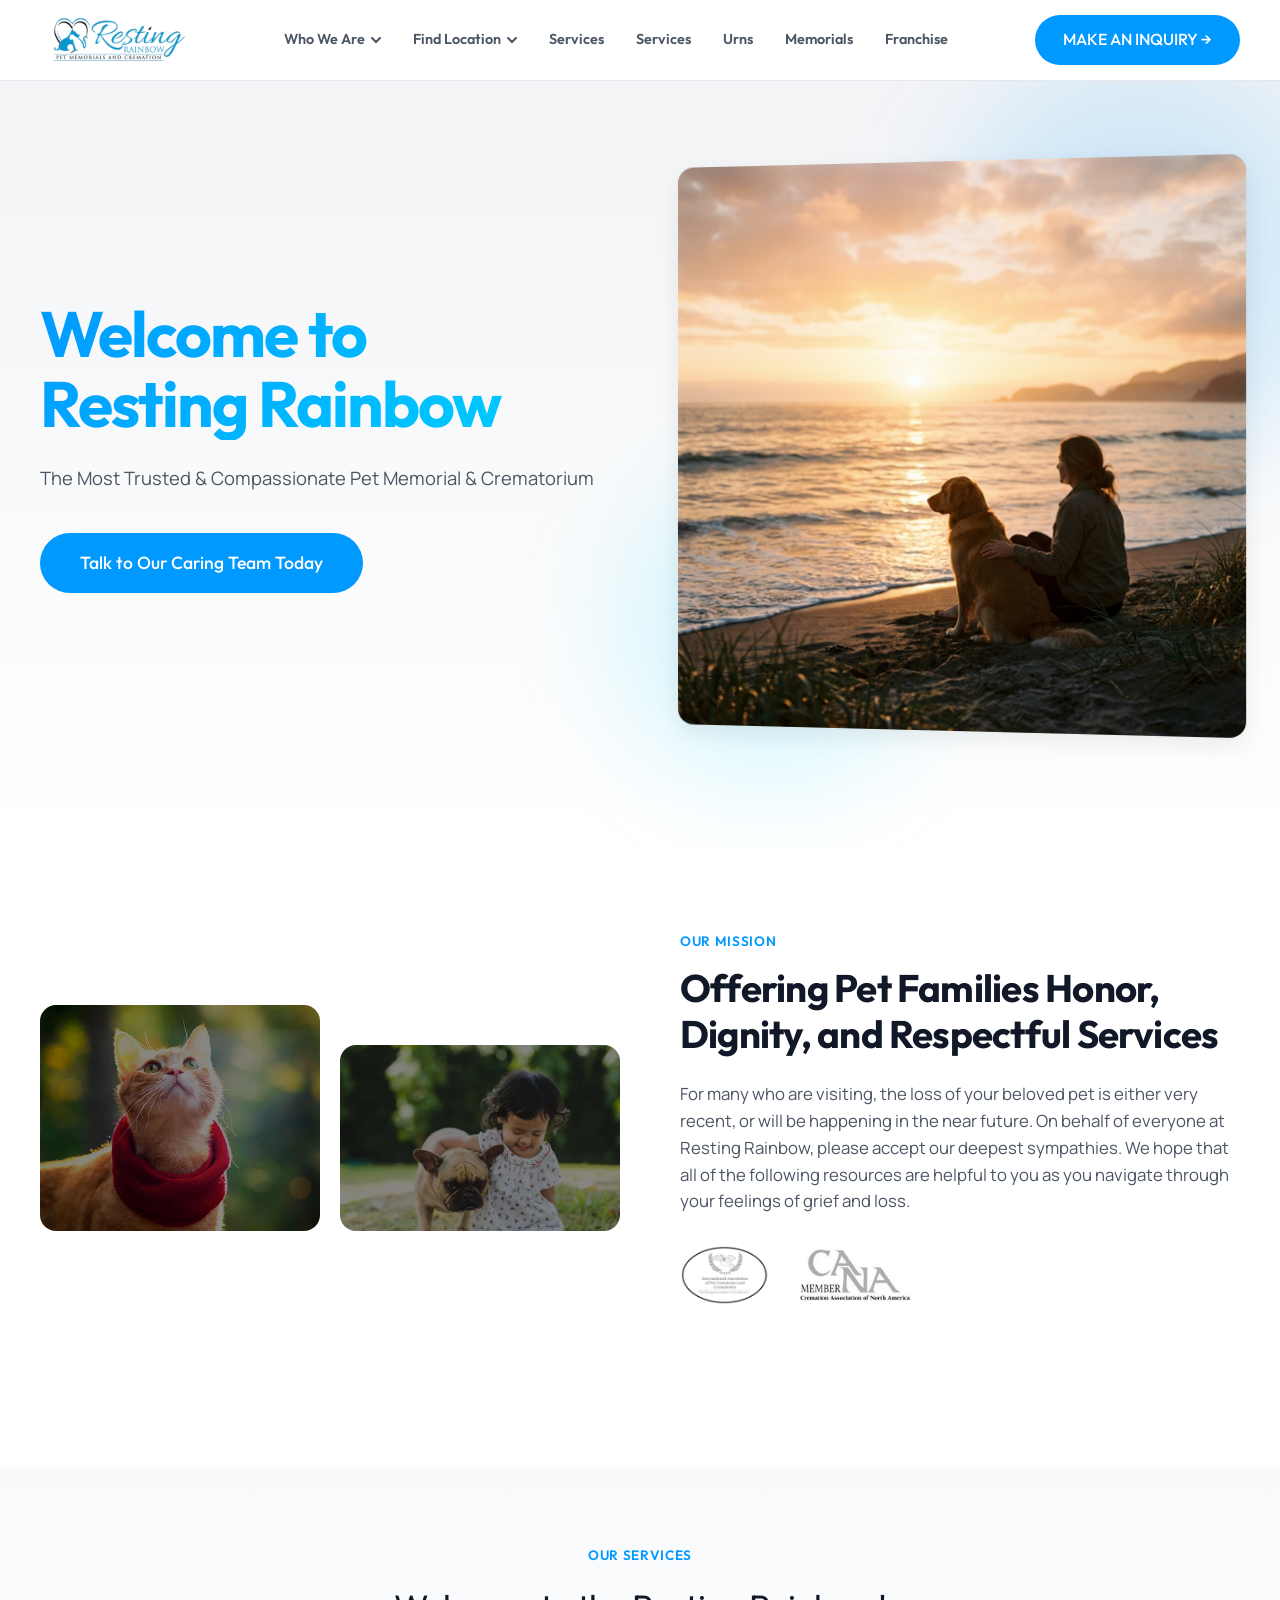
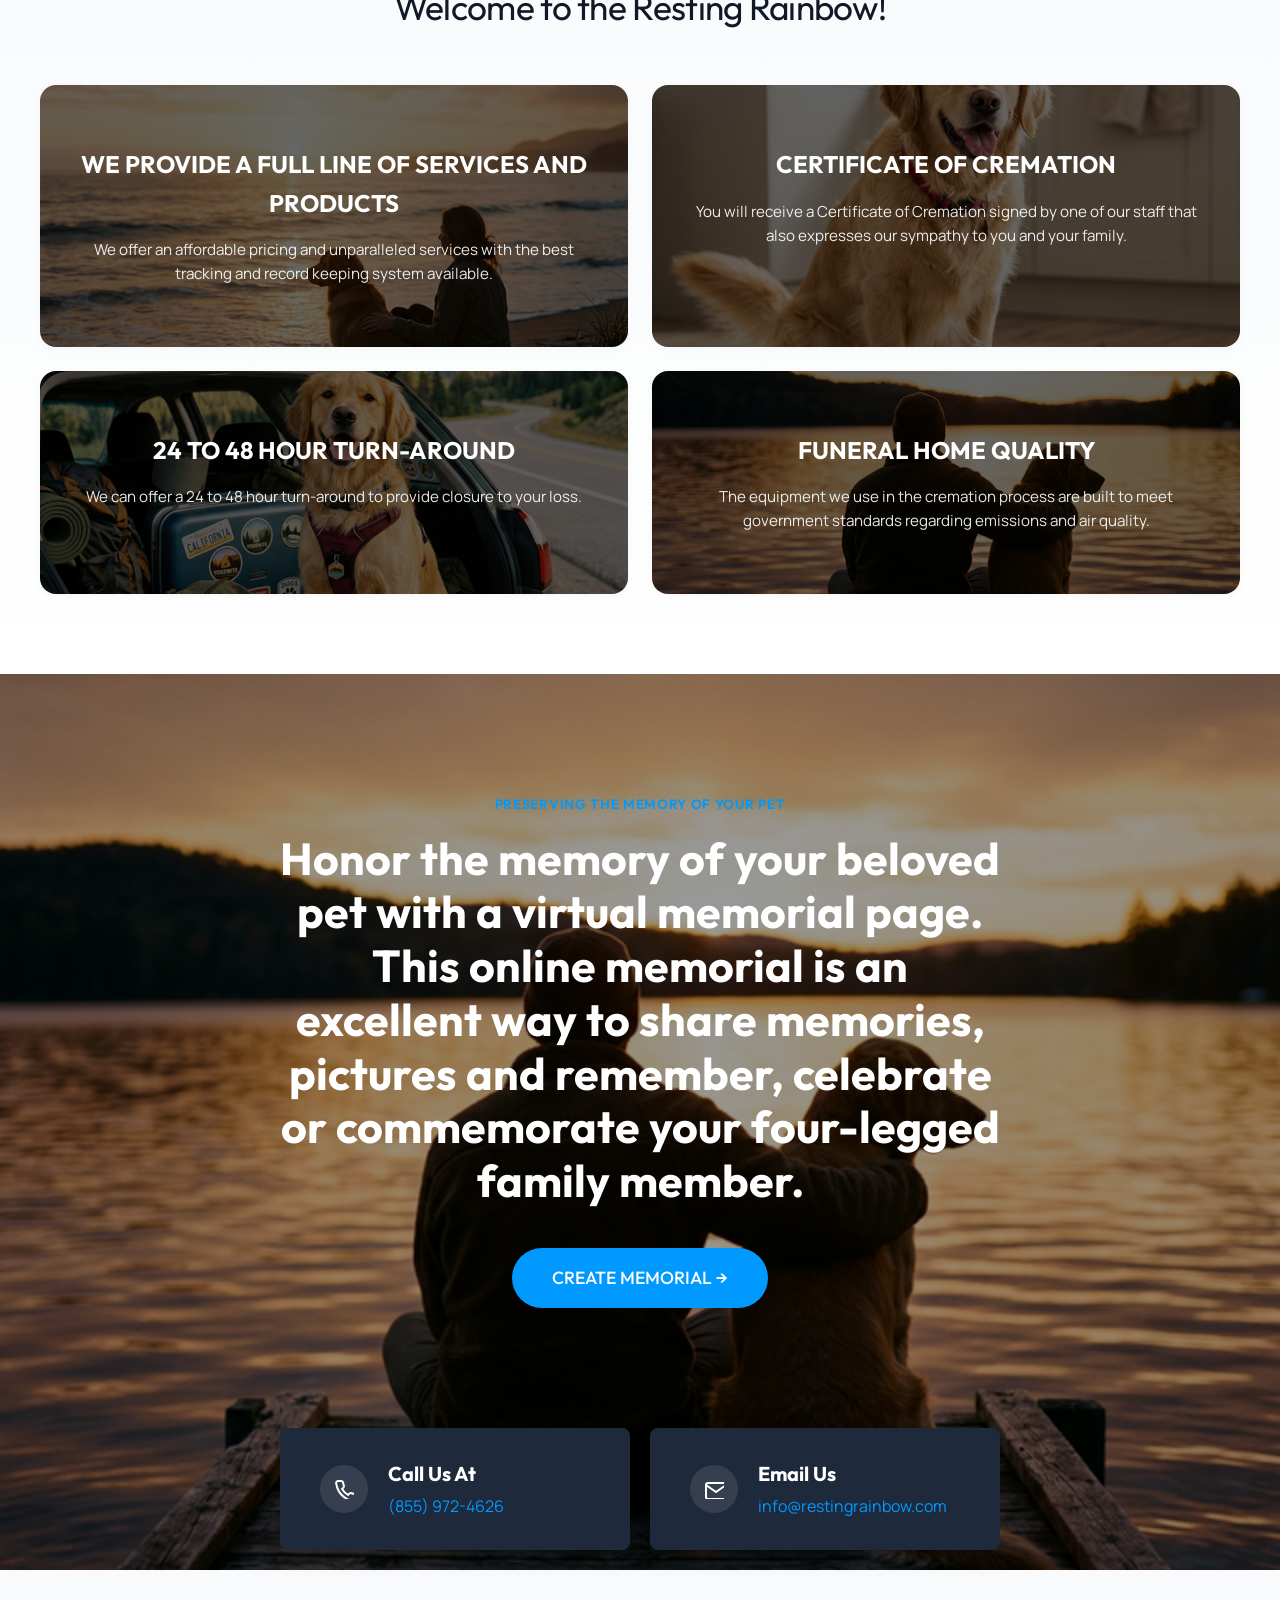
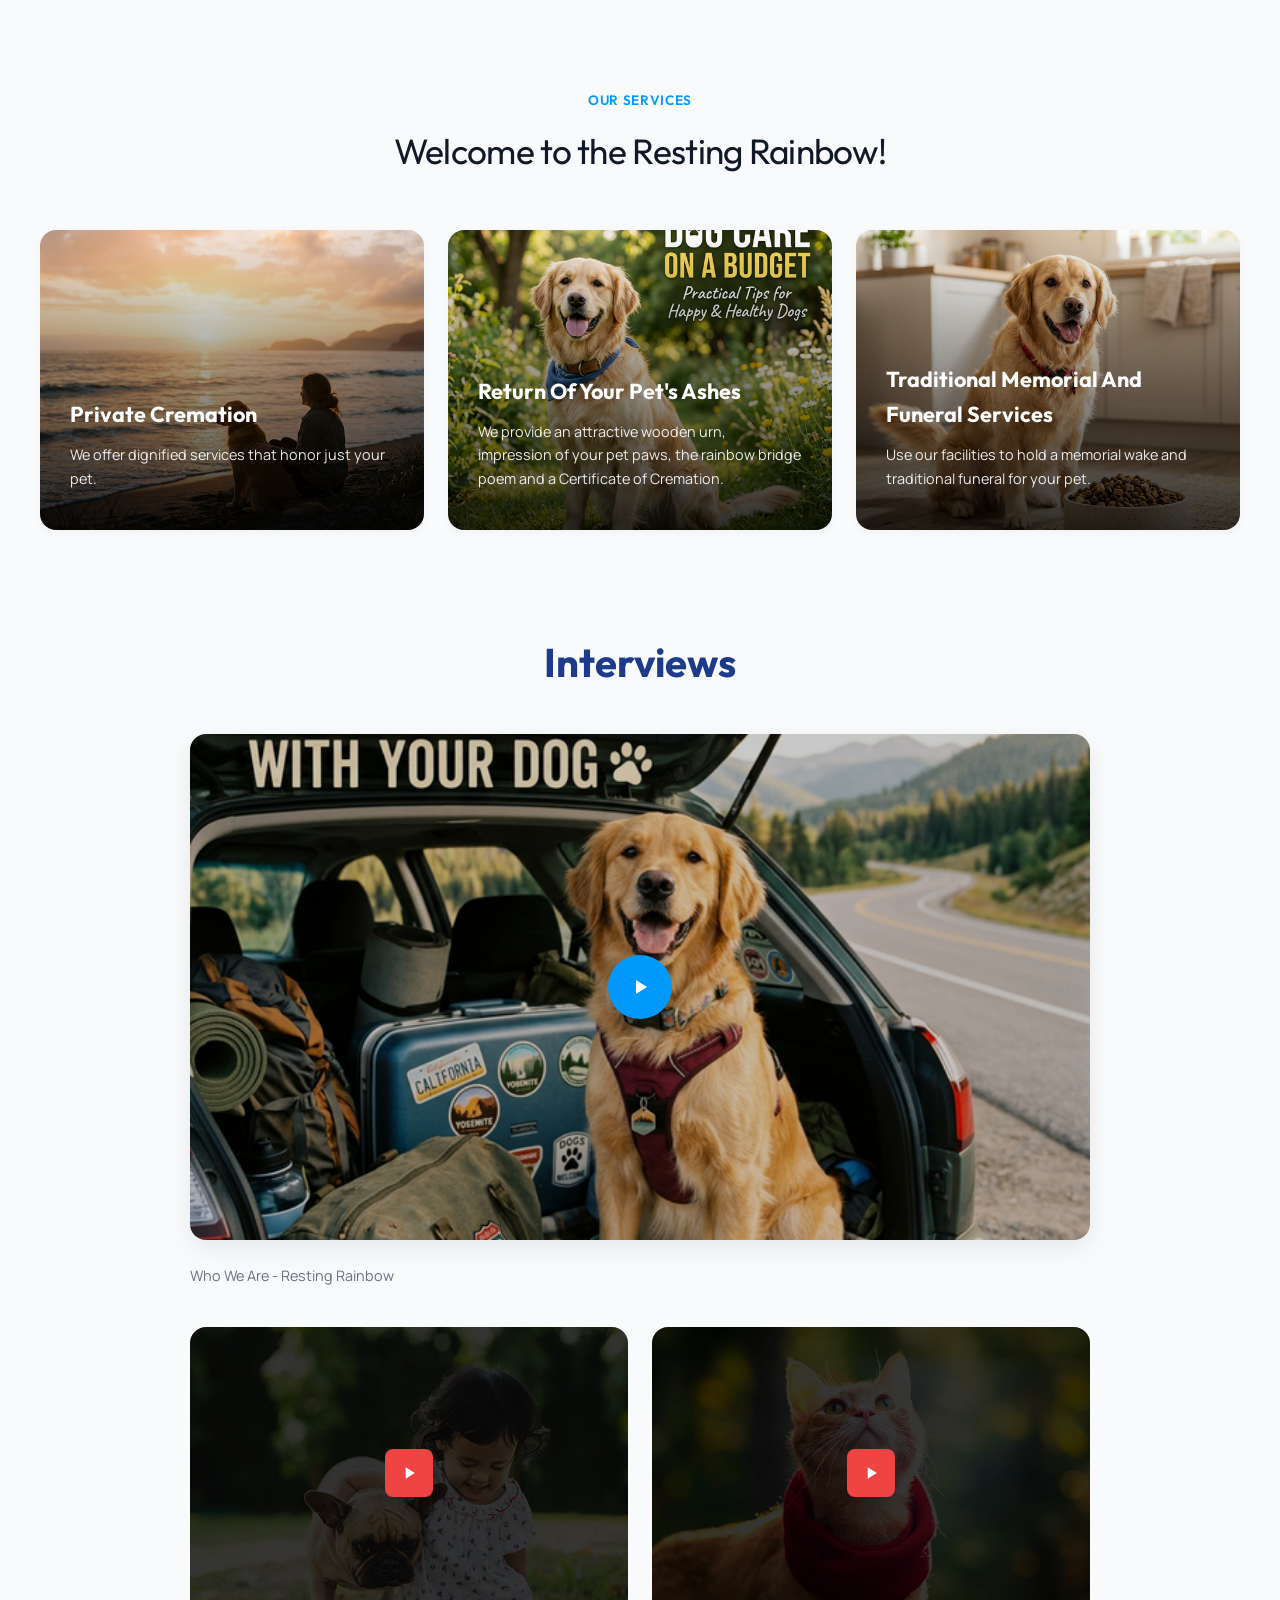
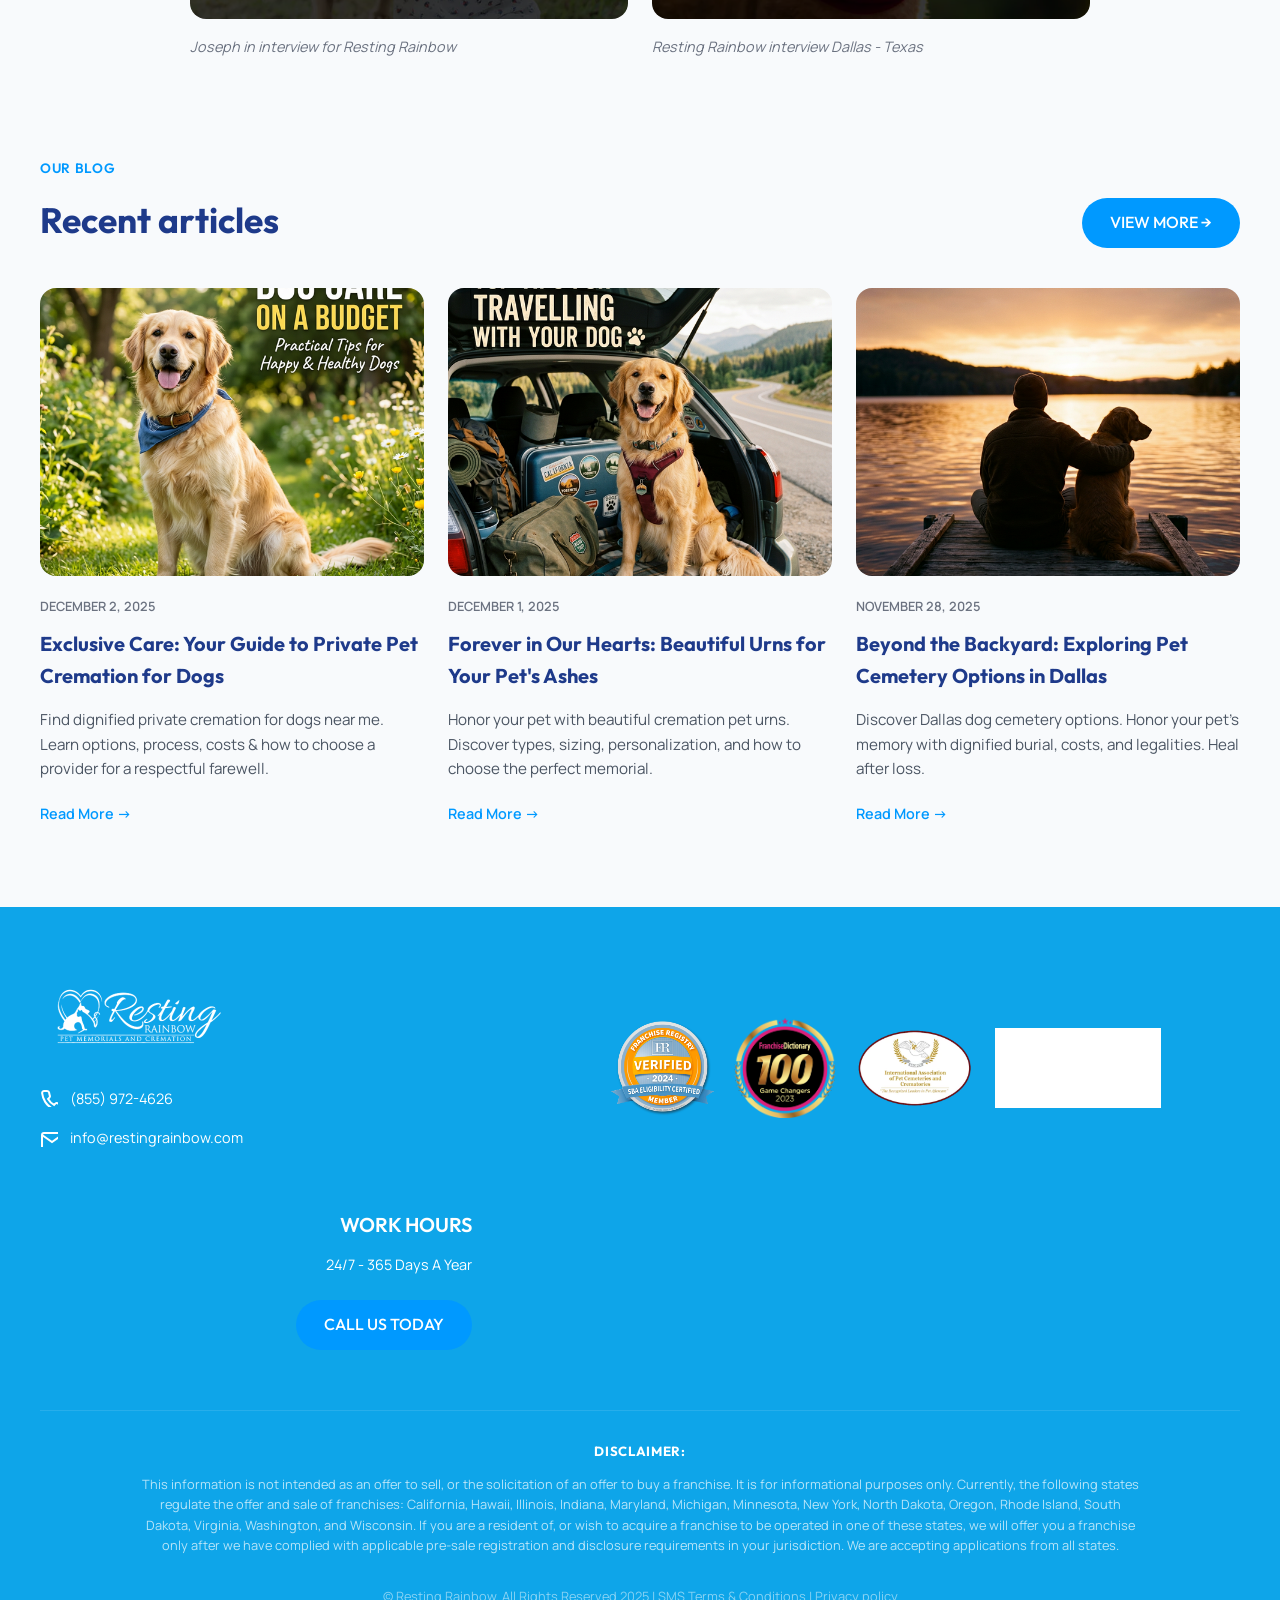
==== index.html @ 8ce01e64 "Initial commit" ====
<!DOCTYPE html>
<html lang="en">

<head>
    <meta charset="UTF-8">
    <meta name="viewport" content="width=device-width, initial-scale=1.0">
    <meta name="description"
        content="Resting Rainbow - State-of-the-art Pet Cremation Tracking Software empowering Pet Crematoriums, Veterinarians, and Pet Parents.">
    <title>Resting Rainbow V2 | Pet Aftercare Network</title>

    <!-- Modern Tech Typography -->
    <link rel="preconnect" href="https://fonts.googleapis.com">
    <link rel="preconnect" href="https://fonts.gstatic.com" crossorigin>
    <link
        href="https://fonts.googleapis.com/css2?family=Manrope:wght@400;500;600;700;800&family=Outfit:wght@300;400;600;700;900&display=swap"
        rel="stylesheet">

    <link rel="stylesheet" href="styles.css">
</head>

<body>

    <!-- Modern Wide-Stance Navigation -->
    <header class="main-header" id="mainHeader">
        <nav class="nav-container">
            <a href="#" class="logo" aria-label="Resting Rainbow Home">
                <img src="images/RR_LOGO-removebg-preview.png" alt="Resting Rainbow Logo" class="logo-img">
            </a>

            <ul class="nav-links" id="navLinks">
                <li class="has-dropdown">
                    <a href="#">Who We Are <svg width="10" height="6" viewBox="0 0 10 6">
                            <path d="M1 1l4 4 4-4" stroke="currentColor" stroke-width="2" fill="none"
                                stroke-linecap="round" stroke-linejoin="round" />
                        </svg></a>
                </li>
                <li class="has-dropdown">
                    <a href="#">Find Location <svg width="10" height="6" viewBox="0 0 10 6">
                            <path d="M1 1l4 4 4-4" stroke="currentColor" stroke-width="2" fill="none"
                                stroke-linecap="round" stroke-linejoin="round" />
                        </svg></a>
                </li>
                <li><a href="#">Services</a></li>
                <li><a href="#">Services</a></li>
                <li><a href="#">Urns</a></li>
                <li><a href="#">Memorials</a></li>
                <li><a href="#">Franchise</a></li>
            </ul>

            <div class="nav-actions">
                <a href="#" class="btn-primary btn-pill">MAKE AN INQUIRY →</a>
                <button class="mobile-toggle" id="mobileToggle" aria-label="Toggle navigation">
                    <span></span><span></span><span></span>
                </button>
            </div>
        </nav>
    </header>

    <!-- Tech Hero Section -->
    <section class="hero-tech" id="hero">
        <div class="container hero-grid">
            <div class="hero-content">
                <h1 class="gradient-text">Welcome to<br>Resting Rainbow</h1>
                <p class="hero-tagline">The Most Trusted & Compassionate Pet Memorial & Crematorium</p>
                <div class="hero-cta">
                    <a href="#" class="btn-primary btn-pill btn-lg">Talk to Our Caring Team Today</a>
                </div>
            </div>
            <div class="hero-image-wrap">
                <img src="images/hero-bg.png" alt="Veterinarian with pet" class="hero-img-floating">
                <!-- Abstract tech decorative elements -->
                <div class="tech-blob tech-blob-1"></div>
                <div class="tech-blob tech-blob-2"></div>
            </div>
        </div>
    </section>

    <!-- Our Mission Section -->
    <section class="features-section" style="padding-top: 80px;">
        <div class="container">
            <div class="feature-row reverse" style="margin-bottom: 60px;">
                <div class="feature-image" style="display: flex; gap: 20px;">
                    <img src="images/64c517569af9cc98c132ae47_feature2a.webp" alt="Cat with collar"
                        style="width: 50%; border-radius: var(--radius-lg); object-fit: cover;">
                    <img src="images/64c51742c6aaf37110872089_feature3a.webp" alt="Kid with bulldog"
                        style="width: 50%; border-radius: var(--radius-lg); object-fit: cover; margin-top: 40px;">
                </div>
                <div class="feature-text">
                    <div
                        style="color: var(--primary); font-family: var(--font-head); font-weight: 600; letter-spacing: 0.05em; margin-bottom: 12px; font-size: 0.85rem; text-transform: uppercase;">
                        Our Mission</div>
                    <h3 class="feature-title" style="font-size: 2.4rem; color: var(--dark);">Offering Pet Families
                        Honor, Dignity, and Respectful Services</h3>
                    <p style="margin-bottom: 30px;">For many who are visiting, the loss of your beloved pet is either
                        very recent, or will be happening in the near future. On behalf of everyone at Resting Rainbow,
                        please accept our deepest sympathies. We hope that all of the following resources are helpful to
                        you as you navigate through your feelings of grief and loss.</p>
                    <div style="display: flex; gap: 24px;">
                        <img src="images/64c5178e6f70b6de2bdd769b_international-association-of-pet-cemeteries-and-crematories-400x268.webp"
                            style="height: 60px; filter: grayscale(1);" alt="IAOPCC">
                        <img src="images/64c51799e3ffa0d0678b8820_cremation-association-of-noth-america (1).webp"
                            style="height: 60px; filter: grayscale(1);" alt="CANA">
                    </div>
                </div>
            </div>
        </div>
    </section>

    <!-- Services Grid 1 -->
    <section class="bg-gradient-light" style="padding: 80px 0;">
        <div class="container">
            <div class="text-center" style="margin-bottom: 50px;">
                <div
                    style="color: var(--primary); font-family: var(--font-head); font-weight: 600; letter-spacing: 0.05em; margin-bottom: 12px; font-size: 0.85rem; text-transform: uppercase;">
                    Our Services</div>
                <h2 class="section-heading tech-heading"
                    style="margin-bottom: 0; color: var(--dark); text-transform: none;">Welcome to the Resting Rainbow!
                </h2>
            </div>
            <div style="display: grid; grid-template-columns: 1fr 1fr; gap: 24px;">
                <!-- Box 1 -->
                <div
                    style="background: linear-gradient(rgba(0,0,0,0.6), rgba(0,0,0,0.6)), url('images/hero-bg.png') center/cover; padding: 60px 40px; border-radius: var(--radius-lg); color: white; text-align: center; box-shadow: var(--shadow-sm);">
                    <h3 style="font-family: var(--font-head); font-size: 1.5rem; margin-bottom: 16px;">WE PROVIDE A FULL
                        LINE OF SERVICES AND PRODUCTS</h3>
                    <p style="font-size: 0.95rem; opacity: 0.9;">We offer an affordable pricing and unparalleled
                        services with the best tracking and record keeping system available.</p>
                </div>
                <!-- Box 2 -->
                <div
                    style="background: linear-gradient(rgba(0,0,0,0.6), rgba(0,0,0,0.6)), url('images/blog-dog-food.png') center/cover; padding: 60px 40px; border-radius: var(--radius-lg); color: white; text-align: center; box-shadow: var(--shadow-sm);">
                    <h3 style="font-family: var(--font-head); font-size: 1.5rem; margin-bottom: 16px;">CERTIFICATE OF
                        CREMATION</h3>
                    <p style="font-size: 0.95rem; opacity: 0.9;">You will receive a Certificate of Cremation signed by
                        one of our staff that also expresses our sympathy to you and your family.</p>
                </div>
                <!-- Box 3 -->
                <div
                    style="background: linear-gradient(rgba(0,0,0,0.6), rgba(0,0,0,0.6)), url('images/blog-dog-travel.png') center/cover; padding: 60px 40px; border-radius: var(--radius-lg); color: white; text-align: center; box-shadow: var(--shadow-sm);">
                    <h3 style="font-family: var(--font-head); font-size: 1.5rem; margin-bottom: 16px;">24 TO 48 HOUR
                        TURN-AROUND</h3>
                    <p style="font-size: 0.95rem; opacity: 0.9;">We can offer a 24 to 48 hour turn-around to provide
                        closure to your loss.</p>
                </div>
                <!-- Box 4 -->
                <div
                    style="background: linear-gradient(rgba(0,0,0,0.6), rgba(0,0,0,0.6)), url('images/memorial-photo.png') center/cover; padding: 60px 40px; border-radius: var(--radius-lg); color: white; text-align: center; box-shadow: var(--shadow-sm);">
                    <h3 style="font-family: var(--font-head); font-size: 1.5rem; margin-bottom: 16px;">FUNERAL HOME
                        QUALITY</h3>
                    <p style="font-size: 0.95rem; opacity: 0.9;">The equipment we use in the cremation process are built
                        to meet government standards regarding emissions and air quality.</p>
                </div>
            </div>
        </div>
    </section>

    <!-- Virtual Memorial & Contact -->
    <section
        style="background: linear-gradient(rgba(0,0,0,0.4), rgba(0,0,0,0.4)), url('images/memorial-photo.png') center/cover; padding: 120px 0 60px; text-align: center; color: white;">
        <div class="container" style="max-width: 800px;">
            <div
                style="color: var(--primary); font-family: var(--font-head); font-weight: 600; letter-spacing: 0.05em; margin-bottom: 16px; font-size: 0.85rem; text-transform: uppercase;">
                PRESERVING THE MEMORY OF YOUR PET</div>
            <h2
                style="font-family: var(--font-head); font-size: 2.8rem; line-height: 1.2; margin-bottom: 40px; font-weight: 700;">
                Honor the memory of your beloved pet with a virtual memorial page. This online memorial is an excellent
                way to share memories, pictures and remember, celebrate or commemorate your four-legged family member.
            </h2>
            <a href="#" class="btn-primary btn-pill btn-lg">CREATE MEMORIAL →</a>

            <!-- Contact Strip -->
            <div
                style="display: flex; gap: 20px; justify-content: center; margin-top: 80px; transform: translateY(40px);">
                <div
                    style="background: #1e293b; display: flex; align-items: center; gap: 20px; padding: 30px 40px; border-radius: 8px; flex: 1; text-align: left; box-shadow: var(--shadow-md);">
                    <div
                        style="background: rgba(255,255,255,0.1); width: 48px; height: 48px; border-radius: 50%; display: flex; align-items: center; justify-content: center;">
                        <svg width="20" height="20" fill="none" stroke="currentColor" stroke-width="2">
                            <path
                                d="M22 16.92v3a2 2 0 0 1-2.18 2 19.79 19.79 0 0 1-8.63-3.07 19.5 19.5 0 0 1-6-6 19.79 19.79 0 0 1-3.07-8.67A2 2 0 0 1 4.11 2h3a2 2 0 0 1 2 1.72 12.84 12.84 0 0 0 .7 2.81 2 2 0 0 1-.45 2.11L8.09 9.91a16 16 0 0 0 6 6l1.27-1.27a2 2 0 0 1 2.11-.45 12.84 12.84 0 0 0 2.81.7A2 2 0 0 1 22 16.92z">
                            </path>
                        </svg>
                    </div>
                    <div>
                        <div
                            style="font-family: var(--font-head); font-weight: 700; font-size: 1.25rem; margin-bottom: 4px;">
                            Call Us At</div>
                        <div style="color: var(--primary);">(855) 972-4626</div>
                    </div>
                </div>
                <div
                    style="background: #1e293b; display: flex; align-items: center; gap: 20px; padding: 30px 40px; border-radius: 8px; flex: 1; text-align: left; box-shadow: var(--shadow-md);">
                    <div
                        style="background: rgba(255,255,255,0.1); width: 48px; height: 48px; border-radius: 50%; display: flex; align-items: center; justify-content: center;">
                        <svg width="20" height="20" fill="none" stroke="currentColor" stroke-width="2">
                            <path d="M4 4h16c1.1 0 2 .9 2 2v12c0 1.1-.9 2-2 2H4c-1.1 0-2-.9-2-2V6c0-1.1.9-2 2-2z">
                            </path>
                            <polyline points="22,6 12,13 2,6"></polyline>
                        </svg>
                    </div>
                    <div>
                        <div
                            style="font-family: var(--font-head); font-weight: 700; font-size: 1.25rem; margin-bottom: 4px;">
                            Email Us</div>
                        <div style="color: var(--primary);">info@restingrainbow.com</div>
                    </div>
                </div>
            </div>
        </div>
    </section>

    <!-- Services Grid 2 & Interviews & Blog -->
    <section style="padding: 120px 0 80px; background: #f8fafc;">
        <div class="container">
            <div class="text-center" style="margin-bottom: 50px;">
                <div
                    style="color: var(--primary); font-family: var(--font-head); font-weight: 600; letter-spacing: 0.05em; margin-bottom: 12px; font-size: 0.85rem; text-transform: uppercase;">
                    Our Services</div>
                <h2 class="section-heading tech-heading"
                    style="margin-bottom: 0; color: var(--dark); text-transform: none;">Welcome to the Resting Rainbow!
                </h2>
            </div>
            <div style="display: grid; grid-template-columns: repeat(3, 1fr); gap: 24px;">
                <!-- Box 1 -->
                <div
                    style="background: linear-gradient(to top, rgba(0,0,0,0.8), rgba(0,0,0,0)), url('images/hero-bg.png') center/cover; padding: 40px 30px; border-radius: var(--radius-lg); color: white; display: flex; flex-direction: column; justify-content: flex-end; min-height: 300px; box-shadow: var(--shadow-sm);">
                    <h3 style="font-family: var(--font-head); font-size: 1.35rem; margin-bottom: 12px;">Private
                        Cremation</h3>
                    <p style="font-size: 0.9rem; opacity: 0.9;">We offer dignified services that honor just your pet.
                    </p>
                </div>
                <!-- Box 2 -->
                <div
                    style="background: linear-gradient(to top, rgba(0,0,0,0.8), rgba(0,0,0,0)), url('images/blog-dog-care.png') center/cover; padding: 40px 30px; border-radius: var(--radius-lg); color: white; display: flex; flex-direction: column; justify-content: flex-end; min-height: 300px; box-shadow: var(--shadow-sm);">
                    <h3 style="font-family: var(--font-head); font-size: 1.35rem; margin-bottom: 12px;">Return Of Your
                        Pet's Ashes</h3>
                    <p style="font-size: 0.9rem; opacity: 0.9;">We provide an attractive wooden urn, impression of your
                        pet paws, the rainbow bridge poem and a Certificate of Cremation.</p>
                </div>
                <!-- Box 3 -->
                <div
                    style="background: linear-gradient(to top, rgba(0,0,0,0.8), rgba(0,0,0,0)), url('images/blog-dog-food.png') center/cover; padding: 40px 30px; border-radius: var(--radius-lg); color: white; display: flex; flex-direction: column; justify-content: flex-end; min-height: 300px; box-shadow: var(--shadow-sm);">
                    <h3 style="font-family: var(--font-head); font-size: 1.35rem; margin-bottom: 12px;">Traditional
                        Memorial And Funeral Services</h3>
                    <p style="font-size: 0.9rem; opacity: 0.9;">Use our facilities to hold a memorial wake and
                        traditional funeral for your pet.</p>
                </div>
            </div>

            <!-- Interviews -->
            <div class="text-center" style="margin-top: 100px; margin-bottom: 40px;">
                <h2 style="font-family: var(--font-head); font-size: 2.5rem; color: #1e3a8a; font-weight: 700;">
                    Interviews</h2>
            </div>
            <div style="max-width: 900px; margin: 0 auto;">
                <div
                    style="position: relative; border-radius: var(--radius-lg); overflow: hidden; margin-bottom: 24px; box-shadow: var(--shadow-md);">
                    <img src="images/blog-dog-travel.png"
                        style="width: 100%; aspect-ratio: 16/9; object-fit: cover; filter: brightness(0.8);">
                    <div
                        style="position: absolute; inset: 0; display: flex; align-items: center; justify-content: center;">
                        <div
                            style="width: 64px; height: 64px; background: var(--primary); border-radius: 50%; display: flex; align-items: center; justify-content: center; color: white;">
                            <svg width="24" height="24" viewBox="0 0 24 24" fill="currentColor">
                                <path d="M8 5v14l11-7z" />
                            </svg>
                        </div>
                    </div>
                </div>
                <p style="color: var(--gray-500); font-size: 0.9rem; margin-bottom: 40px;">Who We Are - Resting Rainbow
                </p>

                <div style="display: grid; grid-template-columns: 1fr 1fr; gap: 24px;">
                    <div>
                        <div
                            style="position: relative; border-radius: var(--radius-lg); overflow: hidden; margin-bottom: 16px;">
                            <div class="service-bg-img">
                                <img src="images/64c51742c6aaf37110872089_feature3a.webp"
                                    style="width: 100%; height: 100%; object-fit: cover; filter: brightness(0.4);">
                            </div>
                            <div
                                style="position: absolute; inset: 0; display: flex; align-items: center; justify-content: center;">
                                <div
                                    style="width: 48px; height: 48px; background: #ef4444; border-radius: 8px; display: flex; align-items: center; justify-content: center; color: white;">
                                    <svg width="20" height="20" viewBox="0 0 24 24" fill="currentColor">
                                        <path d="M8 5v14l11-7z" />
                                    </svg>
                                </div>
                            </div>
                        </div>
                        <p style="color: var(--gray-500); font-size: 0.9rem; font-style: italic;">Joseph in interview
                            for Resting Rainbow</p>
                    </div>
                    <div>
                        <div
                            style="position: relative; border-radius: var(--radius-lg); overflow: hidden; margin-bottom: 16px;">
                            <div class="service-bg-img">
                                <img src="images/64c517569af9cc98c132ae47_feature2a.webp"
                                    style="width: 100%; height: 100%; object-fit: cover; filter: brightness(0.4);">
                            </div>
                            <div
                                style="position: absolute; inset: 0; display: flex; align-items: center; justify-content: center;">
                                <div
                                    style="width: 48px; height: 48px; background: #ef4444; border-radius: 8px; display: flex; align-items: center; justify-content: center; color: white;">
                                    <svg width="20" height="20" viewBox="0 0 24 24" fill="currentColor">
                                        <path d="M8 5v14l11-7z" />
                                    </svg>
                                </div>
                            </div>
                        </div>
                        <p style="color: var(--gray-500); font-size: 0.9rem; font-style: italic;">Resting Rainbow
                            interview Dallas - Texas</p>
                    </div>
                </div>
            </div>

            <!-- Blog -->
            <div style="margin-top: 100px;">
                <div style="display: flex; justify-content: space-between; align-items: flex-end; margin-bottom: 40px;">
                    <div>
                        <div
                            style="color: var(--primary); font-family: var(--font-head); font-weight: 600; letter-spacing: 0.05em; margin-bottom: 12px; font-size: 0.85rem; text-transform: uppercase;">
                            Our Blog</div>
                        <h2
                            style="font-family: var(--font-head); font-size: 2.2rem; color: #1e3a8a; font-weight: 700; margin: 0;">
                            Recent articles</h2>
                    </div>
                    <a href="#" class="btn-primary btn-pill">VIEW MORE →</a>
                </div>

                <div style="display: grid; grid-template-columns: repeat(3, 1fr); gap: 24px;">
                    <!-- Post 1 -->
                    <div>
                        <img src="images/blog-dog-care.png"
                            style="width: 100%; aspect-ratio: 4/3; object-fit: cover; border-radius: var(--radius-lg); margin-bottom: 20px;">
                        <div style="font-size: 0.8rem; color: var(--gray-500); margin-bottom: 12px; font-weight: 600;">
                            DECEMBER 2, 2025</div>
                        <h3
                            style="font-family: var(--font-head); font-size: 1.25rem; color: #1e3a8a; margin-bottom: 16px;">
                            Exclusive Care: Your Guide to Private Pet Cremation for Dogs</h3>
                        <p style="color: var(--gray-600); font-size: 0.95rem; margin-bottom: 20px;">Find dignified
                            private cremation for dogs near me. Learn options, process, costs & how to choose a provider
                            for a respectful farewell.</p>
                        <a href="#" style="color: var(--primary); font-weight: 600; font-size: 0.9rem;">Read More →</a>
                    </div>
                    <!-- Post 2 -->
                    <div>
                        <img src="images/blog-dog-travel.png"
                            style="width: 100%; aspect-ratio: 4/3; object-fit: cover; border-radius: var(--radius-lg); margin-bottom: 20px;">
                        <div style="font-size: 0.8rem; color: var(--gray-500); margin-bottom: 12px; font-weight: 600;">
                            DECEMBER 1, 2025</div>
                        <h3
                            style="font-family: var(--font-head); font-size: 1.25rem; color: #1e3a8a; margin-bottom: 16px;">
                            Forever in Our Hearts: Beautiful Urns for Your Pet's Ashes</h3>
                        <p style="color: var(--gray-600); font-size: 0.95rem; margin-bottom: 20px;">Honor your pet with
                            beautiful cremation pet urns. Discover types, sizing, personalization, and how to choose the
                            perfect memorial.</p>
                        <a href="#" style="color: var(--primary); font-weight: 600; font-size: 0.9rem;">Read More →</a>
                    </div>
                    <!-- Post 3 -->
                    <div>
                        <img src="images/memorial-photo.png"
                            style="width: 100%; aspect-ratio: 4/3; object-fit: cover; border-radius: var(--radius-lg); margin-bottom: 20px;">
                        <div style="font-size: 0.8rem; color: var(--gray-500); margin-bottom: 12px; font-weight: 600;">
                            NOVEMBER 28, 2025</div>
                        <h3
                            style="font-family: var(--font-head); font-size: 1.25rem; color: #1e3a8a; margin-bottom: 16px;">
                            Beyond the Backyard: Exploring Pet Cemetery Options in Dallas</h3>
                        <p style="color: var(--gray-600); font-size: 0.95rem; margin-bottom: 20px;">Discover Dallas dog
                            cemetery options. Honor your pet's memory with dignified burial, costs, and legalities. Heal
                            after loss.</p>
                        <a href="#" style="color: var(--primary); font-weight: 600; font-size: 0.9rem;">Read More →</a>
                    </div>
                </div>
            </div>
        </div>
    </section>

    <!-- Tech Footer -->
    <footer class="tech-footer" id="footer">
        <div class="container">
            <div class="footer-grid">

                <!-- Footer Brand & Contact Left -->
                <div class="footer-col brand-col" style="grid-column: span 1;">
                    <img src="images/RR_LOGO-removebg-preview.png" alt="Resting Rainbow Logo" class="footer-logo"
                        style="height: 60px; filter: brightness(0) invert(1);">
                    <div style="margin-top: 40px;">
                        <div
                            style="display: flex; align-items: center; gap: 12px; margin-bottom: 16px; font-size: 0.9rem;">
                            <svg width="18" height="18" fill="none" stroke="currentColor" stroke-width="2">
                                <path
                                    d="M22 16.92v3a2 2 0 0 1-2.18 2 19.79 19.79 0 0 1-8.63-3.07 19.5 19.5 0 0 1-6-6 19.79 19.79 0 0 1-3.07-8.67A2 2 0 0 1 4.11 2h3a2 2 0 0 1 2 1.72 12.84 12.84 0 0 0 .7 2.81 2 2 0 0 1-.45 2.11L8.09 9.91a16 16 0 0 0 6 6l1.27-1.27a2 2 0 0 1 2.11-.45 12.84 12.84 0 0 0 2.81.7A2 2 0 0 1 22 16.92z">
                                </path>
                            </svg>
                            (855) 972-4626
                        </div>
                        <div style="display: flex; align-items: center; gap: 12px; font-size: 0.9rem;">
                            <svg width="18" height="18" fill="none" stroke="currentColor" stroke-width="2">
                                <path d="M4 4h16c1.1 0 2 .9 2 2v12c0 1.1-.9 2-2 2H4c-1.1 0-2-.9-2-2V6c0-1.1.9-2 2-2z">
                                </path>
                                <polyline points="22,6 12,13 2,6"></polyline>
                            </svg>
                            info@restingrainbow.com
                        </div>
                    </div>
                </div>

                <!-- Footer Awards Center -->
                <div class="footer-col"
                    style="grid-column: span 2; display: flex; align-items: center; gap: 20px; justify-content: center;">
                    <!-- Placeholders for SBA ERTC, Franchise Registry, IAOPCC, CANA -->
                    <img src="images/66b17350dc70d097176d1481_FR_Verified_24 logo-p-1600.webp" alt="Franchise Registry"
                        style="height: 100px;">
                    <img src="images/657b41ad373497504c31bed2_Game Changers Logo - 2023 (1).webp" alt="SBA ERTC"
                        style="height: 100px;">
                    <img src="images/64c5178e6f70b6de2bdd769b_international-association-of-pet-cemeteries-and-crematories-400x268.webp"
                        alt="IAOPCC" style="height: 80px;">
                    <img src="images/64c51799e3ffa0d0678b8820_cremation-association-of-noth-america (1).webp" alt="CANA"
                        style="height: 80px; filter: brightness(0) invert(1);">
                </div>

                <!-- Footer Hours Right -->
                <div class="footer-col" style="text-align: right;">
                    <h4 class="footer-heading" style="margin-bottom: 12px;">WORK HOURS</h4>
                    <p style="font-size: 0.9rem; margin-bottom: 24px;">24/7 - 365 Days A Year</p>
                    <a href="#" class="btn-primary btn-pill">CALL US TODAY</a>
                </div>
            </div>

            <!-- Footer Bottom -->
            <div style="border-top: 1px solid rgba(255,255,255,0.1); padding-top: 30px; text-align: center;">
                <h5 style="font-family: var(--font-head); margin-bottom: 12px; letter-spacing: 0.05em;">DISCLAIMER:</h5>
                <p
                    style="font-size: 0.8rem; color: rgba(255,255,255,0.7); max-width: 1000px; margin: 0 auto; line-height: 1.6;">
                    This information is not intended as an offer to sell, or the solicitation of an offer to buy a
                    franchise. It is for informational purposes only. Currently, the following states regulate the offer
                    and sale of franchises: California, Hawaii, Illinois, Indiana, Maryland, Michigan, Minnesota, New
                    York, North Dakota, Oregon, Rhode Island, South Dakota, Virginia, Washington, and Wisconsin. If you
                    are a resident of, or wish to acquire a franchise to be operated in one of these states, we will
                    offer you a franchise only after we have complied with applicable pre-sale registration and
                    disclosure requirements in your jurisdiction. We are accepting applications from all states.
                </p>
                <div style="margin-top: 30px; font-size: 0.8rem; color: rgba(255,255,255,0.5);">
                    © Resting Rainbow. All Rights Reserved 2025 | SMS Terms & Conditions | Privacy policy
                </div>
            </div>
        </div>
    </footer>

    <script src="script.js"></script>
</body>

</html>
---- styles.css ----
/* ==========================================================================
   RESTING RAINBOW V2 — Tech SaaS Design System
   ========================================================================== */

/* ---------- CSS Variables / Design Tokens ---------- */
:root {
    --primary: #0099ff;
    /* Vibrant Tech Blue */
    --primary-hov: #007acc;
    --dark: #111827;
    /* Near Black for headings */
    --gray-100: #f3f4f6;
    /* Off white backgrounds */
    --gray-200: #e5e7eb;
    /* Borders */
    --gray-500: #6b7280;
    /* Secondary text */
    --gray-600: #4b5563;
    /* Body text */
    --white: #ffffff;

    /* Effects */
    --shadow-sm: 0 2px 8px rgba(0, 0, 0, 0.04);
    --shadow-md: 0 8px 24px rgba(0, 0, 0, 0.08);
    --shadow-glow: 0 8px 32px rgba(0, 153, 255, 0.25);

    /* Shapes */
    --pill: 9999px;
    --radius-lg: 16px;
    --radius-xl: 24px;

    --transition: all 0.3s cubic-bezier(0.4, 0, 0.2, 1);

    /* Typography */
    --font-head: 'Outfit', sans-serif;
    --font-body: 'Manrope', sans-serif;

    --max-width: 1280px;
    /* Wider stance for SaaS feel */
}

/* ---------- Reset & Base ---------- */
*,
*::before,
*::after {
    box-sizing: border-box;
    margin: 0;
    padding: 0;
}

html {
    scroll-behavior: smooth;
    -webkit-font-smoothing: antialiased;
}

body {
    font-family: var(--font-body);
    font-size: 16px;
    line-height: 1.6;
    color: var(--gray-600);
    background: var(--white);
    overflow-x: hidden;
}

img {
    max-width: 100%;
    height: auto;
    display: block;
}

a {
    text-decoration: none;
    color: inherit;
    transition: var(--transition);
}

ul {
    list-style: none;
}

.container {
    width: 100%;
    max-width: var(--max-width);
    margin: 0 auto;
    padding: 0 40px;
}

/* ---------- Shared Typography ---------- */
.tech-heading {
    font-family: var(--font-head);
    font-size: 2.2rem;
    font-weight: 400;
    color: var(--primary);
    text-align: center;
    letter-spacing: -0.02em;
    margin-bottom: 48px;
    text-transform: uppercase;
}

.gradient-text {
    background: linear-gradient(135deg, var(--primary) 0%, #00d2ff 100%);
    -webkit-background-clip: text;
    -webkit-text-fill-color: transparent;
    background-clip: text;
}

/* ---------- Buttons (Pill Shaped) ---------- */
.btn-primary {
    display: inline-flex;
    align-items: center;
    justify-content: center;
    background: var(--primary);
    color: var(--white);
    font-family: var(--font-head);
    font-weight: 500;
    padding: 12px 28px;
    border: none;
    cursor: pointer;
    transition: var(--transition);
}

.btn-primary:hover {
    background: var(--primary-hov);
    transform: translateY(-2px);
    box-shadow: var(--shadow-glow);
}

.btn-outline {
    display: inline-flex;
    align-items: center;
    justify-content: center;
    border: 1px solid var(--primary);
    color: var(--primary);
    font-family: var(--font-head);
    font-weight: 500;
    padding: 12px 28px;
    background: transparent;
    transition: var(--transition);
}

.btn-outline:hover {
    background: var(--primary);
    color: var(--white);
}

.btn-pill {
    border-radius: var(--pill);
}

.btn-sm {
    padding: 8px 20px;
    font-size: 0.85rem;
}

.btn-lg {
    padding: 16px 40px;
    font-size: 1.1rem;
}

.shadow-glow {
    box-shadow: var(--shadow-glow);
}

/* ==========================================================================
   NAVIGATION (Wide Stance Tech Look)
   ========================================================================== */
.main-header {
    background: rgba(255, 255, 255, 0.95);
    backdrop-filter: blur(12px);
    border-bottom: 1px solid var(--gray-200);
    position: sticky;
    top: 0;
    z-index: 100;
}

.nav-container {
    display: flex;
    align-items: center;
    justify-content: space-between;
    height: 80px;
    max-width: 1440px;
    /* Very wide for SaaS */
    margin: 0 auto;
    padding: 0 40px;
}

.logo-img {
    height: 48px;
    /* Tech logos are usually restrained */
    width: auto;
    object-fit: contain;
}

.nav-links {
    display: flex;
    align-items: center;
    gap: 32px;
}

.nav-links li>a {
    font-family: var(--font-head);
    font-weight: 600;
    font-size: 0.9rem;
    color: var(--gray-600);
    display: flex;
    align-items: center;
    gap: 6px;
    transition: color var(--transition);
}

.nav-links li>a:hover {
    color: var(--primary);
}

.nav-links svg {
    color: var(--gray-400);
    transition: transform var(--transition);
}

.nav-links li:hover>a svg {
    transform: rotate(180deg);
    color: var(--primary);
}

.nav-actions {
    display: flex;
    align-items: center;
    gap: 16px;
}

/* Mobile Toggle */
.mobile-toggle {
    display: none;
    flex-direction: column;
    gap: 4px;
    background: none;
    border: none;
    cursor: pointer;
}

.mobile-toggle span {
    width: 24px;
    height: 2px;
    background: var(--dark);
    transition: var(--transition);
}

/* ==========================================================================
   HERO SECTION (Clean Tech)
   ========================================================================== */
.hero-tech {
    padding: 80px 0 120px;
    background: linear-gradient(180deg, var(--gray-100) 0%, var(--white) 100%);
    overflow: hidden;
    position: relative;
}

.hero-grid {
    display: grid;
    grid-template-columns: 1fr 1fr;
    gap: 60px;
    align-items: center;
}

.hero-content {
    max-width: 600px;
}

.hero-content h1 {
    font-family: var(--font-head);
    font-size: 4rem;
    line-height: 1.1;
    letter-spacing: -0.03em;
    margin-bottom: 24px;
    color: var(--primary);
}

.hero-tagline {
    font-size: 1.15rem;
    color: var(--gray-600);
    margin-bottom: 40px;
    line-height: 1.6;
}

.hero-image-wrap {
    position: relative;
    border-radius: var(--radius-xl);
    z-index: 1;
}

.hero-img-floating {
    border-radius: var(--radius-lg);
    box-shadow: var(--shadow-md);
    position: relative;
    z-index: 2;
    transform: perspective(1000px) rotateY(-5deg);
    transition: transform 0.5s ease;
}

.hero-img-floating:hover {
    transform: perspective(1000px) rotateY(0deg);
}

.tech-blob {
    position: absolute;
    border-radius: 50%;
    filter: blur(60px);
    z-index: 0;
    opacity: 0.15;
}

.tech-blob-1 {
    width: 400px;
    height: 400px;
    background: var(--primary);
    top: -100px;
    right: -100px;
}

.tech-blob-2 {
    width: 300px;
    height: 300px;
    background: #00d2ff;
    bottom: -50px;
    left: -50px;
}

/* ==========================================================================
   AWARDS SECTION
   ========================================================================== */
.awards-section {
    padding: 60px 0;
    background: var(--white);
}

.awards-grid {
    display: flex;
    justify-content: center;
    gap: 60px;
}

.award-card {
    display: flex;
    flex-direction: column;
    align-items: center;
    text-align: center;
    gap: 16px;
}

.award-logo-placeholder {
    width: 200px;
    height: 100px;
    border: 1px solid var(--gray-200);
    border-radius: var(--radius-lg);
    display: flex;
    align-items: center;
    justify-content: center;
    text-align: center;
    padding: 16px;
    font-family: var(--font-head);
    font-weight: 700;
    line-height: 1.2;
}

.award-logo-placeholder.purina {
    color: #e3000f;
}

.award-logo-placeholder.hb {
    color: #1a4f8b;
    font-size: 0.85rem;
}

.award-card h4 {
    font-size: 0.95rem;
    color: var(--dark);
    font-weight: 600;
}

/* ==========================================================================
   WHAT WE DO (FEATURE ROWS)
   ========================================================================== */
.features-section {
    padding: 100px 0;
}

.section-intro {
    text-align: center;
    max-width: 800px;
    margin: 0 auto 80px;
    font-size: 1.05rem;
}

.feature-row {
    display: grid;
    grid-template-columns: 1fr 1fr;
    gap: 80px;
    align-items: center;
    margin-bottom: 120px;
}

.feature-row.reverse .feature-text {
    order: 2;
}

.feature-row.reverse .feature-image {
    order: 1;
}

.feature-title {
    font-family: var(--font-head);
    font-size: 2rem;
    color: var(--primary);
    margin-bottom: 24px;
    line-height: 1.2;
    letter-spacing: -0.02em;
}

.feature-text p {
    font-size: 1.05rem;
    color: var(--gray-600);
}

.image-wrapper.shadow-lift {
    border-radius: var(--radius-lg);
    overflow: hidden;
    box-shadow: var(--shadow-md);
    transition: transform 0.4s ease, box-shadow 0.4s ease;
}

.image-wrapper.shadow-lift:hover {
    transform: translateY(-8px);
    box-shadow: var(--shadow-glow);
}

.image-wrapper.network-diagram {
    position: relative;
    height: 300px;
    background: var(--gray-100);
    border-radius: var(--radius-lg);
    display: flex;
    align-items: center;
    justify-content: center;
}

.center-node {
    width: 80px;
    height: 80px;
    background: var(--white);
    border: 3px solid var(--primary);
    border-radius: 50%;
    display: flex;
    align-items: center;
    justify-content: center;
    font-family: var(--font-head);
    font-size: 1.5rem;
    font-weight: 700;
    color: var(--primary);
    z-index: 2;
    box-shadow: var(--shadow-glow);
}

.connections {
    position: absolute;
    inset: 0;
    width: 100%;
    height: 100%;
    z-index: 1;
}

/* ==========================================================================
   HOW IT WORKS (AUDIENCE CARDS)
   ========================================================================== */
.bg-gradient-light {
    background: linear-gradient(180deg, #f8fafc 0%, var(--white) 100%);
    padding: 100px 0;
}

.audiences-grid {
    display: grid;
    grid-template-columns: repeat(3, 1fr);
    gap: 40px;
}

.audience-card {
    background: var(--white);
    padding: 40px;
    border-radius: var(--radius-xl);
    box-shadow: var(--shadow-sm);
    text-align: center;
    transition: transform var(--transition), box-shadow var(--transition);
    border: 1px solid var(--gray-200);
}

.audience-card:hover {
    transform: translateY(-8px);
    box-shadow: var(--shadow-glow);
    border-color: var(--primary);
}

.audience-img-circle {
    width: 160px;
    height: 160px;
    border-radius: 50%;
    margin: 0 auto 32px;
    overflow: hidden;
    border: 4px solid var(--white);
    box-shadow: var(--shadow-md);
}

.audience-img-circle img {
    width: 100%;
    height: 100%;
    object-fit: cover;
}

.audience-card h3 {
    font-family: var(--font-head);
    font-size: 1.5rem;
    margin-bottom: 16px;
}

.audience-card p {
    font-size: 0.95rem;
    margin-bottom: 24px;
    line-height: 1.6;
}

/* ==========================================================================
   PROCESS GRID (ICONS)
   ========================================================================== */
.process-section {
    padding: 100px 0;
}

.text-center {
    text-align: center;
}

.process-grid {
    display: grid;
    grid-template-columns: repeat(3, 1fr);
    gap: 40px 60px;
    margin-top: 60px;
}

.process-item {
    text-align: left;
    display: flex;
    flex-direction: column;
    align-items: flex-start;
}

.tech-icon-wrapper {
    width: 64px;
    height: 64px;
    border-radius: 16px;
    background: var(--gray-100);
    display: flex;
    align-items: center;
    justify-content: center;
    margin-bottom: 20px;
    color: var(--primary);
    transition: var(--transition);
}

.process-item:hover .tech-icon-wrapper {
    background: var(--primary);
    color: var(--white);
    transform: scale(1.05);
}

.process-item:hover .tech-icon-wrapper svg {
    stroke: var(--white);
}

.process-item h4 {
    font-family: var(--font-head);
    font-weight: 700;
    font-size: 1.1rem;
    color: var(--dark);
    margin-bottom: 8px;
}

.process-item p {
    font-size: 0.9rem;
    color: var(--gray-600);
}

.mt-40 {
    margin-top: 60px;
}

/* ==========================================================================
   TECH FOOTER
   ========================================================================== */
.tech-footer {
    background: #0ea5e9;
    /* Tech Blue Footer */
    color: var(--white);
    padding: 80px 0 20px;
}

.footer-grid {
    display: grid;
    grid-template-columns: 2fr 1fr 2fr;
    gap: 60px;
    margin-bottom: 60px;
}

.footer-logo {
    height: 56px;
    width: auto;
    object-fit: contain;
    margin-bottom: 24px;
    filter: brightness(0) invert(1);
    /* Make logo white */
}

.footer-links-list {
    display: flex;
    flex-direction: column;
    gap: 12px;
}

.footer-links-list a {
    color: rgba(255, 255, 255, 0.9);
    font-size: 0.95rem;
    font-weight: 500;
}

.footer-links-list a:hover {
    color: #ffffff;
    text-decoration: underline;
}

.mt-80 {
    margin-top: 80px;
}

.footer-heading {
    font-family: var(--font-head);
    font-size: 1.25rem;
    font-weight: 600;
    margin-bottom: 24px;
    color: var(--white);
}

.footer-awards-flex {
    display: flex;
    gap: 16px;
}

.footer-award-box {
    background: rgba(255, 255, 255, 0.1);
    border: 1px solid rgba(255, 255, 255, 0.2);
    border-radius: var(--radius-lg);
    padding: 16px;
    font-family: var(--font-head);
    font-weight: 700;
    font-size: 0.75rem;
    text-align: center;
    line-height: 1.2;
    color: var(--white);
}

.footer-bottom {
    display: flex;
    justify-content: space-between;
    align-items: center;
    padding-top: 24px;
    border-top: 1px solid rgba(255, 255, 255, 0.2);
    font-size: 0.85rem;
    color: rgba(255, 255, 255, 0.8);
}

.social-links-tech {
    display: flex;
    gap: 16px;
}

.social-icon {
    width: 32px;
    height: 32px;
    border-radius: 50%;
    background: rgba(255, 255, 255, 0.1);
    transition: var(--transition);
}

.social-icon:hover {
    background: var(--white);
}

/* ==========================================================================
   RESPONSIVE (V2)
   ========================================================================== */
@media (max-width: 1024px) {
    .nav-links {
        display: none;
    }

    .btn-primary.btn-pill {
        display: none;
    }

    .mobile-toggle {
        display: flex;
    }

    .hero-grid {
        grid-template-columns: 1fr;
        text-align: center;
    }

    .hero-content {
        margin: 0 auto;
    }

    .feature-row {
        grid-template-columns: 1fr;
        gap: 40px;
    }

    .feature-row.reverse .feature-text {
        order: 1;
    }

    .feature-row.reverse .feature-image {
        order: 2;
    }

    .audiences-grid,
    .process-grid {
        grid-template-columns: repeat(2, 1fr);
    }

    .footer-grid {
        grid-template-columns: 1fr;
        gap: 40px;
    }

    .mt-80 {
        margin-top: 0;
    }
}

@media (max-width: 768px) {
    .hero-content h1 {
        font-size: 2.8rem;
    }

    .audiences-grid,
    .process-grid {
        grid-template-columns: 1fr;
    }

    .awards-grid {
        flex-direction: column;
    }

    .footer-bottom {
        flex-direction: column;
        gap: 16px;
        text-align: center;
    }
}
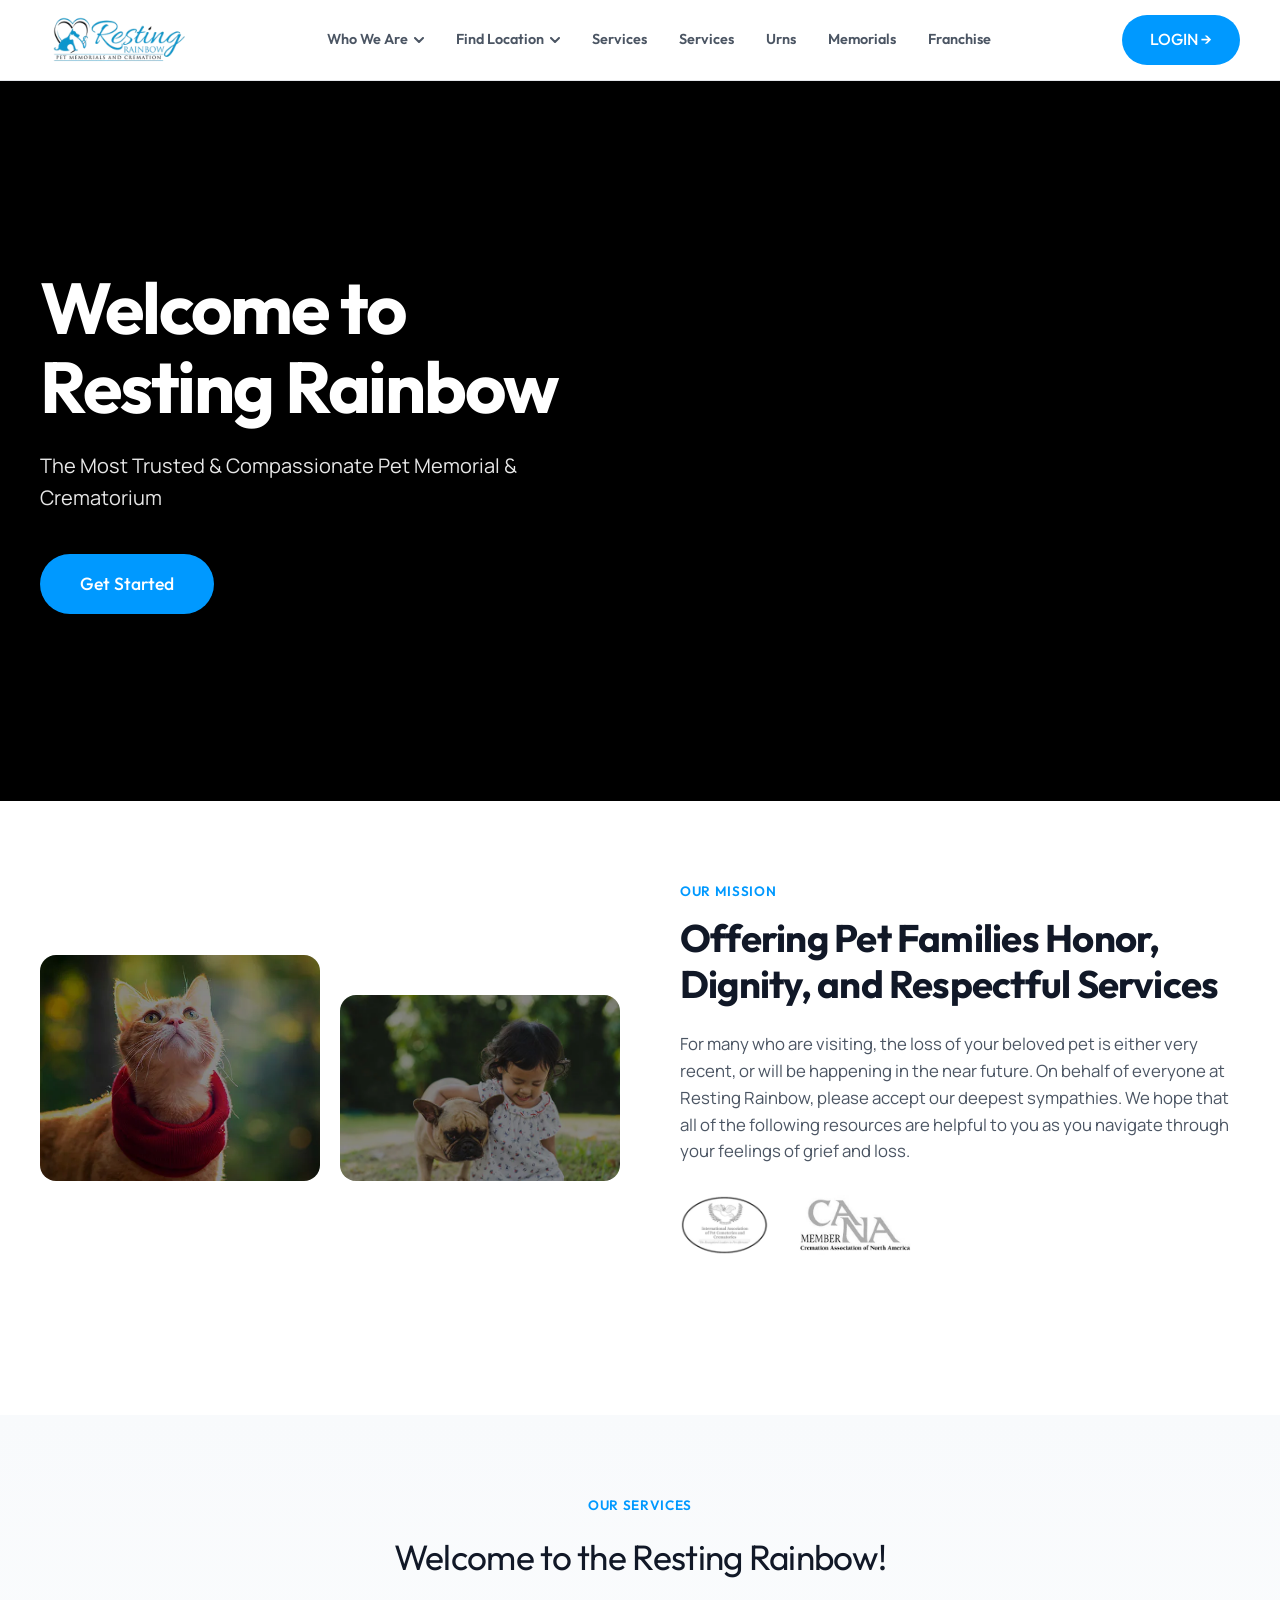
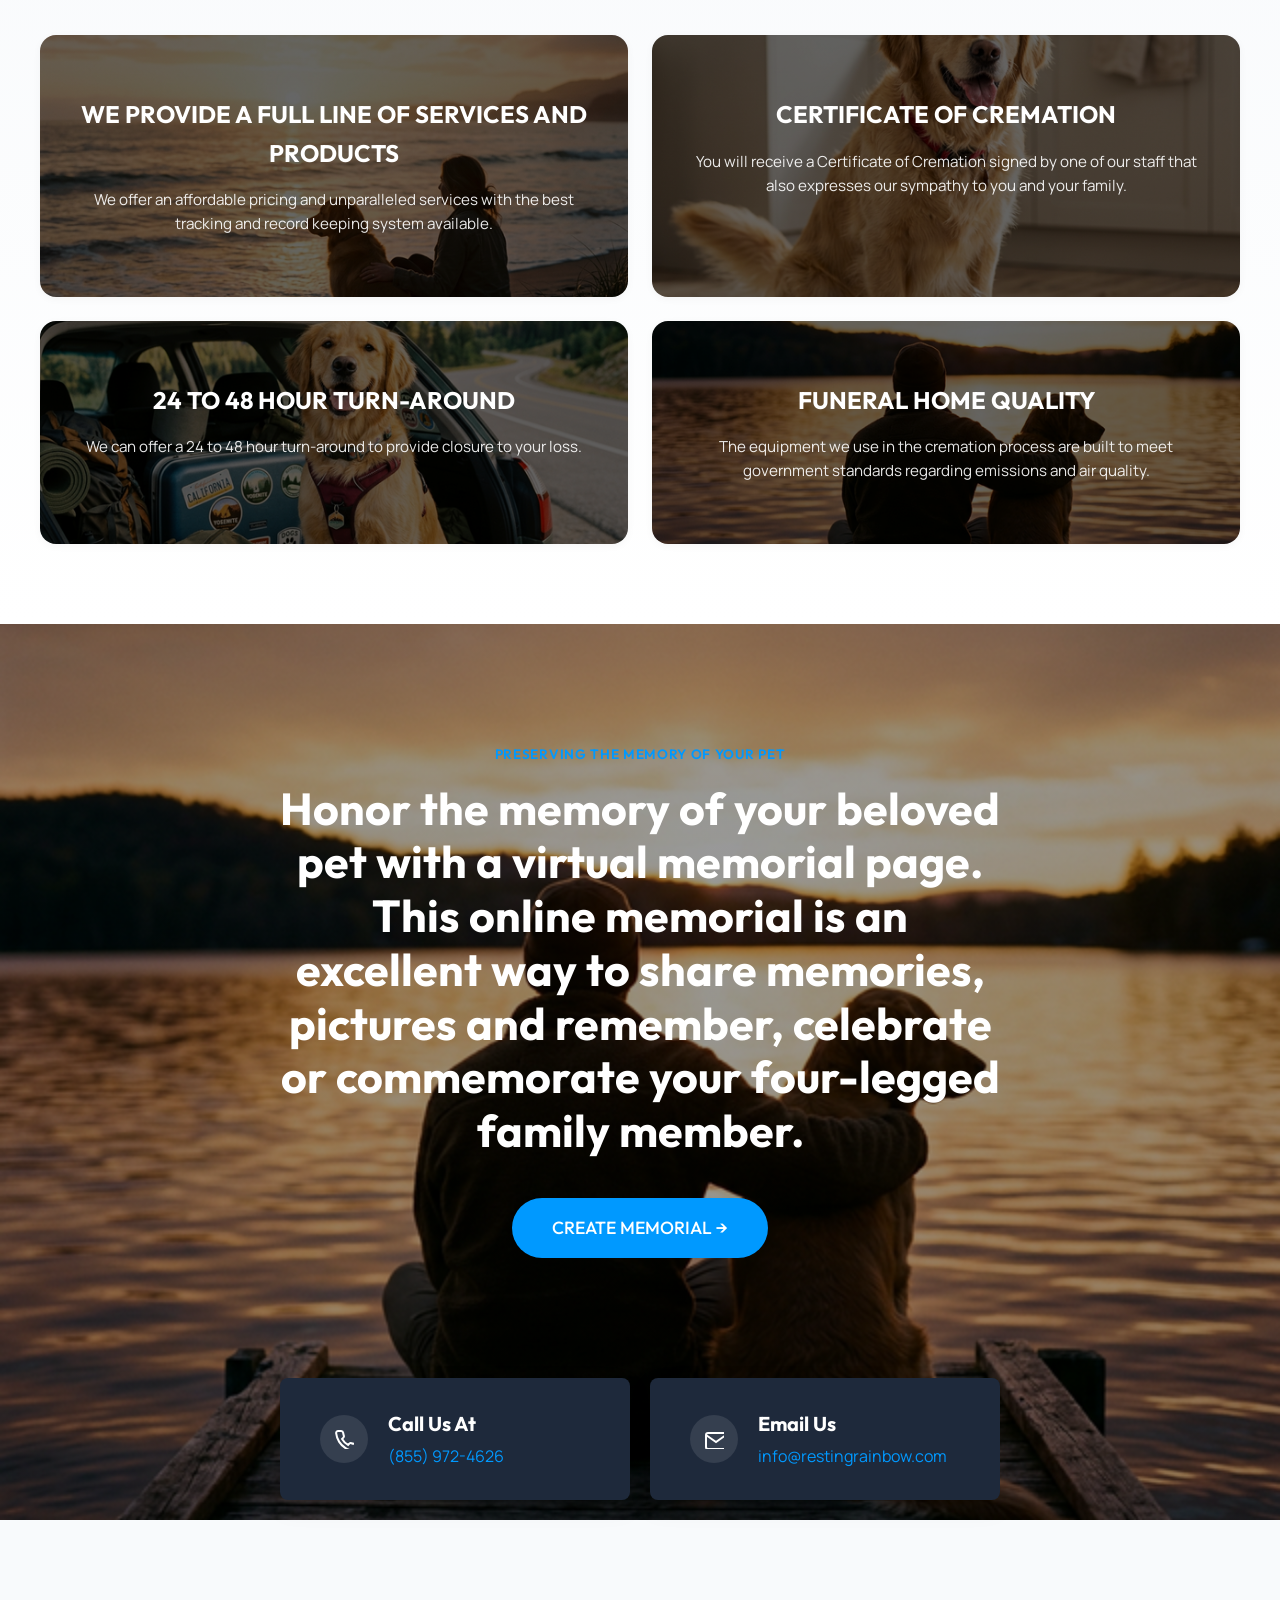
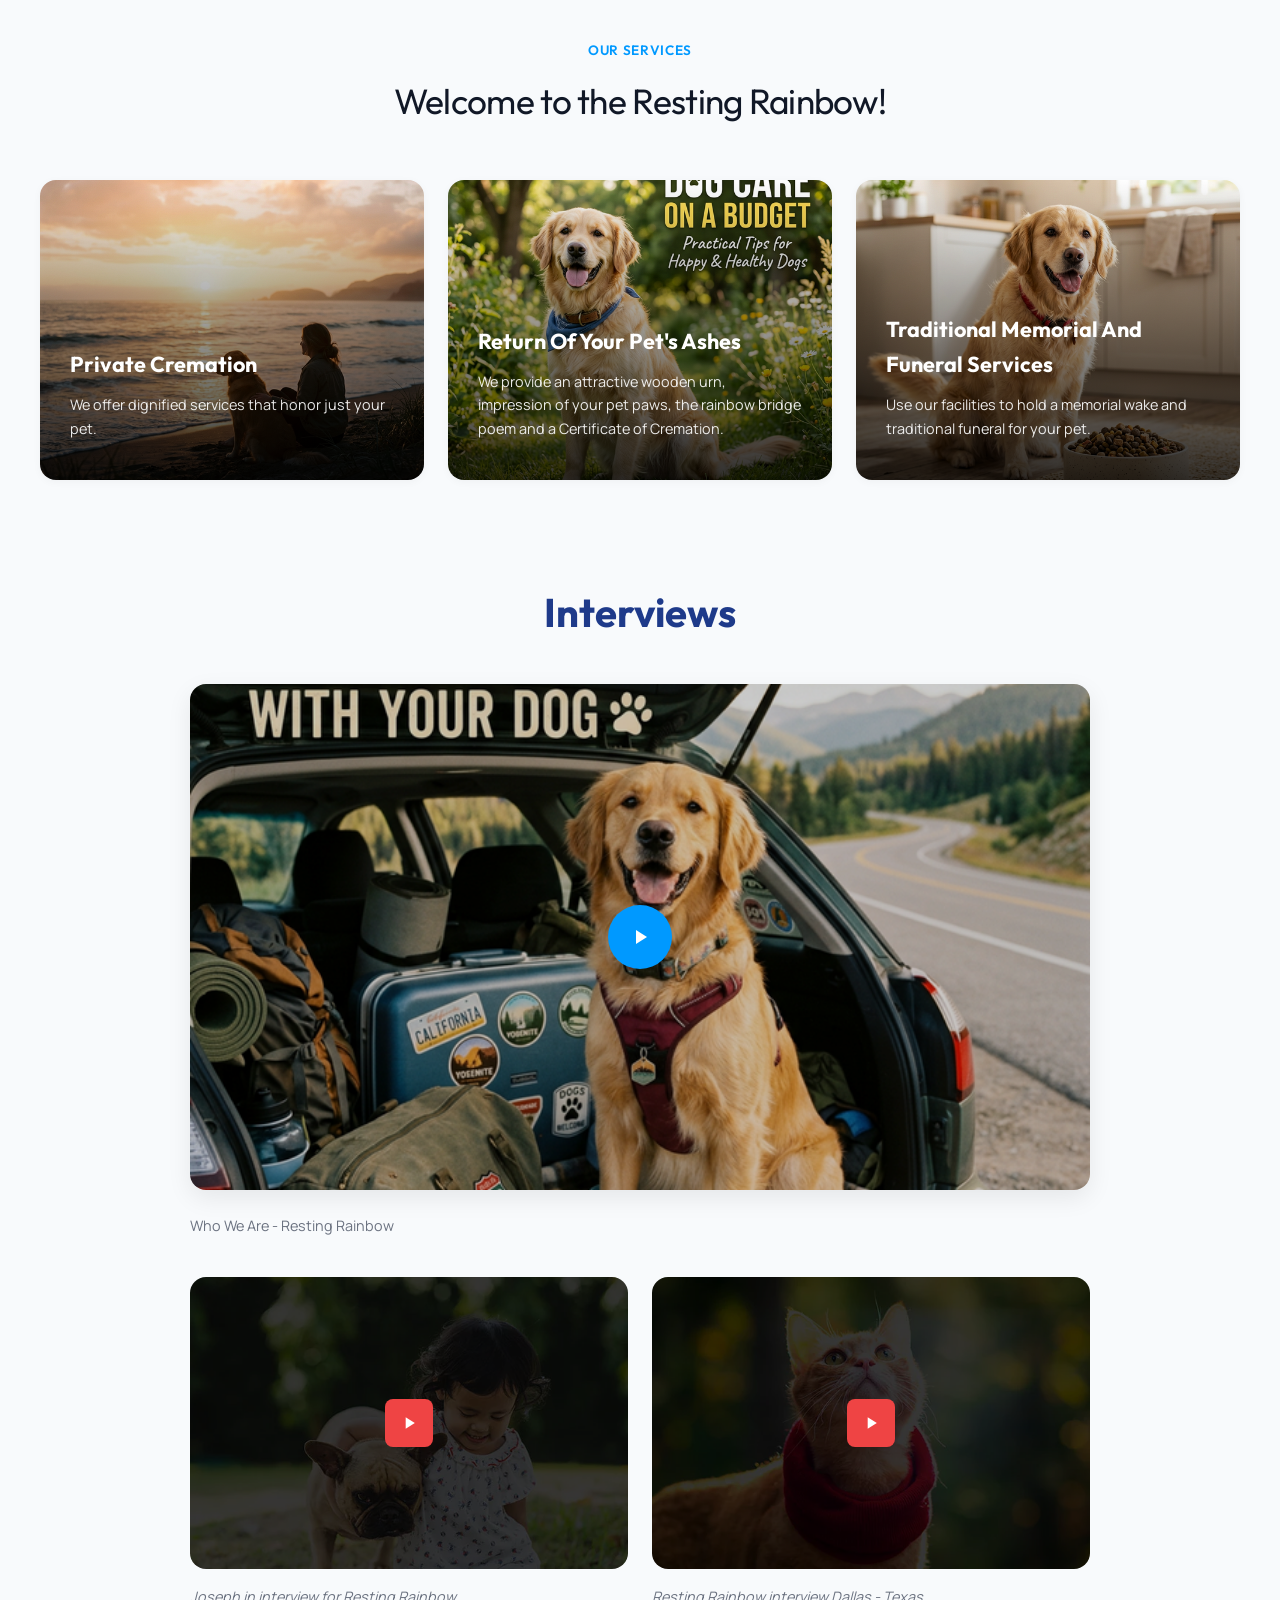
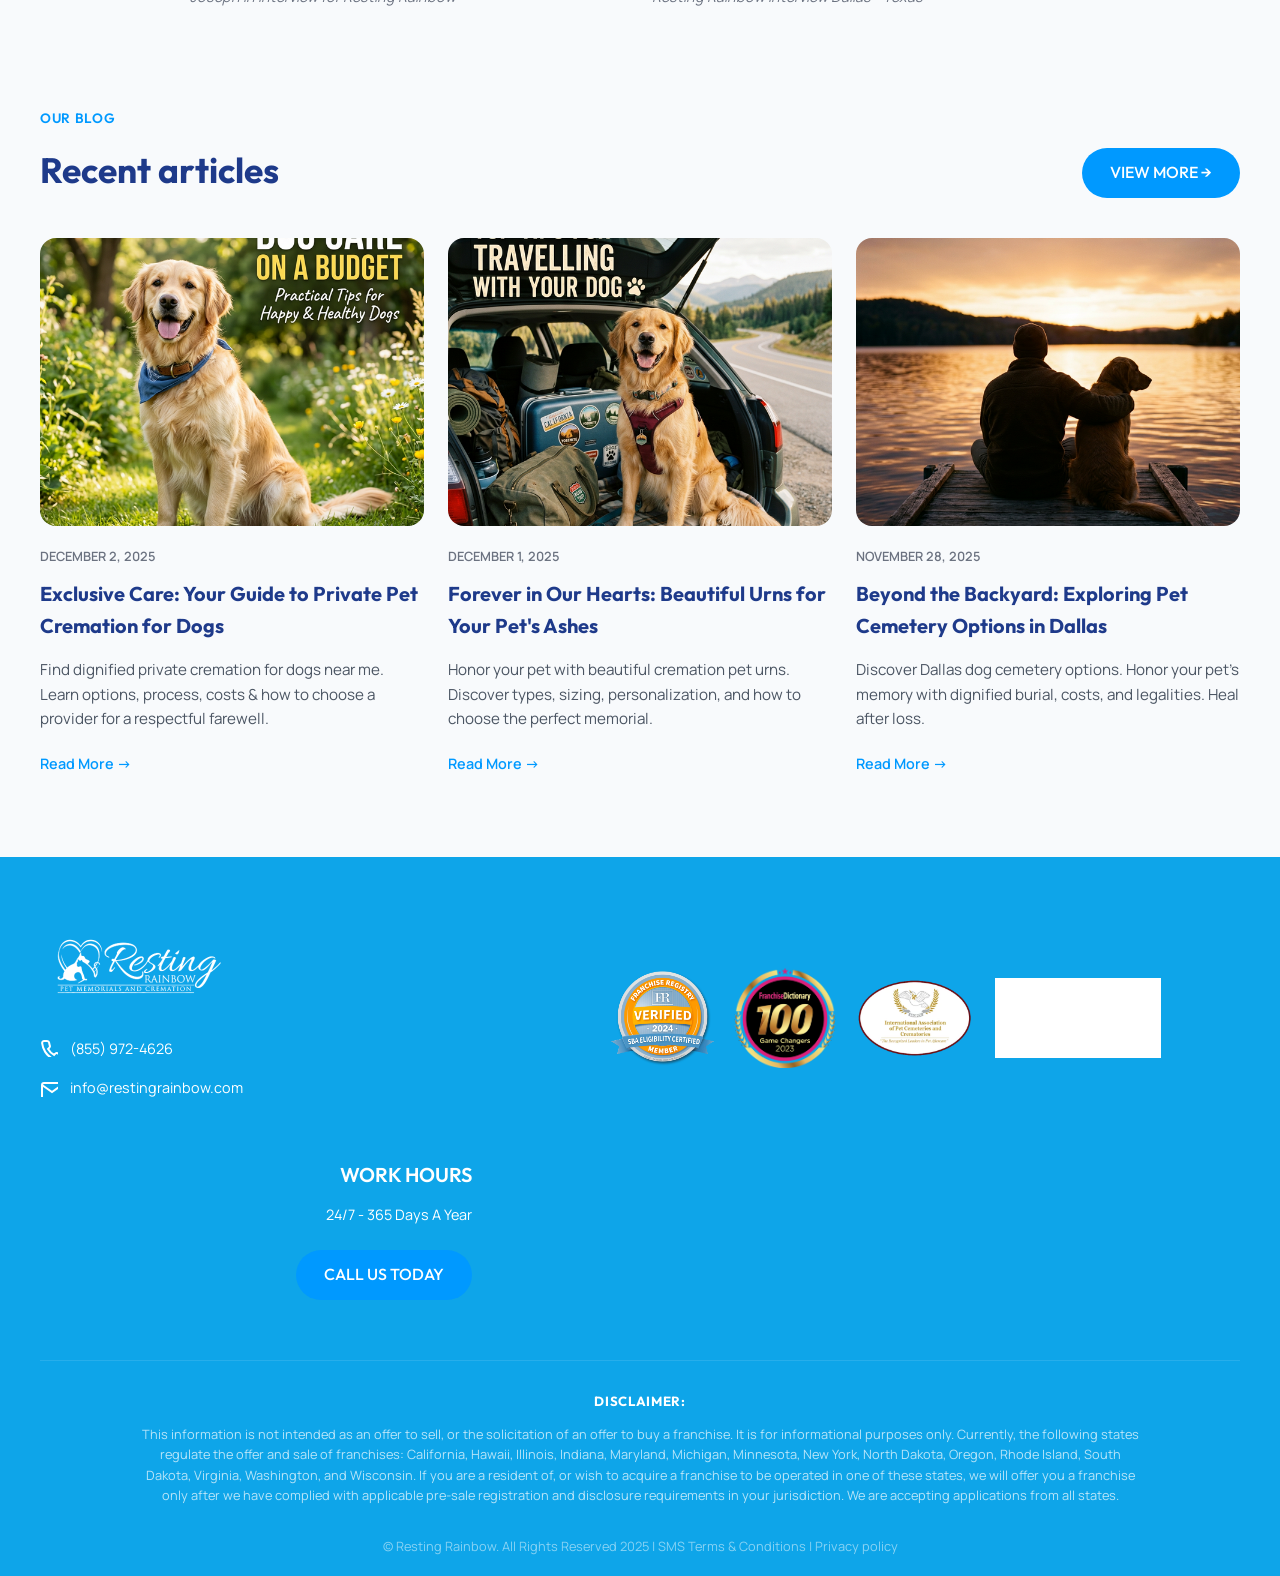
==== commit 3328f16c: "created new hero banner" ====
--- a/index.html
+++ b/index.html
@@ -48,7 +48,7 @@
             </ul>
 
             <div class="nav-actions">
-                <a href="#" class="btn-primary btn-pill">MAKE AN INQUIRY →</a>
+                <a href="#" class="btn-primary btn-pill">LOGIN →</a>
                 <button class="mobile-toggle" id="mobileToggle" aria-label="Toggle navigation">
                     <span></span><span></span><span></span>
                 </button>
@@ -57,20 +57,18 @@
     </header>
 
     <!-- Tech Hero Section -->
-    <section class="hero-tech" id="hero">
-        <div class="container hero-grid">
-            <div class="hero-content">
-                <h1 class="gradient-text">Welcome to<br>Resting Rainbow</h1>
-                <p class="hero-tagline">The Most Trusted & Compassionate Pet Memorial & Crematorium</p>
-                <div class="hero-cta">
-                    <a href="#" class="btn-primary btn-pill btn-lg">Talk to Our Caring Team Today</a>
-                </div>
-            </div>
-            <div class="hero-image-wrap">
-                <img src="images/hero-bg.png" alt="Veterinarian with pet" class="hero-img-floating">
-                <!-- Abstract tech decorative elements -->
-                <div class="tech-blob tech-blob-1"></div>
-                <div class="tech-blob tech-blob-2"></div>
+    <section class="hero-tech hero-video-section" id="hero">
+        <video class="hero-video" autoplay muted loop playsinline>
+            <source
+                src="https://angelpaw.s3.us-west-1.amazonaws.com/resting-rainbow-deerfield-beach/DKmwXxGOTqyfk9UFt06z_MainBanner-v.mp4"
+                type="video/mp4">
+        </video>
+        <div class="hero-overlay"></div>
+        <div class="container hero-content-centered">
+            <h1 class="hero-video-title">Welcome to<br>Resting Rainbow</h1>
+            <p class="hero-video-tagline">The Most Trusted &amp; Compassionate Pet Memorial &amp; Crematorium</p>
+            <div class="hero-cta">
+                <a href="#" class="btn-primary btn-pill btn-lg">Get Started</a>
             </div>
         </div>
     </section>
--- a/styles.css
+++ b/styles.css
@@ -246,83 +246,62 @@
 }
 
 /* ==========================================================================
-   HERO SECTION (Clean Tech)
-   ========================================================================== */
-.hero-tech {
-    padding: 80px 0 120px;
-    background: linear-gradient(180deg, var(--gray-100) 0%, var(--white) 100%);
+   HERO SECTION (Video Background)
+   ========================================================================== */
+.hero-tech.hero-video-section {
+    position: relative;
+    min-height: 80vh;
+    display: flex;
+    align-items: center;
+    justify-content: center;
     overflow: hidden;
+    padding: 0;
+    background: #000;
+}
+
+.hero-video {
+    position: absolute;
+    top: 50%;
+    left: 50%;
+    min-width: 100%;
+    min-height: 100%;
+    width: auto;
+    height: auto;
+    transform: translate(-50%, -50%);
+    object-fit: cover;
+    z-index: 0;
+}
+
+.hero-overlay {
+    position: absolute;
+    inset: 0;
+    background: linear-gradient(180deg, rgba(0, 0, 0, 0.45) 0%, rgba(0, 0, 0, 0.6) 100%);
+    z-index: 1;
+}
+
+.hero-content-centered {
     position: relative;
-}
-
-.hero-grid {
-    display: grid;
-    grid-template-columns: 1fr 1fr;
-    gap: 60px;
-    align-items: center;
-}
-
-.hero-content {
-    max-width: 600px;
-}
-
-.hero-content h1 {
-    font-family: var(--font-head);
-    font-size: 4rem;
+    z-index: 2;
+    text-align: left;
+    padding: 120px 40px;
+}
+
+.hero-video-title {
+    font-family: var(--font-head);
+    font-size: 4.5rem;
     line-height: 1.1;
     letter-spacing: -0.03em;
     margin-bottom: 24px;
-    color: var(--primary);
-}
-
-.hero-tagline {
-    font-size: 1.15rem;
-    color: var(--gray-600);
+    color: var(--white);
+    text-shadow: 0 2px 20px rgba(0, 0, 0, 0.3);
+}
+
+.hero-video-tagline {
+    font-size: 1.25rem;
+    color: rgba(255, 255, 255, 0.9);
     margin-bottom: 40px;
     line-height: 1.6;
-}
-
-.hero-image-wrap {
-    position: relative;
-    border-radius: var(--radius-xl);
-    z-index: 1;
-}
-
-.hero-img-floating {
-    border-radius: var(--radius-lg);
-    box-shadow: var(--shadow-md);
-    position: relative;
-    z-index: 2;
-    transform: perspective(1000px) rotateY(-5deg);
-    transition: transform 0.5s ease;
-}
-
-.hero-img-floating:hover {
-    transform: perspective(1000px) rotateY(0deg);
-}
-
-.tech-blob {
-    position: absolute;
-    border-radius: 50%;
-    filter: blur(60px);
-    z-index: 0;
-    opacity: 0.15;
-}
-
-.tech-blob-1 {
-    width: 400px;
-    height: 400px;
-    background: var(--primary);
-    top: -100px;
-    right: -100px;
-}
-
-.tech-blob-2 {
-    width: 300px;
-    height: 300px;
-    background: #00d2ff;
-    bottom: -50px;
-    left: -50px;
+    max-width: 600px;
 }
 
 /* ==========================================================================
@@ -707,13 +686,12 @@
         display: flex;
     }
 
-    .hero-grid {
-        grid-template-columns: 1fr;
-        text-align: center;
-    }
-
-    .hero-content {
-        margin: 0 auto;
+    .hero-video-title {
+        font-size: 3rem;
+    }
+
+    .hero-content-centered {
+        padding: 80px 24px;
     }
 
     .feature-row {
@@ -745,8 +723,12 @@
 }
 
 @media (max-width: 768px) {
-    .hero-content h1 {
-        font-size: 2.8rem;
+    .hero-video-title {
+        font-size: 2.4rem;
+    }
+
+    .hero-video-tagline {
+        font-size: 1rem;
     }
 
     .audiences-grid,
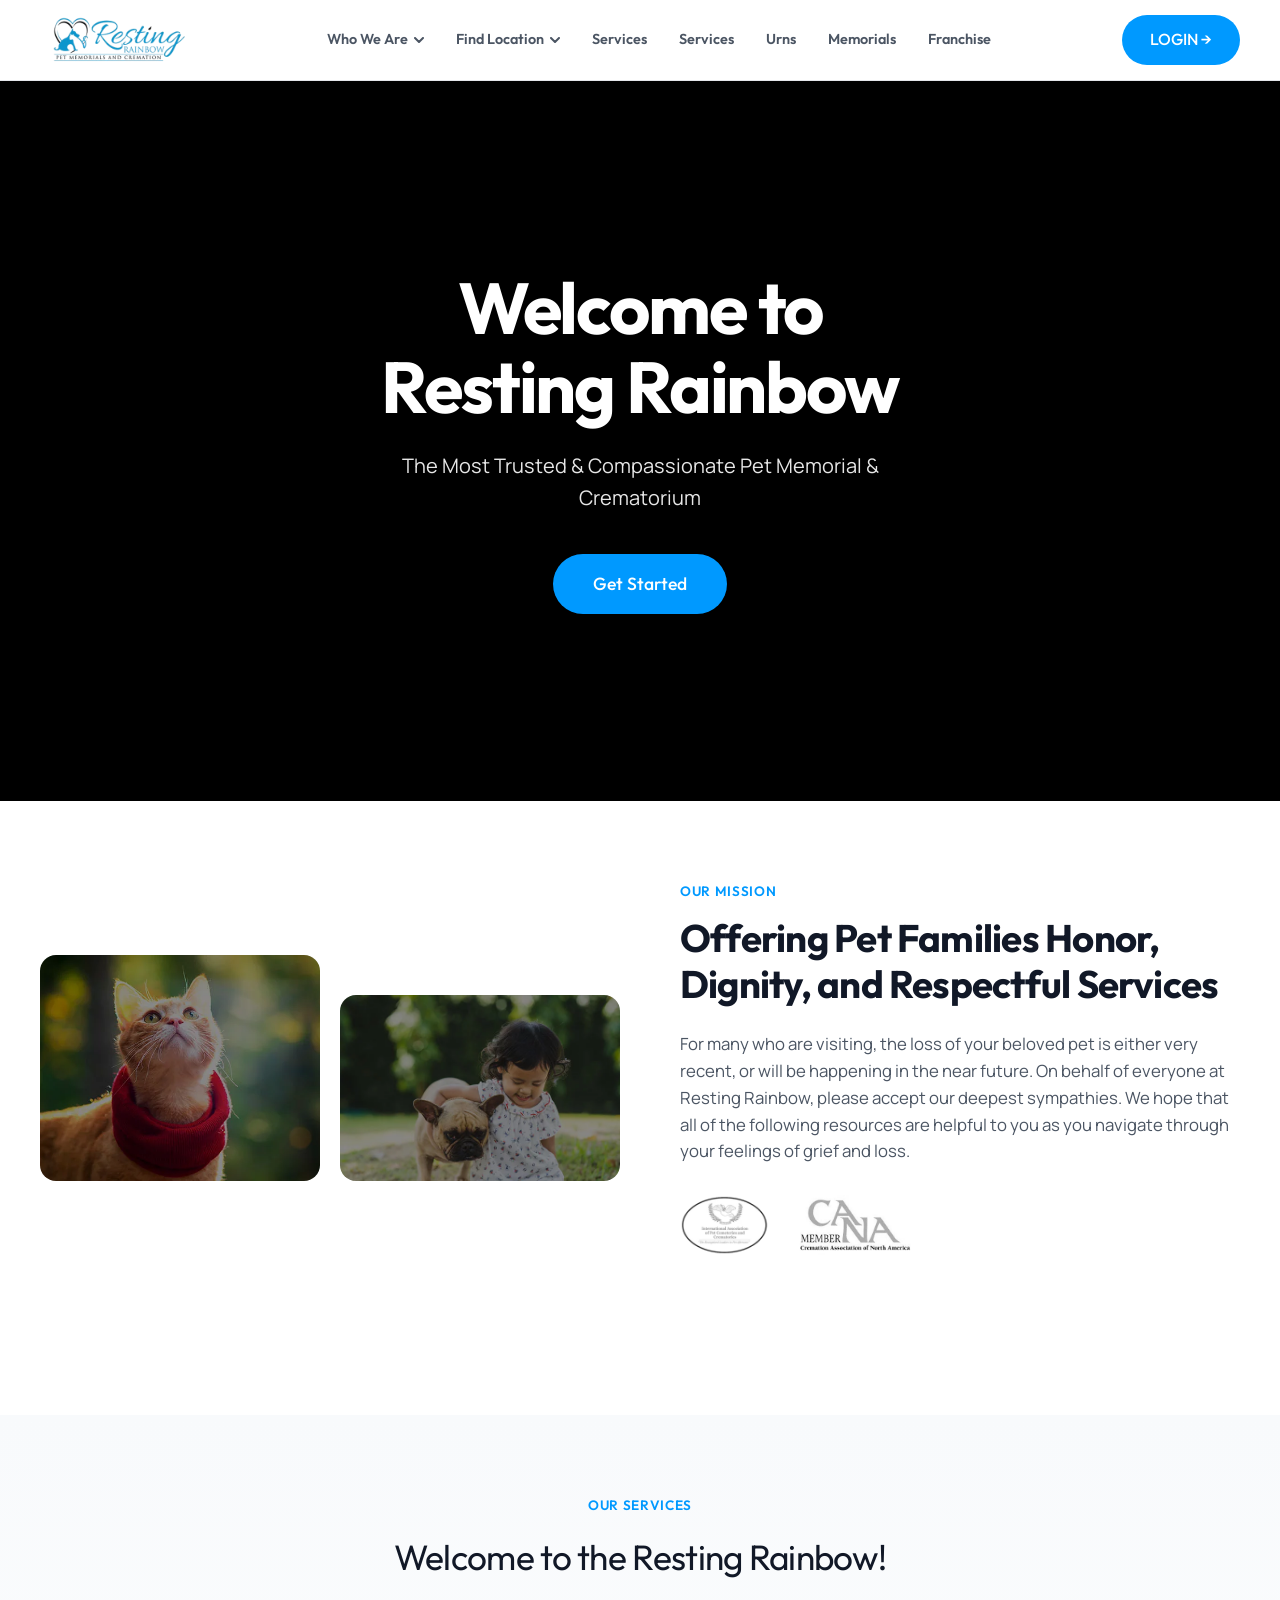
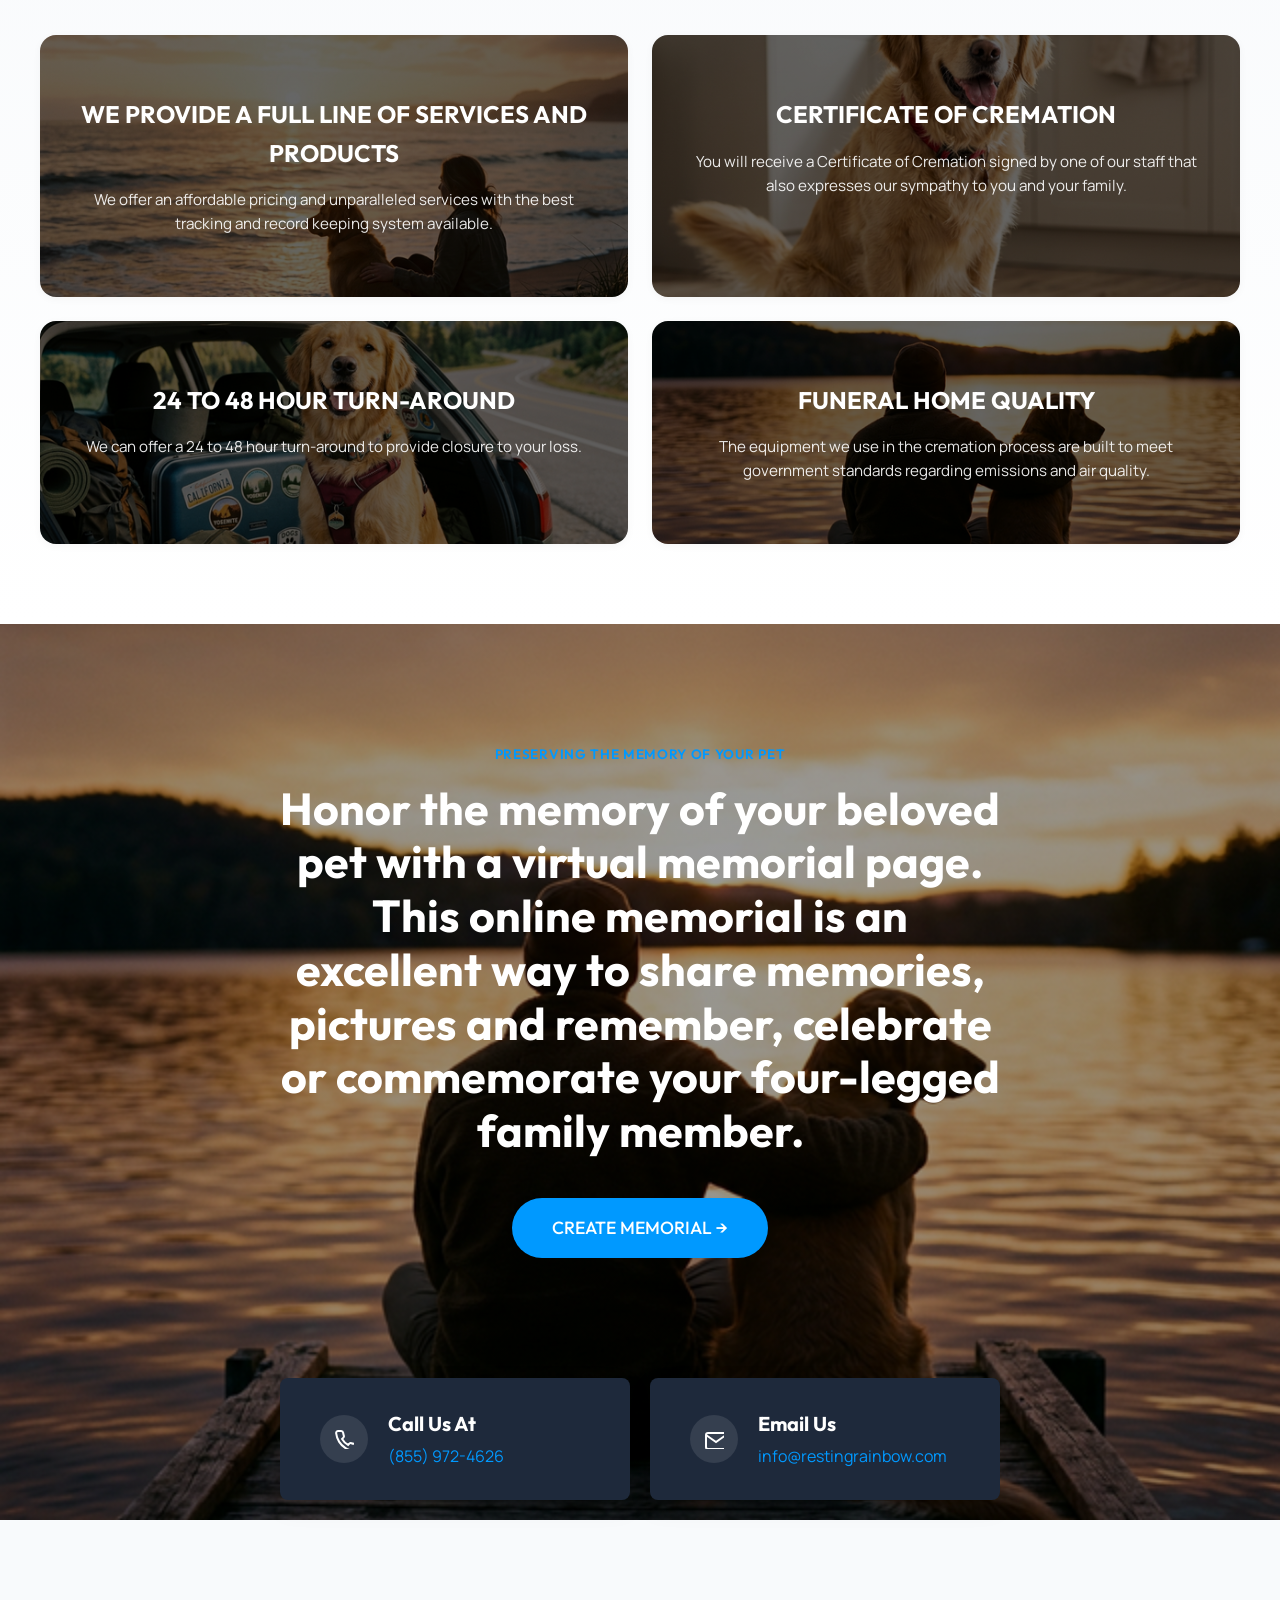
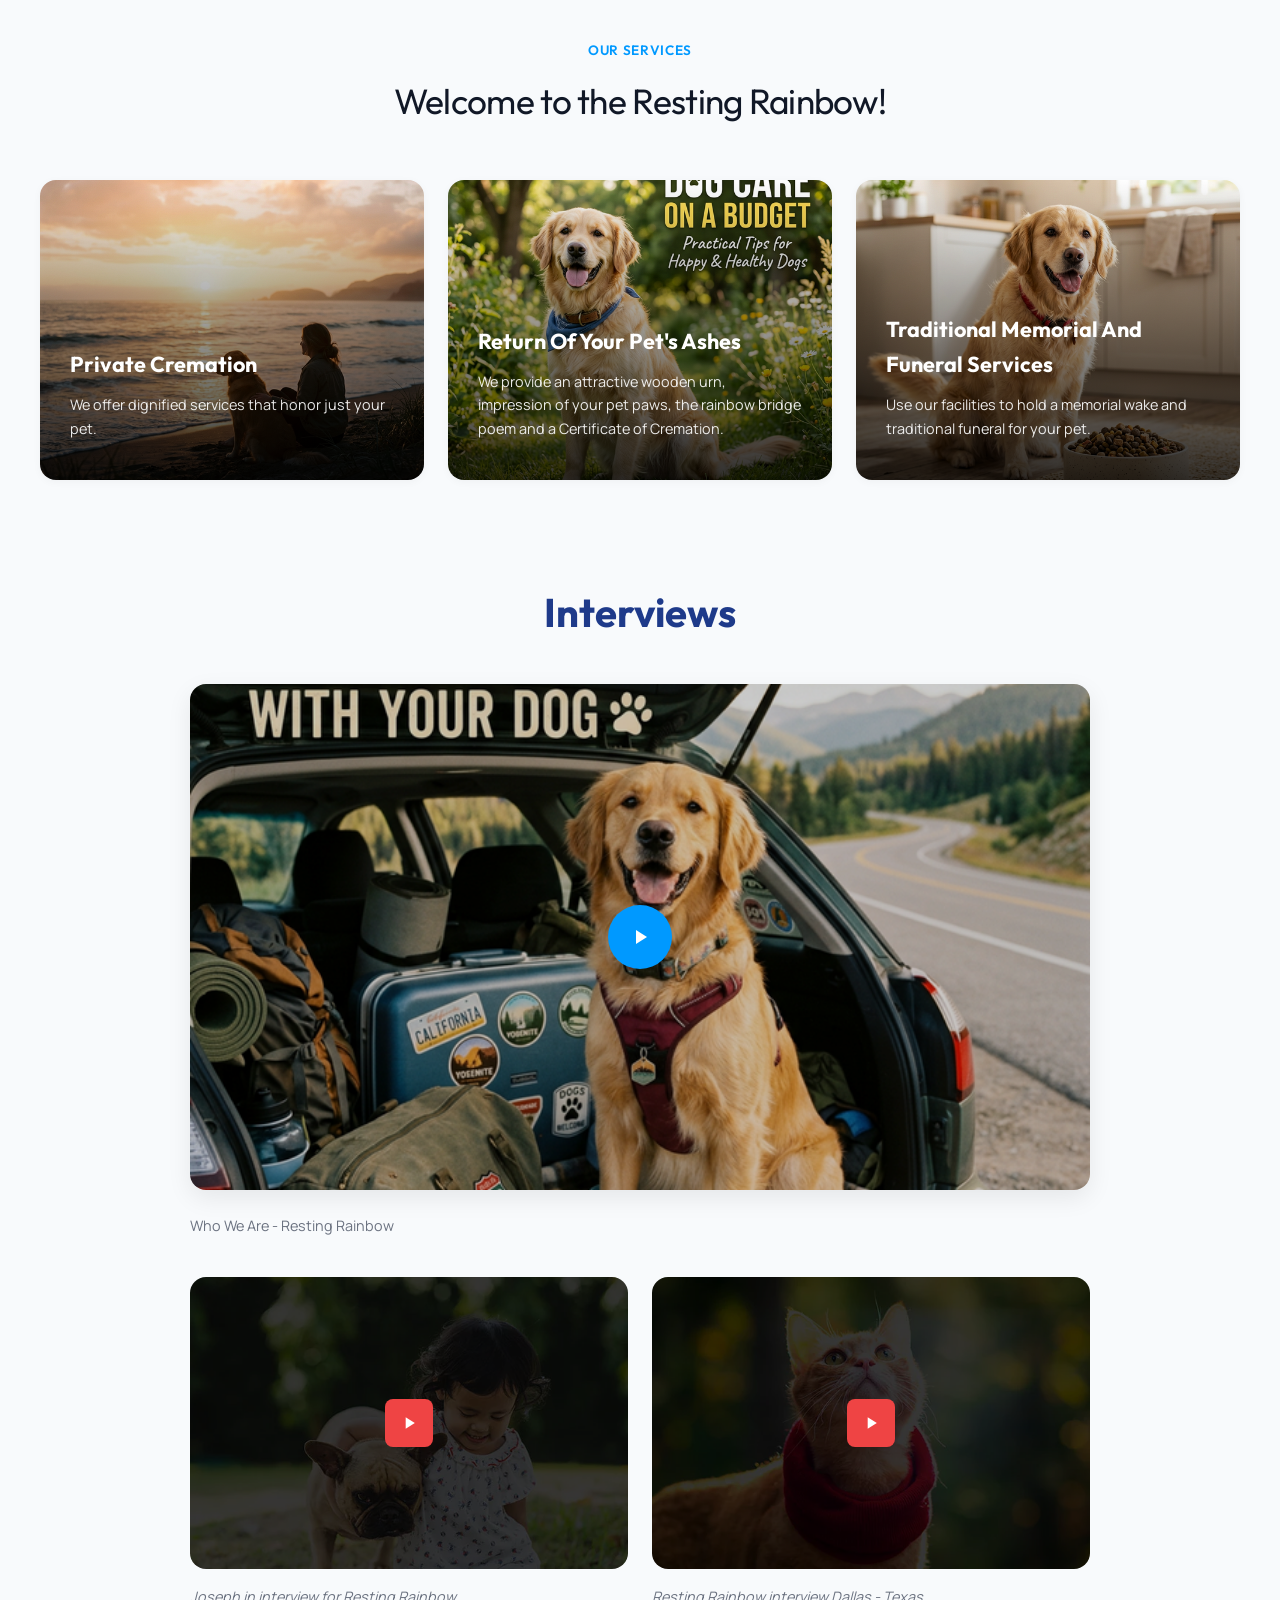
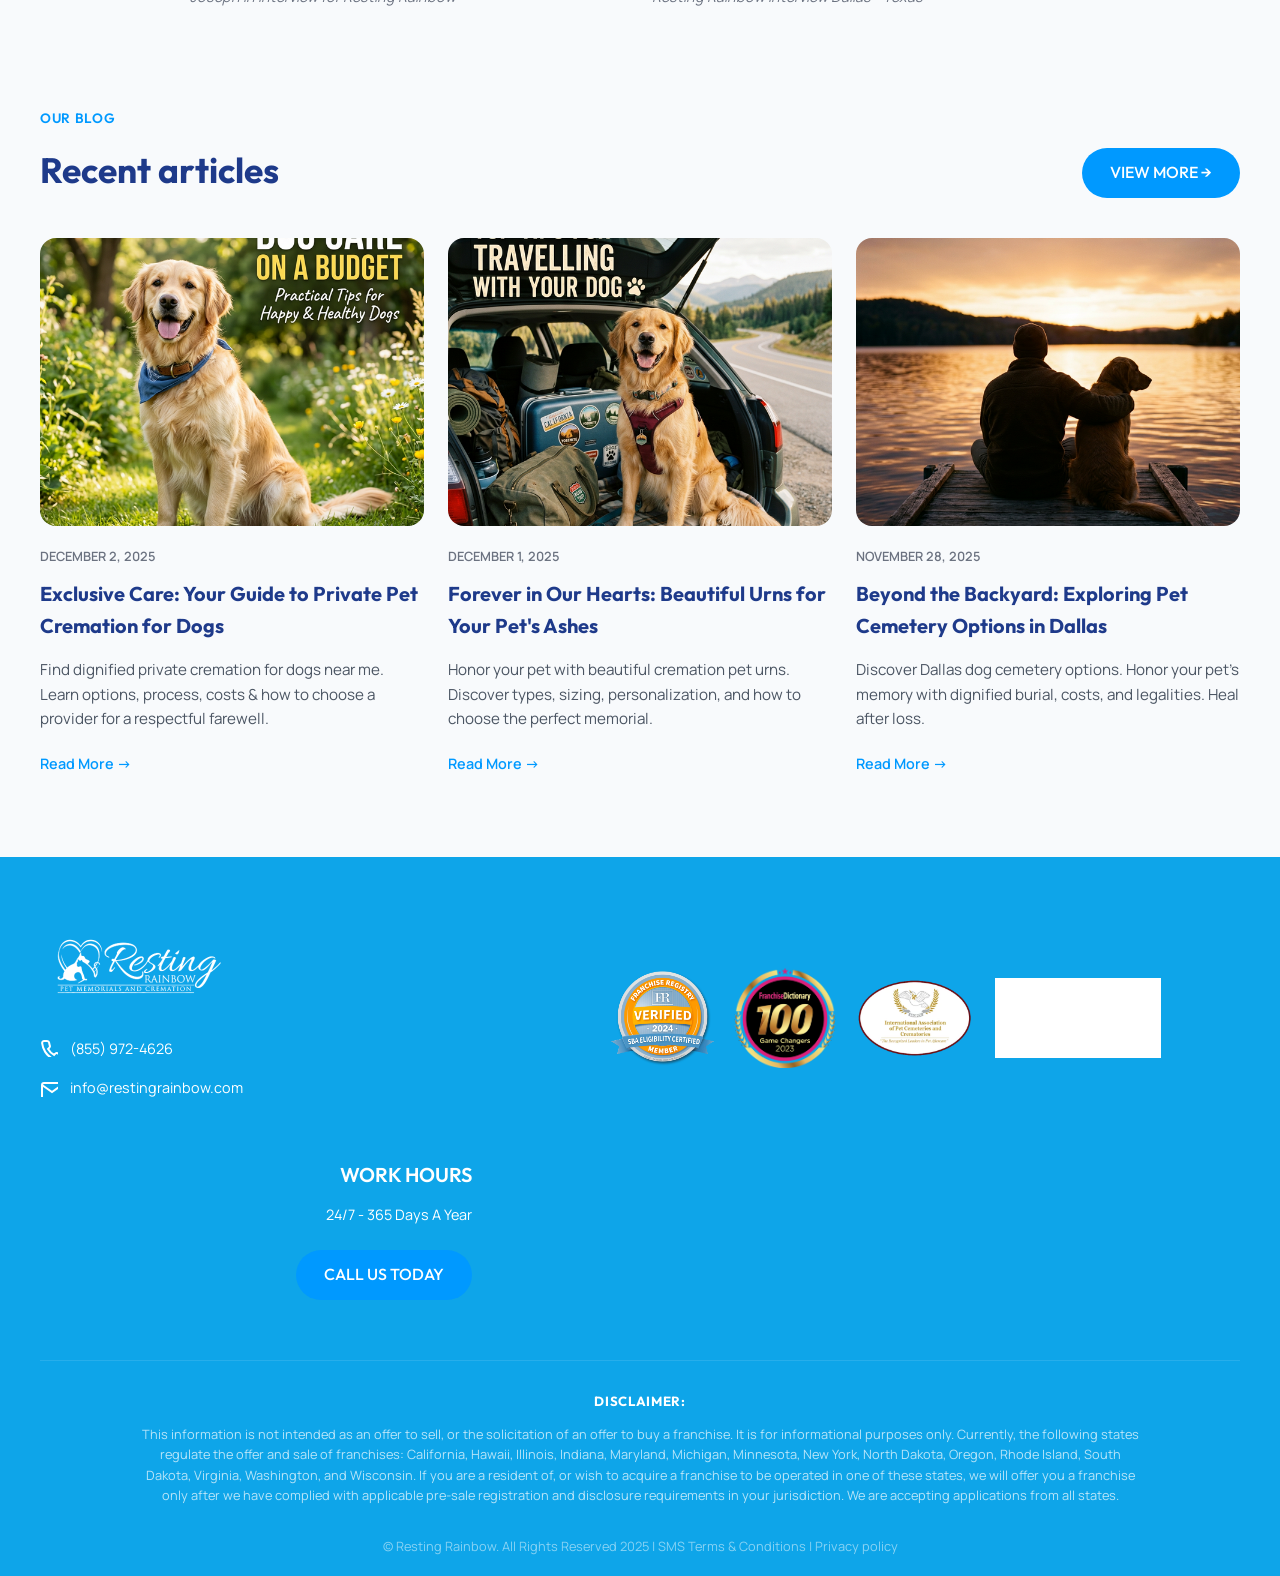
==== commit 47876cae: "created a center herobanner" ====
--- a/index.html
+++ b/index.html
@@ -59,8 +59,7 @@
     <!-- Tech Hero Section -->
     <section class="hero-tech hero-video-section" id="hero">
         <video class="hero-video" autoplay muted loop playsinline>
-            <source
-                src="https://angelpaw.s3.us-west-1.amazonaws.com/resting-rainbow-deerfield-beach/DKmwXxGOTqyfk9UFt06z_MainBanner-v.mp4"
+            <source src="https://angelpaw.s3.us-west-1.amazonaws.com/resting-rainbow-deerfield-beach/Restingrainbow.mp4"
                 type="video/mp4">
         </video>
         <div class="hero-overlay"></div>
--- a/styles.css
+++ b/styles.css
@@ -282,7 +282,7 @@
 .hero-content-centered {
     position: relative;
     z-index: 2;
-    text-align: left;
+    text-align: center;
     padding: 120px 40px;
 }
 
@@ -302,6 +302,8 @@
     margin-bottom: 40px;
     line-height: 1.6;
     max-width: 600px;
+    margin-left: auto;
+    margin-right: auto;
 }
 
 /* ==========================================================================
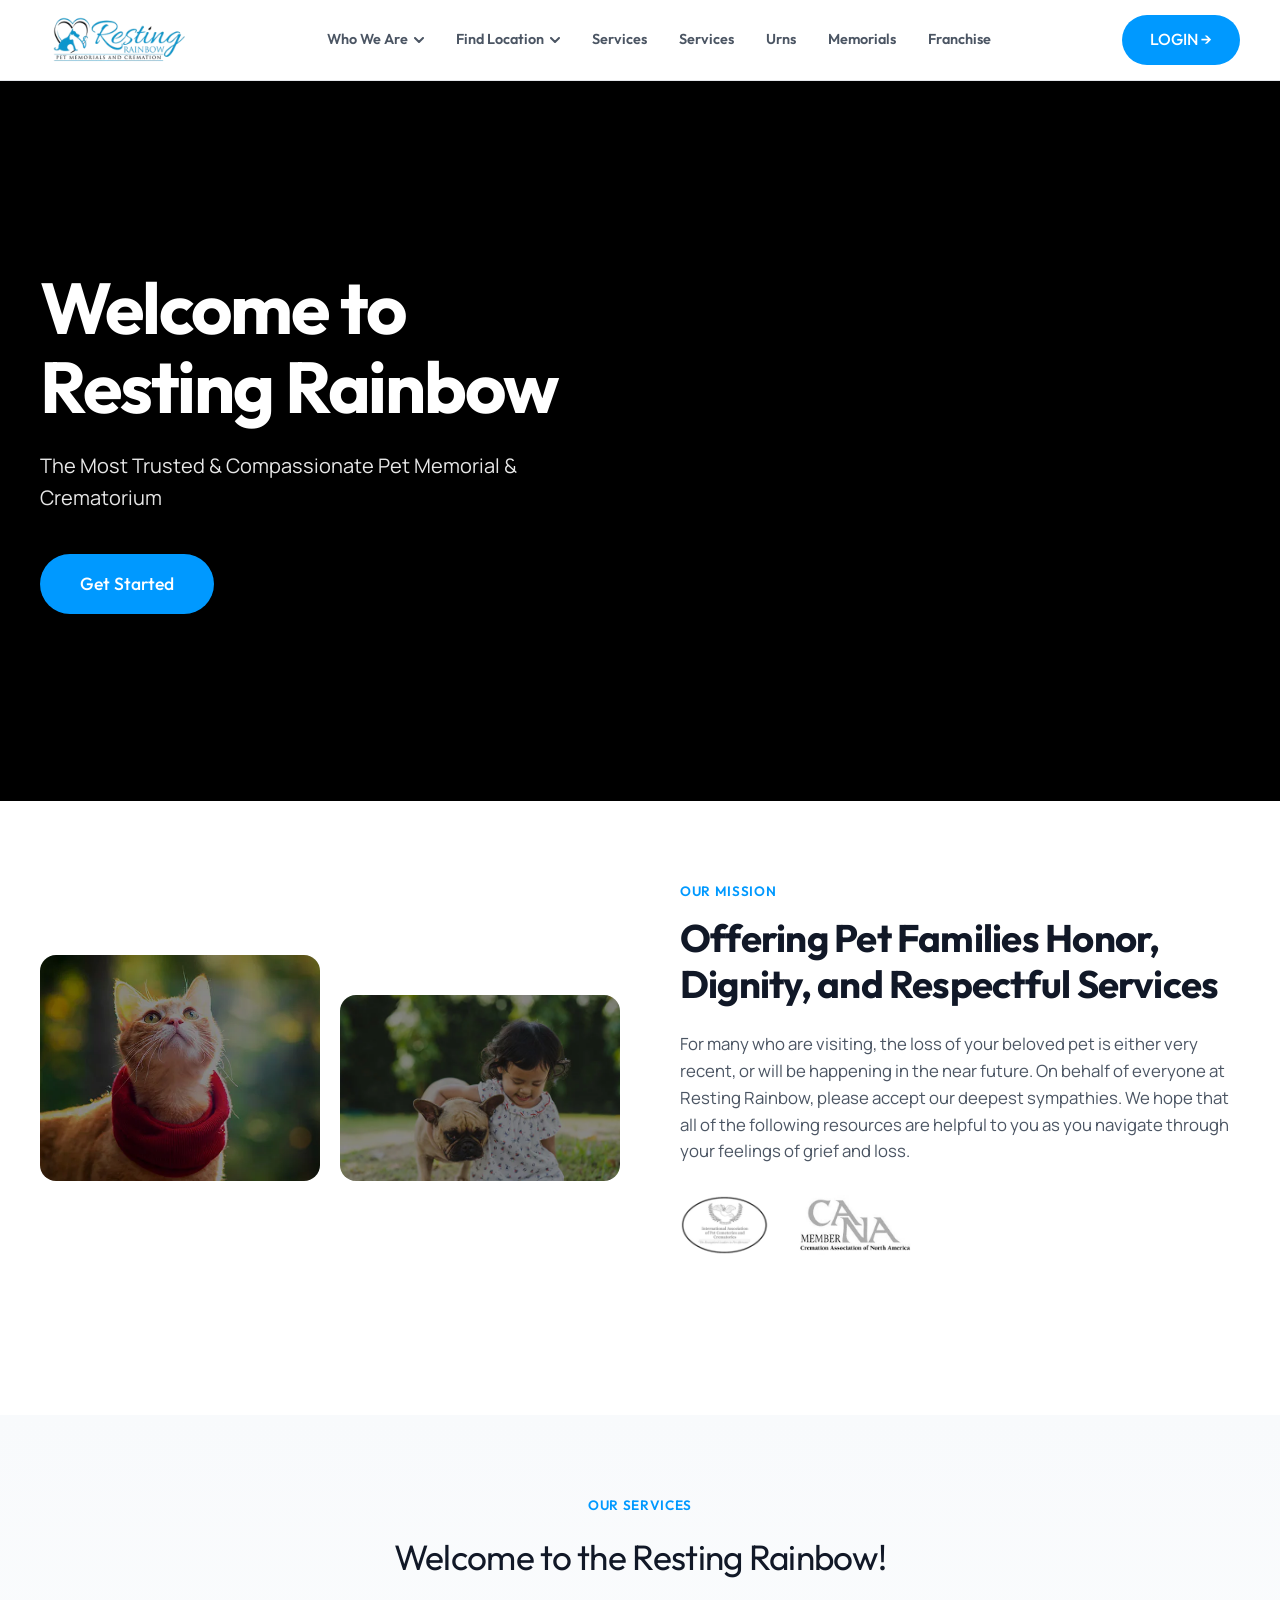
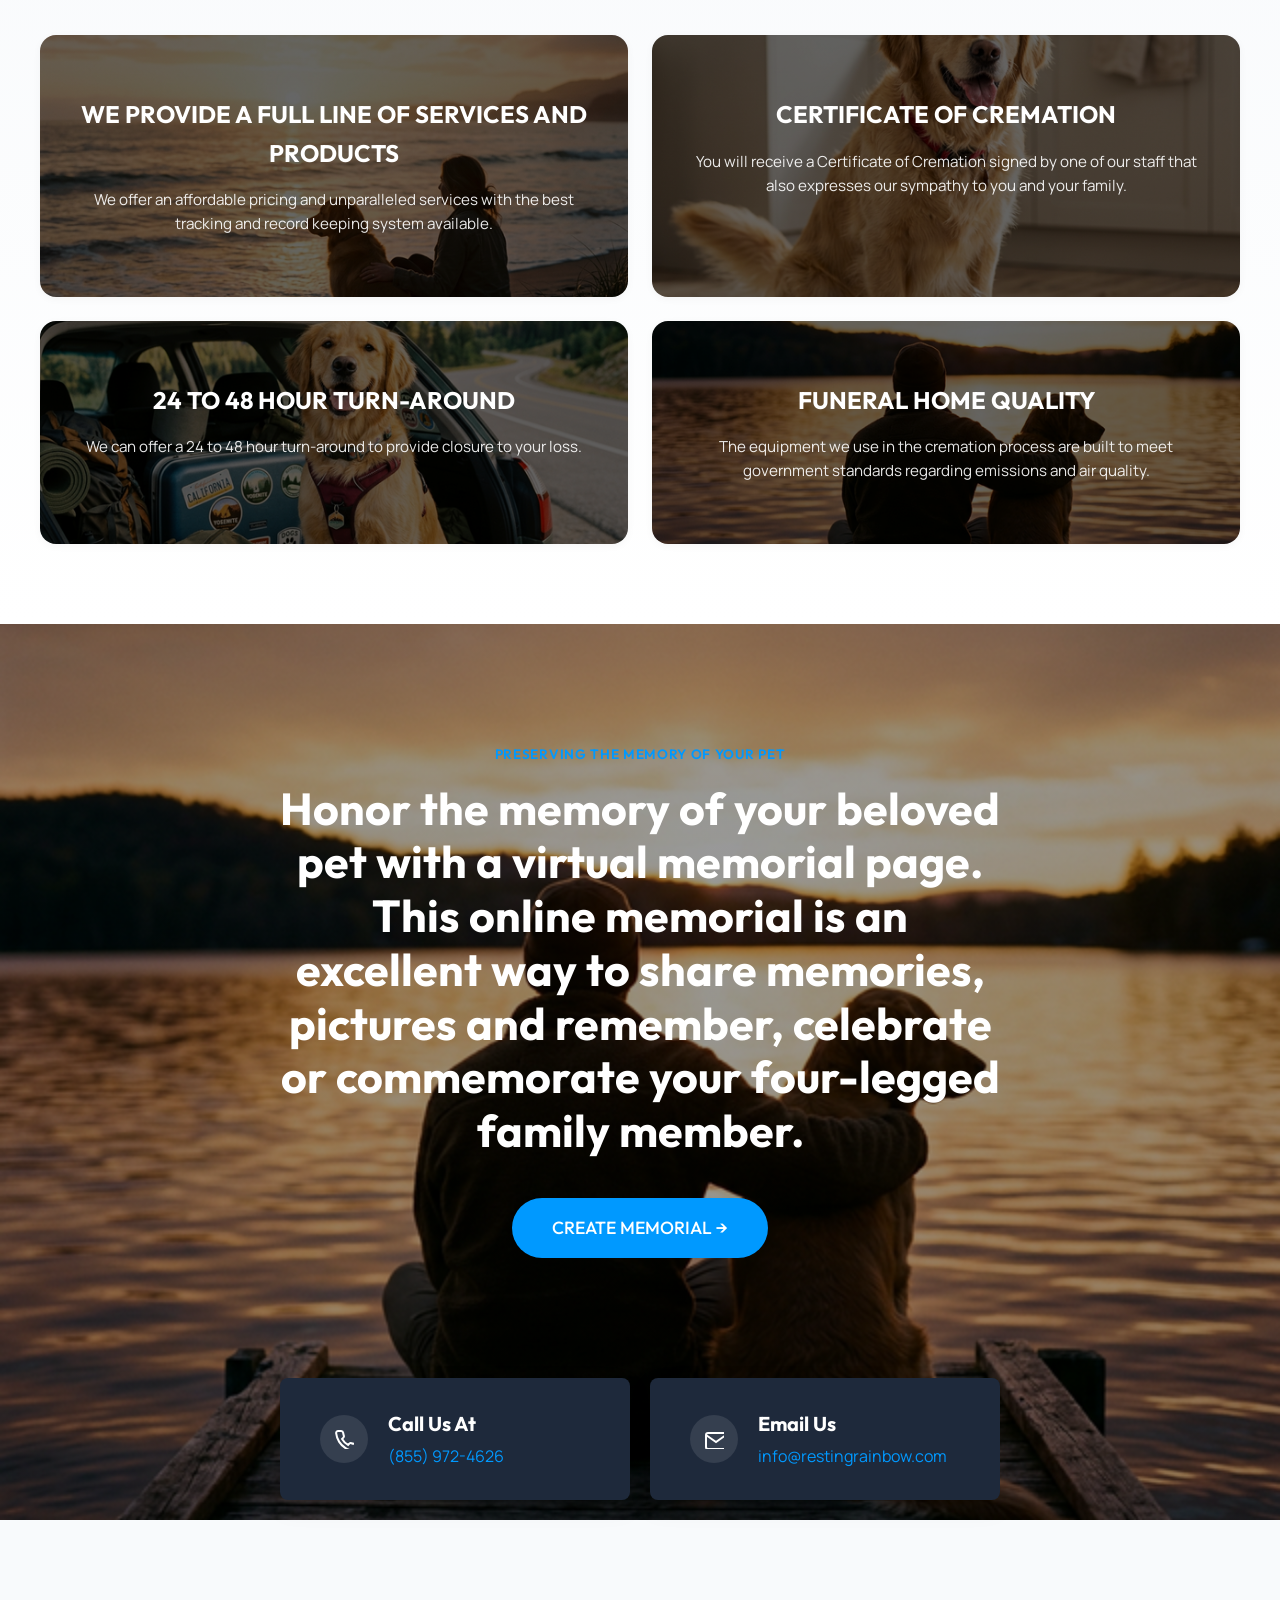
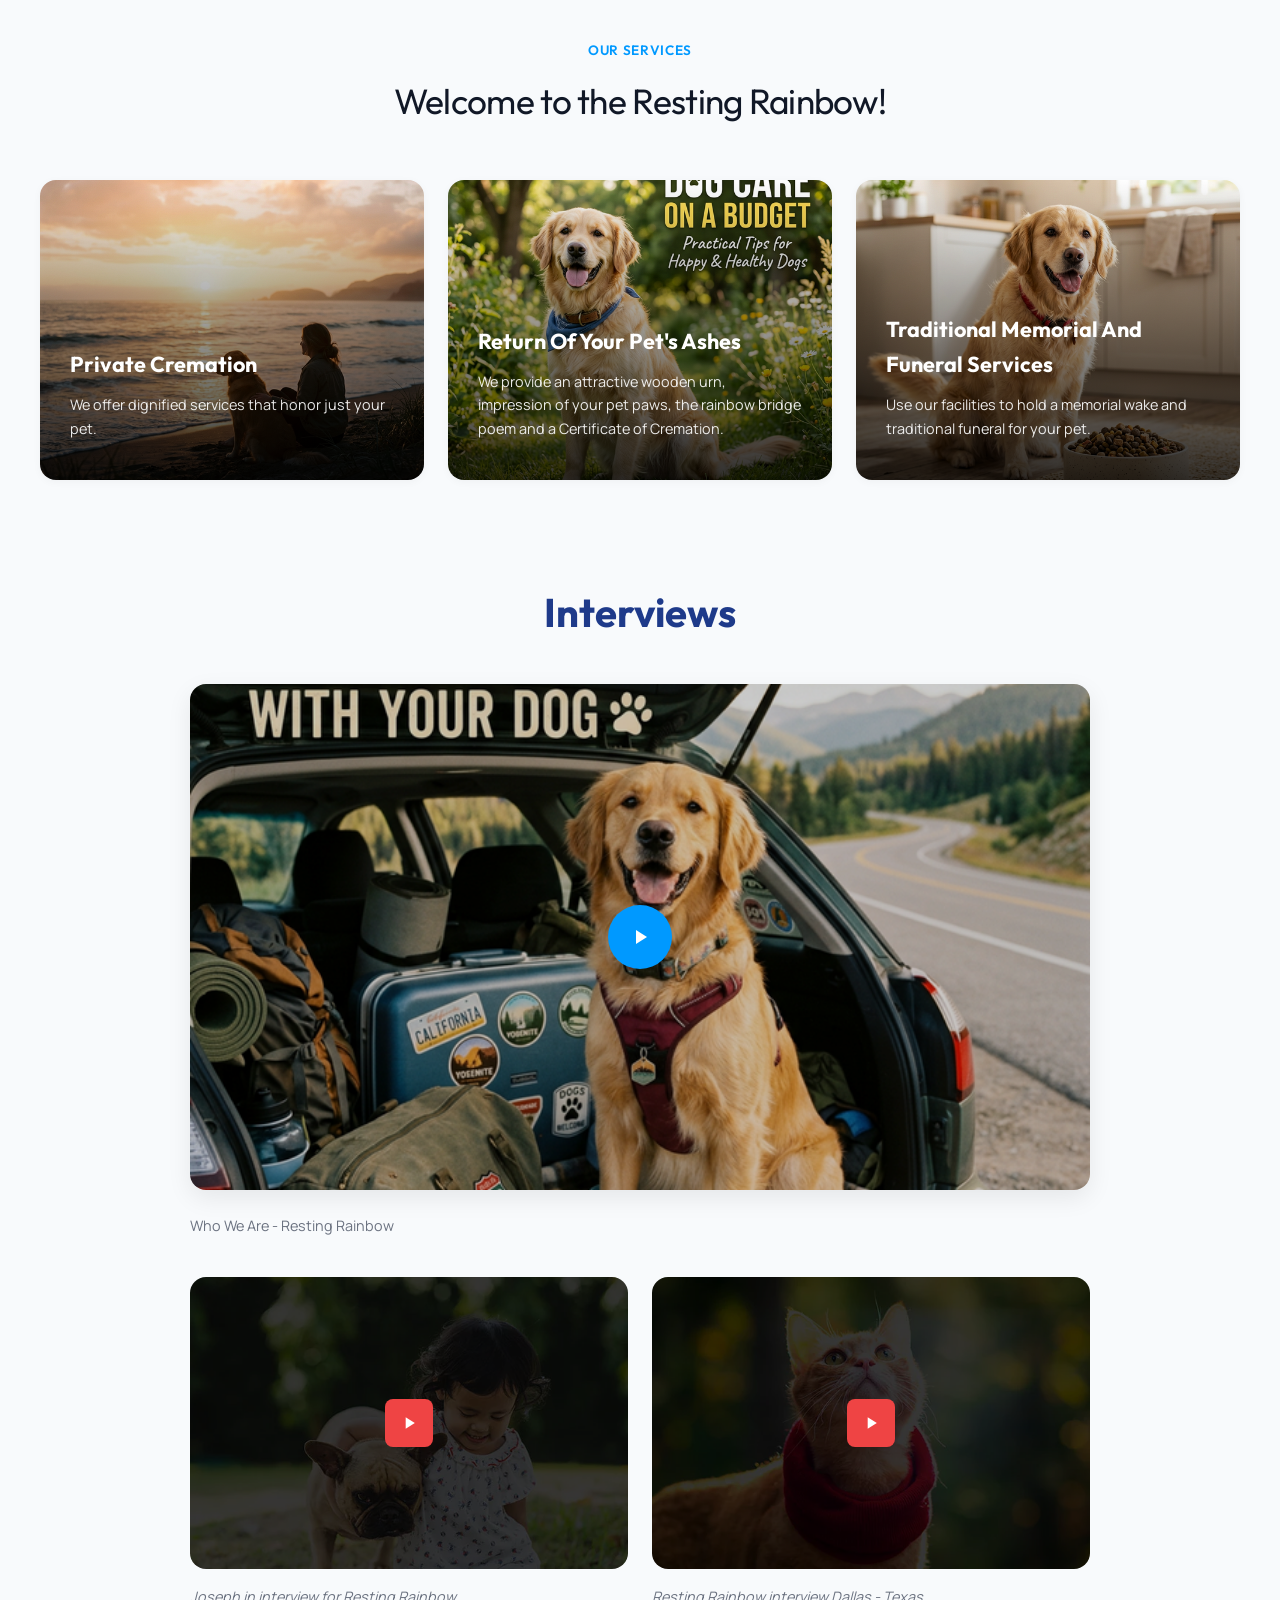
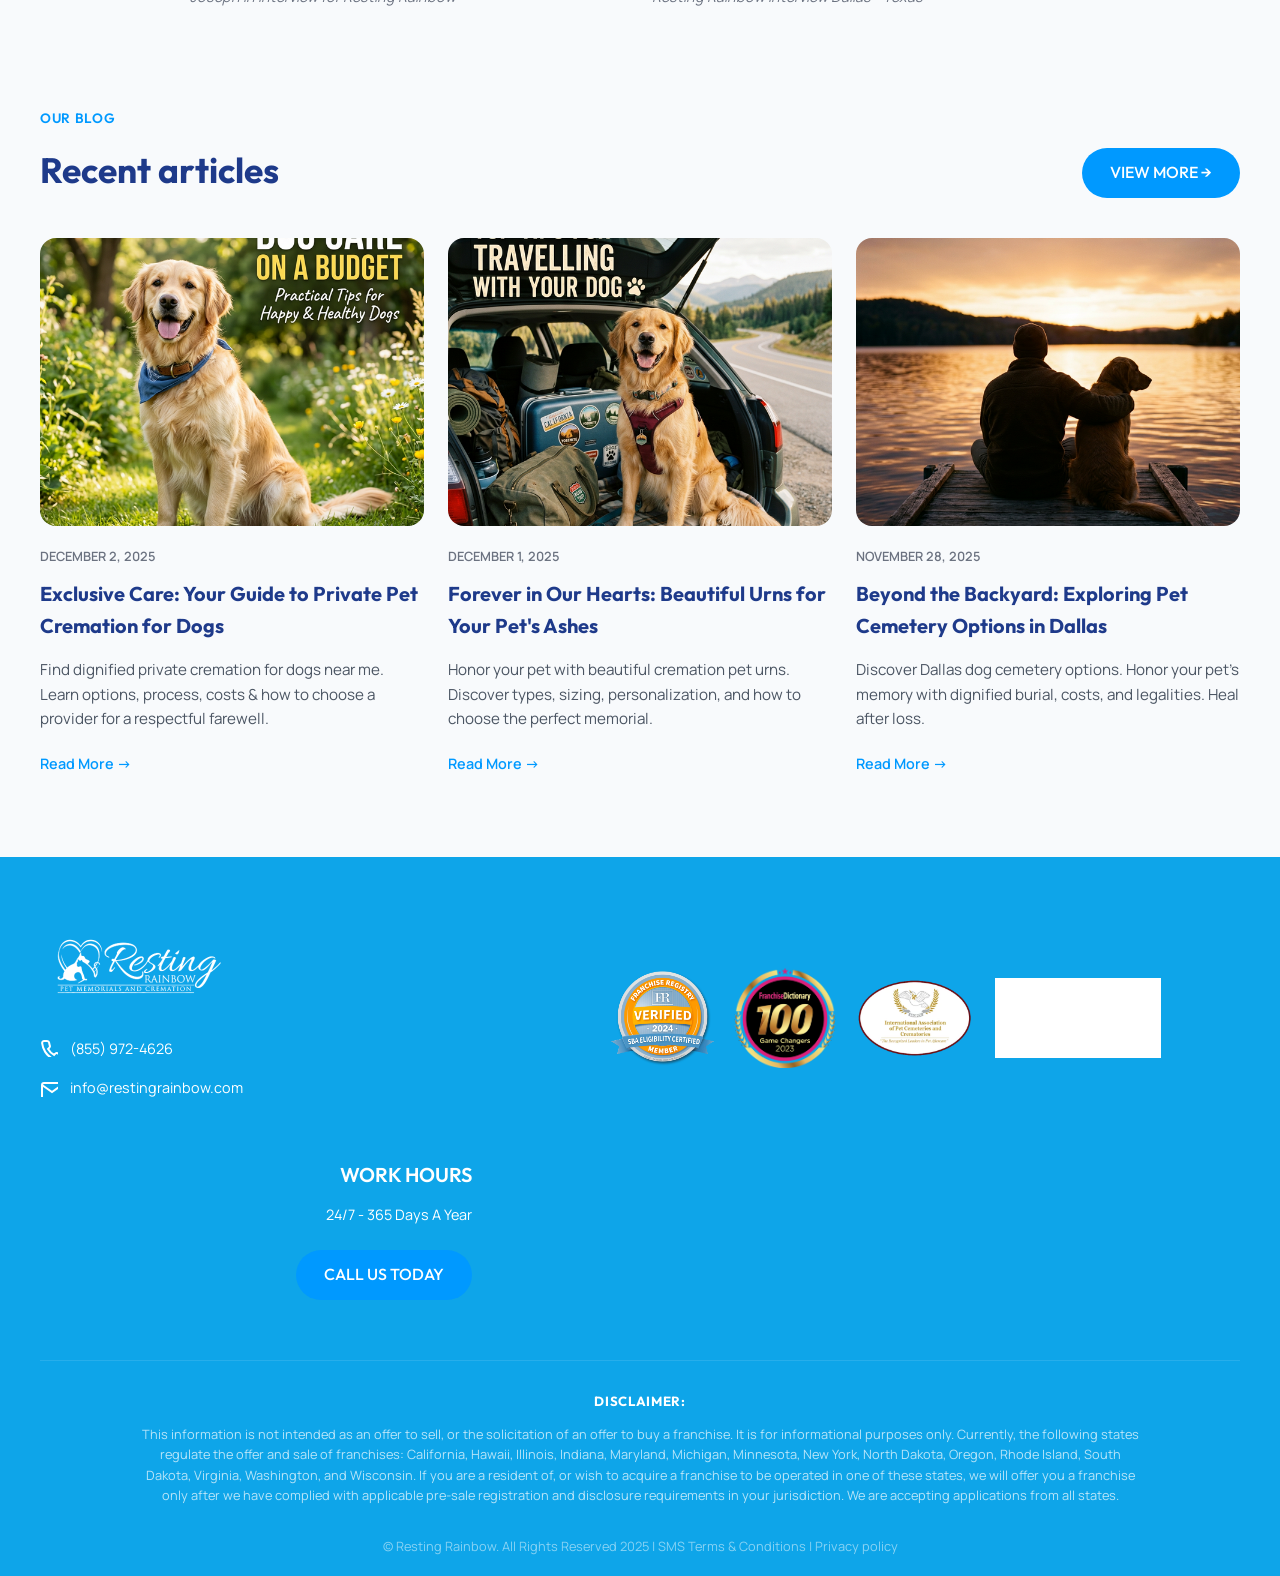
==== commit d2144d3d: "aligned-hero-text-left" ====
--- a/index.html
+++ b/index.html
@@ -59,7 +59,8 @@
     <!-- Tech Hero Section -->
     <section class="hero-tech hero-video-section" id="hero">
         <video class="hero-video" autoplay muted loop playsinline>
-            <source src="https://angelpaw.s3.us-west-1.amazonaws.com/resting-rainbow-deerfield-beach/Restingrainbow.mp4"
+            <source
+                src="https://angelpaw.s3.us-west-1.amazonaws.com/resting-rainbow-deerfield-beach/DKmwXxGOTqyfk9UFt06z_MainBanner-v.mp4"
                 type="video/mp4">
         </video>
         <div class="hero-overlay"></div>
--- a/styles.css
+++ b/styles.css
@@ -282,7 +282,7 @@
 .hero-content-centered {
     position: relative;
     z-index: 2;
-    text-align: center;
+    text-align: left;
     padding: 120px 40px;
 }
 
@@ -302,8 +302,6 @@
     margin-bottom: 40px;
     line-height: 1.6;
     max-width: 600px;
-    margin-left: auto;
-    margin-right: auto;
 }
 
 /* ==========================================================================
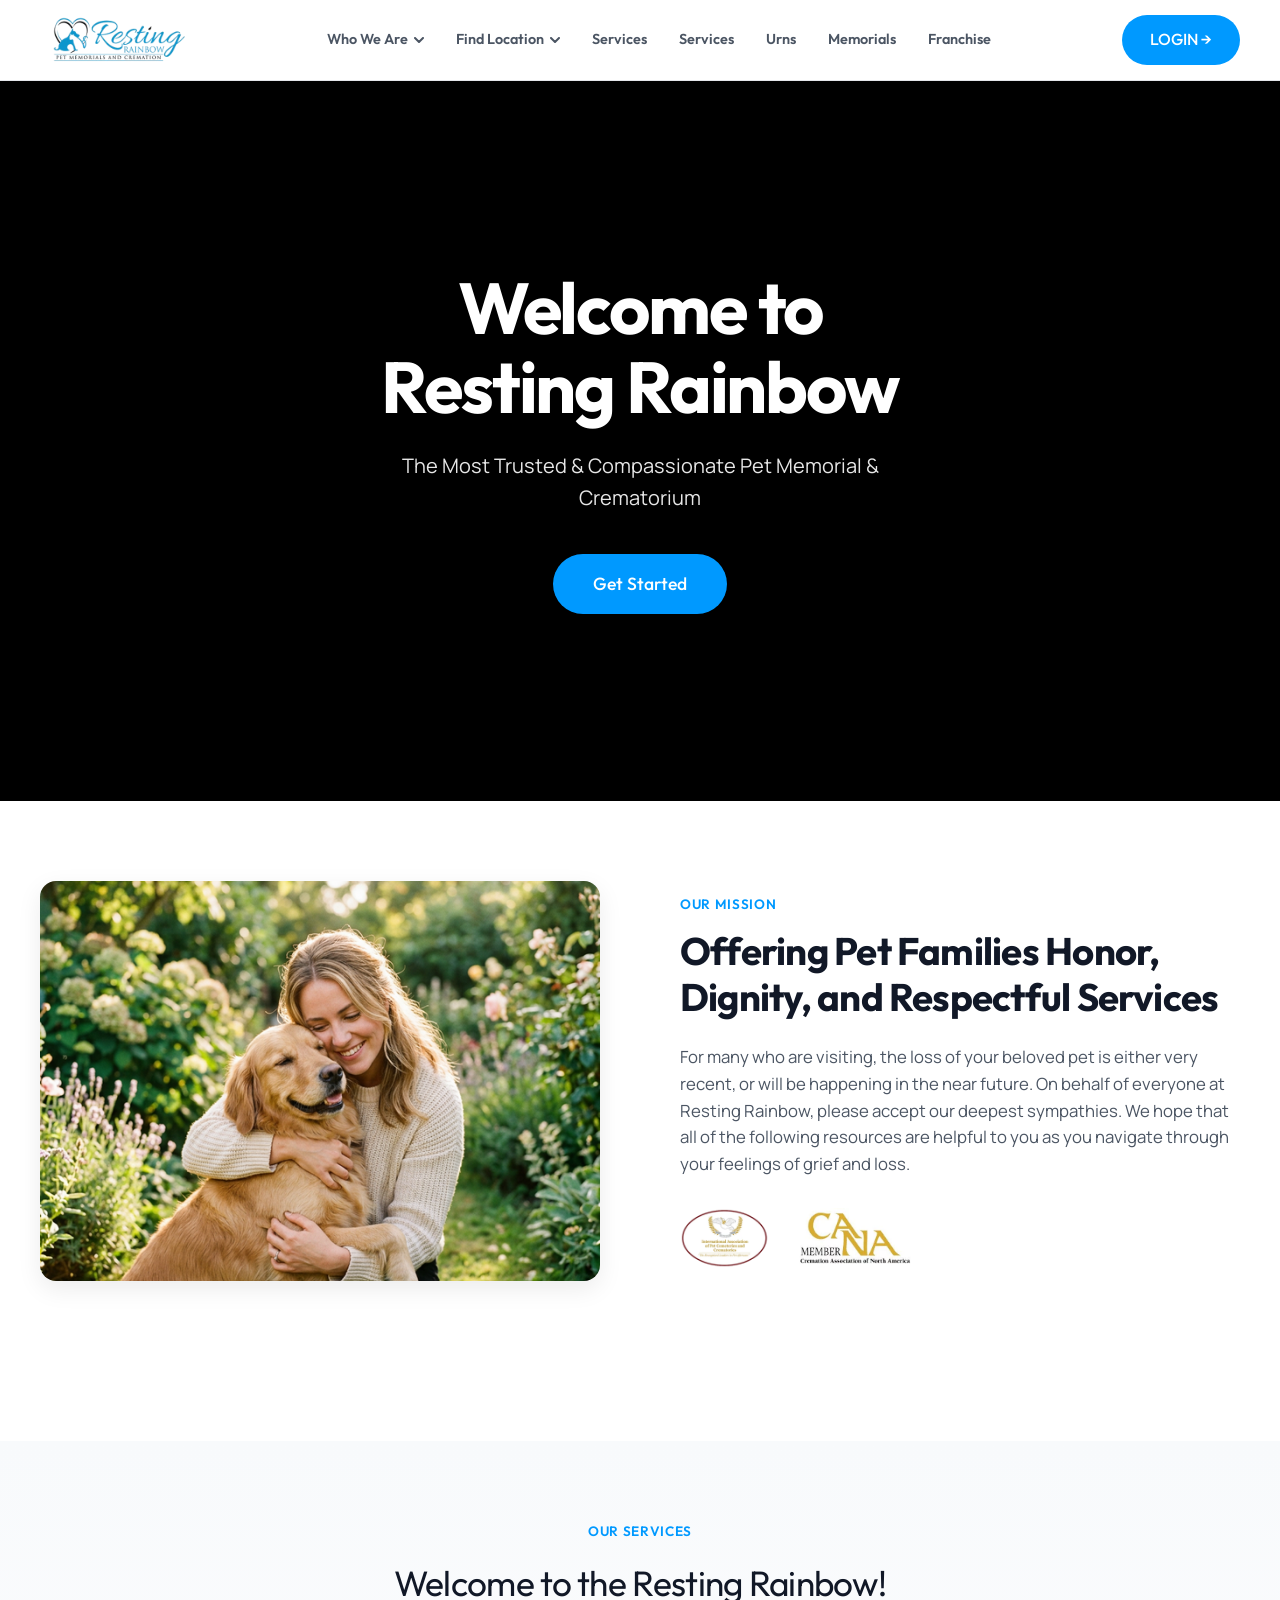
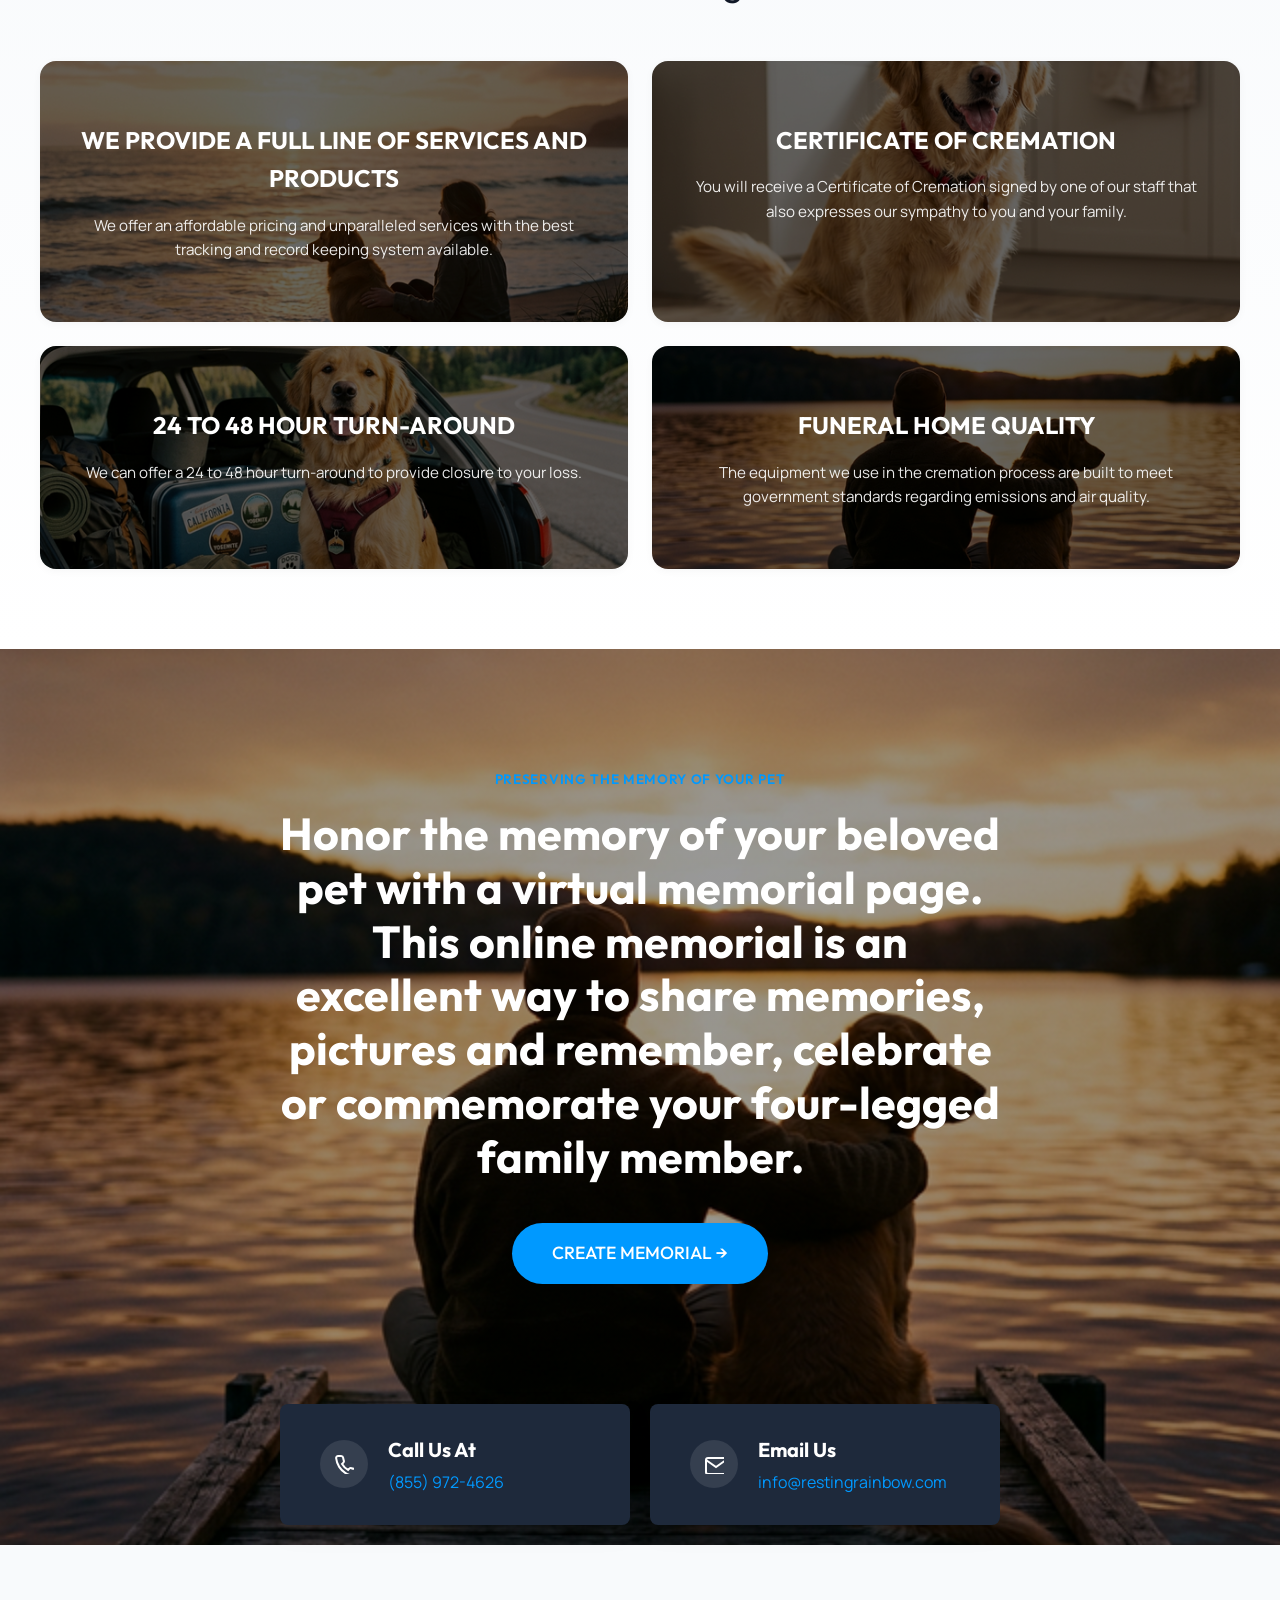
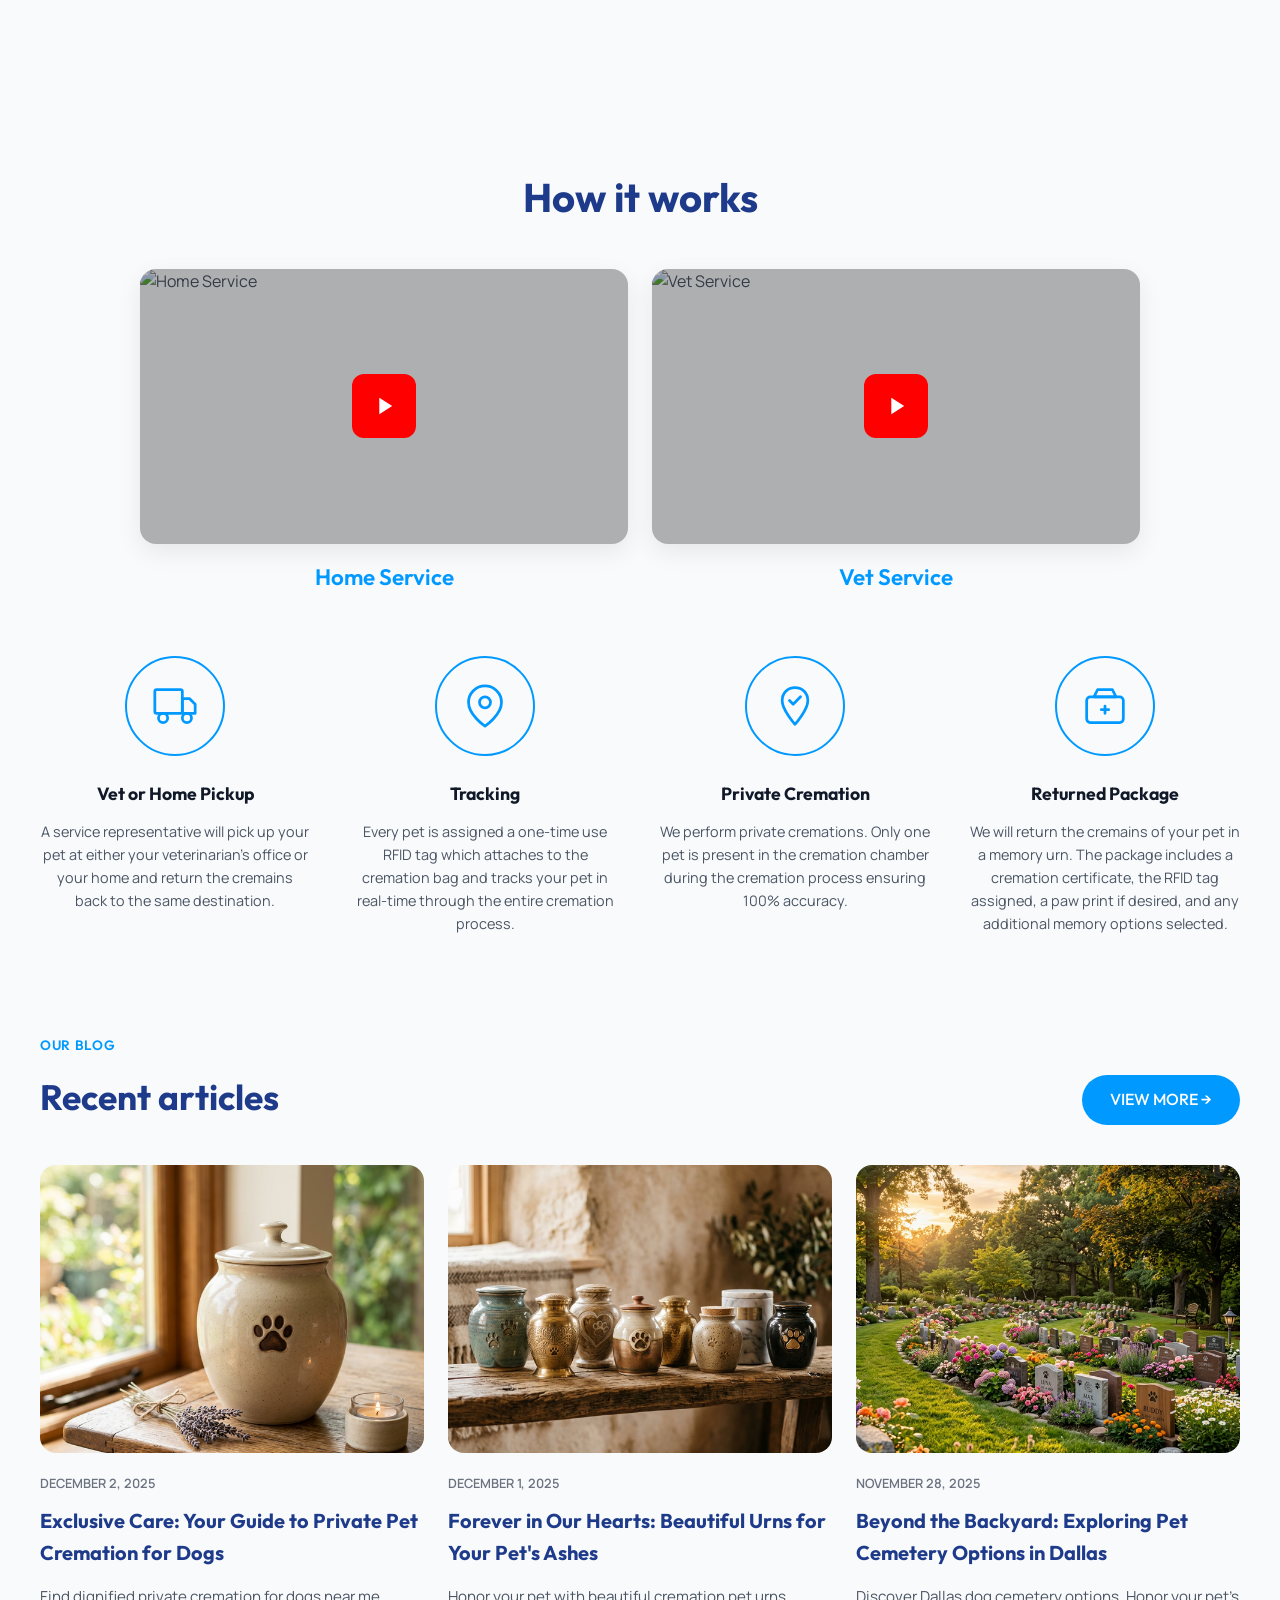
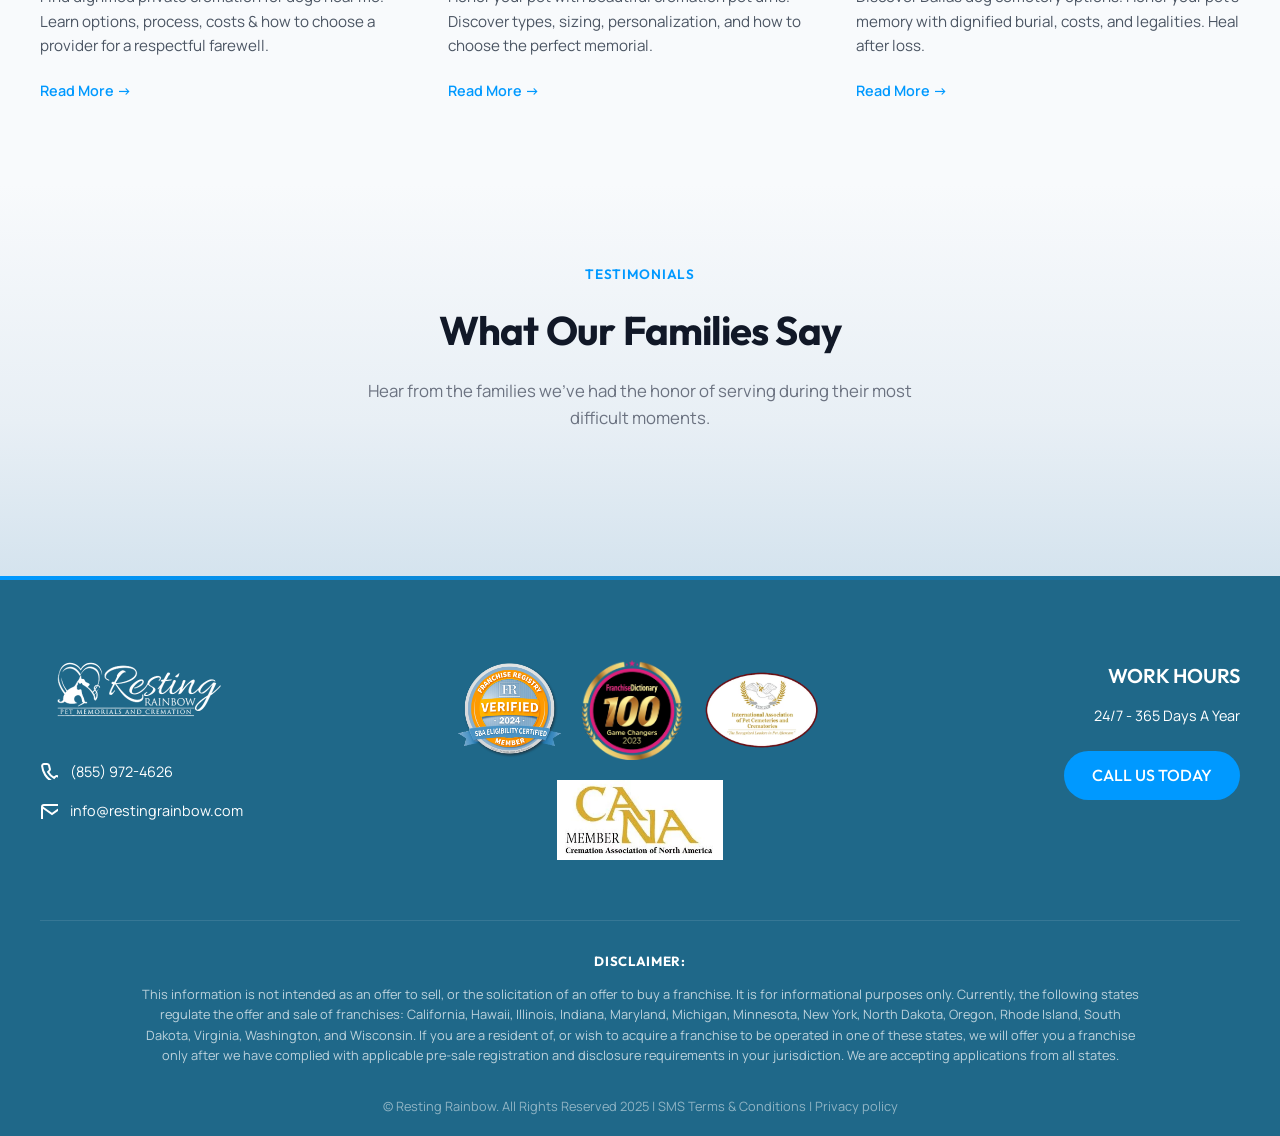
==== commit 4b77f557: "Fixed blog sections and overall format MAR 09" ====
--- a/index.html
+++ b/index.html
@@ -59,8 +59,7 @@
     <!-- Tech Hero Section -->
     <section class="hero-tech hero-video-section" id="hero">
         <video class="hero-video" autoplay muted loop playsinline>
-            <source
-                src="https://angelpaw.s3.us-west-1.amazonaws.com/resting-rainbow-deerfield-beach/DKmwXxGOTqyfk9UFt06z_MainBanner-v.mp4"
+            <source src="https://angelpaw.s3.us-west-1.amazonaws.com/resting-rainbow-deerfield-beach/Restingrainbow.mp4"
                 type="video/mp4">
         </video>
         <div class="hero-overlay"></div>
@@ -77,11 +76,9 @@
     <section class="features-section" style="padding-top: 80px;">
         <div class="container">
             <div class="feature-row reverse" style="margin-bottom: 60px;">
-                <div class="feature-image" style="display: flex; gap: 20px;">
-                    <img src="images/64c517569af9cc98c132ae47_feature2a.webp" alt="Cat with collar"
-                        style="width: 50%; border-radius: var(--radius-lg); object-fit: cover;">
-                    <img src="images/64c51742c6aaf37110872089_feature3a.webp" alt="Kid with bulldog"
-                        style="width: 50%; border-radius: var(--radius-lg); object-fit: cover; margin-top: 40px;">
+                <div class="feature-image">
+                    <img src="images/mission-pet-love.png" alt="Owner lovingly embracing their pet"
+                        style="width: 100%; max-height: 400px; border-radius: var(--radius-lg); object-fit: cover; box-shadow: var(--shadow-md);">
                 </div>
                 <div class="feature-text">
                     <div
@@ -95,9 +92,9 @@
                         you as you navigate through your feelings of grief and loss.</p>
                     <div style="display: flex; gap: 24px;">
                         <img src="images/64c5178e6f70b6de2bdd769b_international-association-of-pet-cemeteries-and-crematories-400x268.webp"
-                            style="height: 60px; filter: grayscale(1);" alt="IAOPCC">
+                            style="height: 60px;" alt="IAOPCC">
                         <img src="images/64c51799e3ffa0d0678b8820_cremation-association-of-noth-america (1).webp"
-                            style="height: 60px; filter: grayscale(1);" alt="CANA">
+                            style="height: 60px;" alt="CANA">
                     </div>
                 </div>
             </div>
@@ -210,110 +207,131 @@
     <!-- Services Grid 2 & Interviews & Blog -->
     <section style="padding: 120px 0 80px; background: #f8fafc;">
         <div class="container">
-            <div class="text-center" style="margin-bottom: 50px;">
-                <div
-                    style="color: var(--primary); font-family: var(--font-head); font-weight: 600; letter-spacing: 0.05em; margin-bottom: 12px; font-size: 0.85rem; text-transform: uppercase;">
-                    Our Services</div>
-                <h2 class="section-heading tech-heading"
-                    style="margin-bottom: 0; color: var(--dark); text-transform: none;">Welcome to the Resting Rainbow!
-                </h2>
-            </div>
-            <div style="display: grid; grid-template-columns: repeat(3, 1fr); gap: 24px;">
-                <!-- Box 1 -->
-                <div
-                    style="background: linear-gradient(to top, rgba(0,0,0,0.8), rgba(0,0,0,0)), url('images/hero-bg.png') center/cover; padding: 40px 30px; border-radius: var(--radius-lg); color: white; display: flex; flex-direction: column; justify-content: flex-end; min-height: 300px; box-shadow: var(--shadow-sm);">
-                    <h3 style="font-family: var(--font-head); font-size: 1.35rem; margin-bottom: 12px;">Private
-                        Cremation</h3>
-                    <p style="font-size: 0.9rem; opacity: 0.9;">We offer dignified services that honor just your pet.
-                    </p>
-                </div>
-                <!-- Box 2 -->
-                <div
-                    style="background: linear-gradient(to top, rgba(0,0,0,0.8), rgba(0,0,0,0)), url('images/blog-dog-care.png') center/cover; padding: 40px 30px; border-radius: var(--radius-lg); color: white; display: flex; flex-direction: column; justify-content: flex-end; min-height: 300px; box-shadow: var(--shadow-sm);">
-                    <h3 style="font-family: var(--font-head); font-size: 1.35rem; margin-bottom: 12px;">Return Of Your
-                        Pet's Ashes</h3>
-                    <p style="font-size: 0.9rem; opacity: 0.9;">We provide an attractive wooden urn, impression of your
-                        pet paws, the rainbow bridge poem and a Certificate of Cremation.</p>
-                </div>
-                <!-- Box 3 -->
-                <div
-                    style="background: linear-gradient(to top, rgba(0,0,0,0.8), rgba(0,0,0,0)), url('images/blog-dog-food.png') center/cover; padding: 40px 30px; border-radius: var(--radius-lg); color: white; display: flex; flex-direction: column; justify-content: flex-end; min-height: 300px; box-shadow: var(--shadow-sm);">
-                    <h3 style="font-family: var(--font-head); font-size: 1.35rem; margin-bottom: 12px;">Traditional
-                        Memorial And Funeral Services</h3>
-                    <p style="font-size: 0.9rem; opacity: 0.9;">Use our facilities to hold a memorial wake and
-                        traditional funeral for your pet.</p>
-                </div>
-            </div>
-
-            <!-- Interviews -->
+
+            <!-- How It Works Videos -->
             <div class="text-center" style="margin-top: 100px; margin-bottom: 40px;">
                 <h2 style="font-family: var(--font-head); font-size: 2.5rem; color: #1e3a8a; font-weight: 700;">
-                    Interviews</h2>
-            </div>
-            <div style="max-width: 900px; margin: 0 auto;">
-                <div
-                    style="position: relative; border-radius: var(--radius-lg); overflow: hidden; margin-bottom: 24px; box-shadow: var(--shadow-md);">
-                    <img src="images/blog-dog-travel.png"
-                        style="width: 100%; aspect-ratio: 16/9; object-fit: cover; filter: brightness(0.8);">
-                    <div
-                        style="position: absolute; inset: 0; display: flex; align-items: center; justify-content: center;">
-                        <div
-                            style="width: 64px; height: 64px; background: var(--primary); border-radius: 50%; display: flex; align-items: center; justify-content: center; color: white;">
-                            <svg width="24" height="24" viewBox="0 0 24 24" fill="currentColor">
-                                <path d="M8 5v14l11-7z" />
-                            </svg>
-                        </div>
-                    </div>
-                </div>
-                <p style="color: var(--gray-500); font-size: 0.9rem; margin-bottom: 40px;">Who We Are - Resting Rainbow
-                </p>
-
-                <div style="display: grid; grid-template-columns: 1fr 1fr; gap: 24px;">
-                    <div>
-                        <div
-                            style="position: relative; border-radius: var(--radius-lg); overflow: hidden; margin-bottom: 16px;">
-                            <div class="service-bg-img">
-                                <img src="images/64c51742c6aaf37110872089_feature3a.webp"
-                                    style="width: 100%; height: 100%; object-fit: cover; filter: brightness(0.4);">
-                            </div>
+                    How it works</h2>
+            </div>
+            <div style="display: grid; grid-template-columns: 1fr 1fr; gap: 24px; max-width: 1000px; margin: 0 auto;">
+                <div>
+                    <a href="https://www.youtube.com/watch?v=4JCNRc0WLpo" target="_blank" rel="noopener"
+                        style="position: relative; display: block; border-radius: var(--radius-lg); overflow: hidden; margin-bottom: 16px; box-shadow: var(--shadow-md);">
+                        <img src="https://img.youtube.com/vi/4JCNRc0WLpo/maxresdefault.jpg" alt="Home Service"
+                            style="width: 100%; aspect-ratio: 16/9; object-fit: cover; display: block;">
+                        <div
+                            style="position: absolute; inset: 0; background: rgba(0,0,0,0.3); display: flex; align-items: center; justify-content: center; transition: background 0.3s;">
                             <div
-                                style="position: absolute; inset: 0; display: flex; align-items: center; justify-content: center;">
-                                <div
-                                    style="width: 48px; height: 48px; background: #ef4444; border-radius: 8px; display: flex; align-items: center; justify-content: center; color: white;">
-                                    <svg width="20" height="20" viewBox="0 0 24 24" fill="currentColor">
-                                        <path d="M8 5v14l11-7z" />
-                                    </svg>
-                                </div>
+                                style="width: 64px; height: 64px; background: #FF0000; border-radius: 12px; display: flex; align-items: center; justify-content: center;">
+                                <svg width="28" height="28" viewBox="0 0 24 24" fill="white">
+                                    <path d="M8 5v14l11-7z" />
+                                </svg>
                             </div>
                         </div>
-                        <p style="color: var(--gray-500); font-size: 0.9rem; font-style: italic;">Joseph in interview
-                            for Resting Rainbow</p>
-                    </div>
-                    <div>
-                        <div
-                            style="position: relative; border-radius: var(--radius-lg); overflow: hidden; margin-bottom: 16px;">
-                            <div class="service-bg-img">
-                                <img src="images/64c517569af9cc98c132ae47_feature2a.webp"
-                                    style="width: 100%; height: 100%; object-fit: cover; filter: brightness(0.4);">
-                            </div>
+                    </a>
+                    <p
+                        style="color: var(--primary); font-size: 1.4rem; font-family: var(--font-head); font-weight: 600; text-align: center;">
+                        Home Service</p>
+                </div>
+                <div>
+                    <a href="https://www.youtube.com/watch?v=_FpEzLx9EZA" target="_blank" rel="noopener"
+                        style="position: relative; display: block; border-radius: var(--radius-lg); overflow: hidden; margin-bottom: 16px; box-shadow: var(--shadow-md);">
+                        <img src="https://img.youtube.com/vi/_FpEzLx9EZA/maxresdefault.jpg" alt="Vet Service"
+                            style="width: 100%; aspect-ratio: 16/9; object-fit: cover; display: block;">
+                        <div
+                            style="position: absolute; inset: 0; background: rgba(0,0,0,0.3); display: flex; align-items: center; justify-content: center; transition: background 0.3s;">
                             <div
-                                style="position: absolute; inset: 0; display: flex; align-items: center; justify-content: center;">
-                                <div
-                                    style="width: 48px; height: 48px; background: #ef4444; border-radius: 8px; display: flex; align-items: center; justify-content: center; color: white;">
-                                    <svg width="20" height="20" viewBox="0 0 24 24" fill="currentColor">
-                                        <path d="M8 5v14l11-7z" />
-                                    </svg>
-                                </div>
+                                style="width: 64px; height: 64px; background: #FF0000; border-radius: 12px; display: flex; align-items: center; justify-content: center;">
+                                <svg width="28" height="28" viewBox="0 0 24 24" fill="white">
+                                    <path d="M8 5v14l11-7z" />
+                                </svg>
                             </div>
                         </div>
-                        <p style="color: var(--gray-500); font-size: 0.9rem; font-style: italic;">Resting Rainbow
-                            interview Dallas - Texas</p>
-                    </div>
+                    </a>
+                    <p
+                        style="color: var(--primary); font-size: 1.4rem; font-family: var(--font-head); font-weight: 600; text-align: center;">
+                        Vet Service</p>
+                </div>
+            </div>
+
+            <!-- How It Works Steps -->
+            <div
+                style="display: grid; grid-template-columns: repeat(4, 1fr); gap: 40px; margin-top: 60px; text-align: center;">
+                <!-- Step 1 -->
+                <div>
+                    <div
+                        style="width: 100px; height: 100px; border-radius: 50%; border: 2px solid var(--primary); display: flex; align-items: center; justify-content: center; margin: 0 auto 24px;">
+                        <svg width="44" height="44" viewBox="0 0 24 24" fill="none" stroke="var(--primary)"
+                            stroke-width="1.5" stroke-linecap="round" stroke-linejoin="round">
+                            <rect x="1" y="3" width="15" height="13" rx="1" />
+                            <path d="M16 8h4l3 3v5h-7V8z" />
+                            <circle cx="5.5" cy="18.5" r="2.5" />
+                            <circle cx="18.5" cy="18.5" r="2.5" />
+                        </svg>
+                    </div>
+                    <h3
+                        style="font-family: var(--font-head); font-size: 1.1rem; color: var(--dark); margin-bottom: 12px;">
+                        Vet or Home Pickup</h3>
+                    <p style="font-size: 0.9rem; color: var(--gray-600); line-height: 1.6;">A service representative
+                        will pick up your pet at either your veterinarian&#39;s office or your home and return the
+                        cremains back to the same destination.</p>
+                </div>
+                <!-- Step 2 -->
+                <div>
+                    <div
+                        style="width: 100px; height: 100px; border-radius: 50%; border: 2px solid var(--primary); display: flex; align-items: center; justify-content: center; margin: 0 auto 24px;">
+                        <svg width="44" height="44" viewBox="0 0 24 24" fill="none" stroke="var(--primary)"
+                            stroke-width="1.5" stroke-linecap="round" stroke-linejoin="round">
+                            <path d="M21 10c0 7-9 13-9 13s-9-6-9-13a9 9 0 0 1 18 0z" />
+                            <circle cx="12" cy="10" r="3" />
+                        </svg>
+                    </div>
+                    <h3
+                        style="font-family: var(--font-head); font-size: 1.1rem; color: var(--dark); margin-bottom: 12px;">
+                        Tracking</h3>
+                    <p style="font-size: 0.9rem; color: var(--gray-600); line-height: 1.6;">Every pet is assigned a
+                        one-time use RFID tag which attaches to the cremation bag and tracks your pet in real-time
+                        through the entire cremation process.</p>
+                </div>
+                <!-- Step 3 -->
+                <div>
+                    <div
+                        style="width: 100px; height: 100px; border-radius: 50%; border: 2px solid var(--primary); display: flex; align-items: center; justify-content: center; margin: 0 auto 24px;">
+                        <svg width="44" height="44" viewBox="0 0 24 24" fill="none" stroke="var(--primary)"
+                            stroke-width="1.5" stroke-linecap="round" stroke-linejoin="round">
+                            <path d="M12 2C8 2 5 5 5 9c0 5.25 7 13 7 13s7-7.75 7-13c0-4-3-7-7-7z" />
+                            <path d="M9 9l2 2 4-4" />
+                        </svg>
+                    </div>
+                    <h3
+                        style="font-family: var(--font-head); font-size: 1.1rem; color: var(--dark); margin-bottom: 12px;">
+                        Private Cremation</h3>
+                    <p style="font-size: 0.9rem; color: var(--gray-600); line-height: 1.6;">We perform private
+                        cremations. Only one pet is present in the cremation chamber during the cremation process
+                        ensuring 100% accuracy.</p>
+                </div>
+                <!-- Step 4 -->
+                <div>
+                    <div
+                        style="width: 100px; height: 100px; border-radius: 50%; border: 2px solid var(--primary); display: flex; align-items: center; justify-content: center; margin: 0 auto 24px;">
+                        <svg width="44" height="44" viewBox="0 0 24 24" fill="none" stroke="var(--primary)"
+                            stroke-width="1.5" stroke-linecap="round" stroke-linejoin="round">
+                            <path d="M20 7H4a2 2 0 0 0-2 2v10a2 2 0 0 0 2 2h16a2 2 0 0 0 2-2V9a2 2 0 0 0-2-2z" />
+                            <path d="M16 3H8l-2 4h12l-2-4z" />
+                            <path d="M12 12v4m-2-2h4" />
+                        </svg>
+                    </div>
+                    <h3
+                        style="font-family: var(--font-head); font-size: 1.1rem; color: var(--dark); margin-bottom: 12px;">
+                        Returned Package</h3>
+                    <p style="font-size: 0.9rem; color: var(--gray-600); line-height: 1.6;">We will return the cremains
+                        of your pet in a memory urn. The package includes a cremation certificate, the RFID tag
+                        assigned, a paw print if desired, and any additional memory options selected.</p>
                 </div>
             </div>
 
             <!-- Blog -->
-            <div style="margin-top: 100px;">
+            <div id="blog" style="margin-top: 100px;">
                 <div style="display: flex; justify-content: space-between; align-items: flex-end; margin-bottom: 40px;">
                     <div>
                         <div
@@ -329,7 +347,7 @@
                 <div style="display: grid; grid-template-columns: repeat(3, 1fr); gap: 24px;">
                     <!-- Post 1 -->
                     <div>
-                        <img src="images/blog-dog-care.png"
+                        <img src="images/blog-cremation-urn.png"
                             style="width: 100%; aspect-ratio: 4/3; object-fit: cover; border-radius: var(--radius-lg); margin-bottom: 20px;">
                         <div style="font-size: 0.8rem; color: var(--gray-500); margin-bottom: 12px; font-weight: 600;">
                             DECEMBER 2, 2025</div>
@@ -339,11 +357,12 @@
                         <p style="color: var(--gray-600); font-size: 0.95rem; margin-bottom: 20px;">Find dignified
                             private cremation for dogs near me. Learn options, process, costs & how to choose a provider
                             for a respectful farewell.</p>
-                        <a href="#" style="color: var(--primary); font-weight: 600; font-size: 0.9rem;">Read More →</a>
+                        <a href="blog-private-cremation.html"
+                            style="color: var(--primary); font-weight: 600; font-size: 0.9rem;">Read More →</a>
                     </div>
                     <!-- Post 2 -->
                     <div>
-                        <img src="images/blog-dog-travel.png"
+                        <img src="images/blog-pet-urns.png"
                             style="width: 100%; aspect-ratio: 4/3; object-fit: cover; border-radius: var(--radius-lg); margin-bottom: 20px;">
                         <div style="font-size: 0.8rem; color: var(--gray-500); margin-bottom: 12px; font-weight: 600;">
                             DECEMBER 1, 2025</div>
@@ -353,11 +372,12 @@
                         <p style="color: var(--gray-600); font-size: 0.95rem; margin-bottom: 20px;">Honor your pet with
                             beautiful cremation pet urns. Discover types, sizing, personalization, and how to choose the
                             perfect memorial.</p>
-                        <a href="#" style="color: var(--primary); font-weight: 600; font-size: 0.9rem;">Read More →</a>
+                        <a href="blog-pet-urns.html"
+                            style="color: var(--primary); font-weight: 600; font-size: 0.9rem;">Read More →</a>
                     </div>
                     <!-- Post 3 -->
                     <div>
-                        <img src="images/memorial-photo.png"
+                        <img src="images/blog-pet-cemetery.png"
                             style="width: 100%; aspect-ratio: 4/3; object-fit: cover; border-radius: var(--radius-lg); margin-bottom: 20px;">
                         <div style="font-size: 0.8rem; color: var(--gray-500); margin-bottom: 12px; font-weight: 600;">
                             NOVEMBER 28, 2025</div>
@@ -367,10 +387,25 @@
                         <p style="color: var(--gray-600); font-size: 0.95rem; margin-bottom: 20px;">Discover Dallas dog
                             cemetery options. Honor your pet's memory with dignified burial, costs, and legalities. Heal
                             after loss.</p>
-                        <a href="#" style="color: var(--primary); font-weight: 600; font-size: 0.9rem;">Read More →</a>
-                    </div>
-                </div>
-            </div>
+                        <a href="blog-dog-cemetery.html"
+                            style="color: var(--primary); font-weight: 600; font-size: 0.9rem;">Read More →</a>
+                    </div>
+                </div>
+            </div>
+        </div>
+    </section>
+
+    <!-- Google Reviews Section -->
+    <section class="reviews-section">
+        <div class="container">
+            <div class="reviews-header">
+                <div class="reviews-label">Testimonials</div>
+                <h2 class="reviews-title">What Our Families Say</h2>
+                <p class="reviews-subtitle">Hear from the families we've had the honor of serving during their most
+                    difficult moments.</p>
+            </div>
+            <script src="https://elfsightcdn.com/platform.js" async></script>
+            <div class="elfsight-app-53040fd7-7f34-44b8-aa36-6ee02eaf2627" data-elfsight-app-lazy></div>
         </div>
     </section>
 
@@ -380,7 +415,7 @@
             <div class="footer-grid">
 
                 <!-- Footer Brand & Contact Left -->
-                <div class="footer-col brand-col" style="grid-column: span 1;">
+                <div class="footer-col brand-col">
                     <img src="images/RR_LOGO-removebg-preview.png" alt="Resting Rainbow Logo" class="footer-logo"
                         style="height: 60px; filter: brightness(0) invert(1);">
                     <div style="margin-top: 40px;">
@@ -406,7 +441,7 @@
 
                 <!-- Footer Awards Center -->
                 <div class="footer-col"
-                    style="grid-column: span 2; display: flex; align-items: center; gap: 20px; justify-content: center;">
+                    style="display: flex; align-items: center; gap: 20px; justify-content: center; flex-wrap: wrap;">
                     <!-- Placeholders for SBA ERTC, Franchise Registry, IAOPCC, CANA -->
                     <img src="images/66b17350dc70d097176d1481_FR_Verified_24 logo-p-1600.webp" alt="Franchise Registry"
                         style="height: 100px;">
@@ -415,7 +450,7 @@
                     <img src="images/64c5178e6f70b6de2bdd769b_international-association-of-pet-cemeteries-and-crematories-400x268.webp"
                         alt="IAOPCC" style="height: 80px;">
                     <img src="images/64c51799e3ffa0d0678b8820_cremation-association-of-noth-america (1).webp" alt="CANA"
-                        style="height: 80px; filter: brightness(0) invert(1);">
+                        style="height: 80px;">
                 </div>
 
                 <!-- Footer Hours Right -->
--- a/styles.css
+++ b/styles.css
@@ -261,14 +261,12 @@
 
 .hero-video {
     position: absolute;
-    top: 50%;
-    left: 50%;
-    min-width: 100%;
-    min-height: 100%;
-    width: auto;
-    height: auto;
-    transform: translate(-50%, -50%);
+    top: 0;
+    left: 0;
+    width: 100%;
+    height: 100%;
     object-fit: cover;
+    object-position: 70% center;
     z-index: 0;
 }
 
@@ -282,7 +280,7 @@
 .hero-content-centered {
     position: relative;
     z-index: 2;
-    text-align: left;
+    text-align: center;
     padding: 120px 40px;
 }
 
@@ -302,6 +300,8 @@
     margin-bottom: 40px;
     line-height: 1.6;
     max-width: 600px;
+    margin-left: auto;
+    margin-right: auto;
 }
 
 /* ==========================================================================
@@ -571,10 +571,61 @@
 }
 
 /* ==========================================================================
+   REVIEWS SECTION
+   ========================================================================== */
+.reviews-section {
+    padding: 80px 0 100px;
+    background: linear-gradient(180deg, #f8fafc 0%, #e8eff5 60%, #d4e3ee 100%);
+    position: relative;
+}
+
+.reviews-section::after {
+    content: '';
+    position: absolute;
+    bottom: 0;
+    left: 0;
+    right: 0;
+    height: 4px;
+    background: linear-gradient(90deg, var(--primary), #1F6889);
+}
+
+.reviews-header {
+    text-align: center;
+    margin-bottom: 48px;
+}
+
+.reviews-label {
+    color: var(--primary);
+    font-family: var(--font-head);
+    font-weight: 600;
+    letter-spacing: 0.05em;
+    margin-bottom: 12px;
+    font-size: 0.85rem;
+    text-transform: uppercase;
+}
+
+.reviews-title {
+    font-family: var(--font-head);
+    font-size: 2.5rem;
+    font-weight: 700;
+    color: var(--dark);
+    margin-bottom: 16px;
+    letter-spacing: -0.02em;
+}
+
+.reviews-subtitle {
+    font-size: 1.05rem;
+    color: var(--gray-500);
+    max-width: 560px;
+    margin: 0 auto;
+    line-height: 1.6;
+}
+
+/* ==========================================================================
    TECH FOOTER
    ========================================================================== */
 .tech-footer {
-    background: #0ea5e9;
+    background: #1F6889;
     /* Tech Blue Footer */
     color: var(--white);
     padding: 80px 0 20px;
@@ -582,7 +633,7 @@
 
 .footer-grid {
     display: grid;
-    grid-template-columns: 2fr 1fr 2fr;
+    grid-template-columns: 1fr 2fr 1fr;
     gap: 60px;
     margin-bottom: 60px;
 }
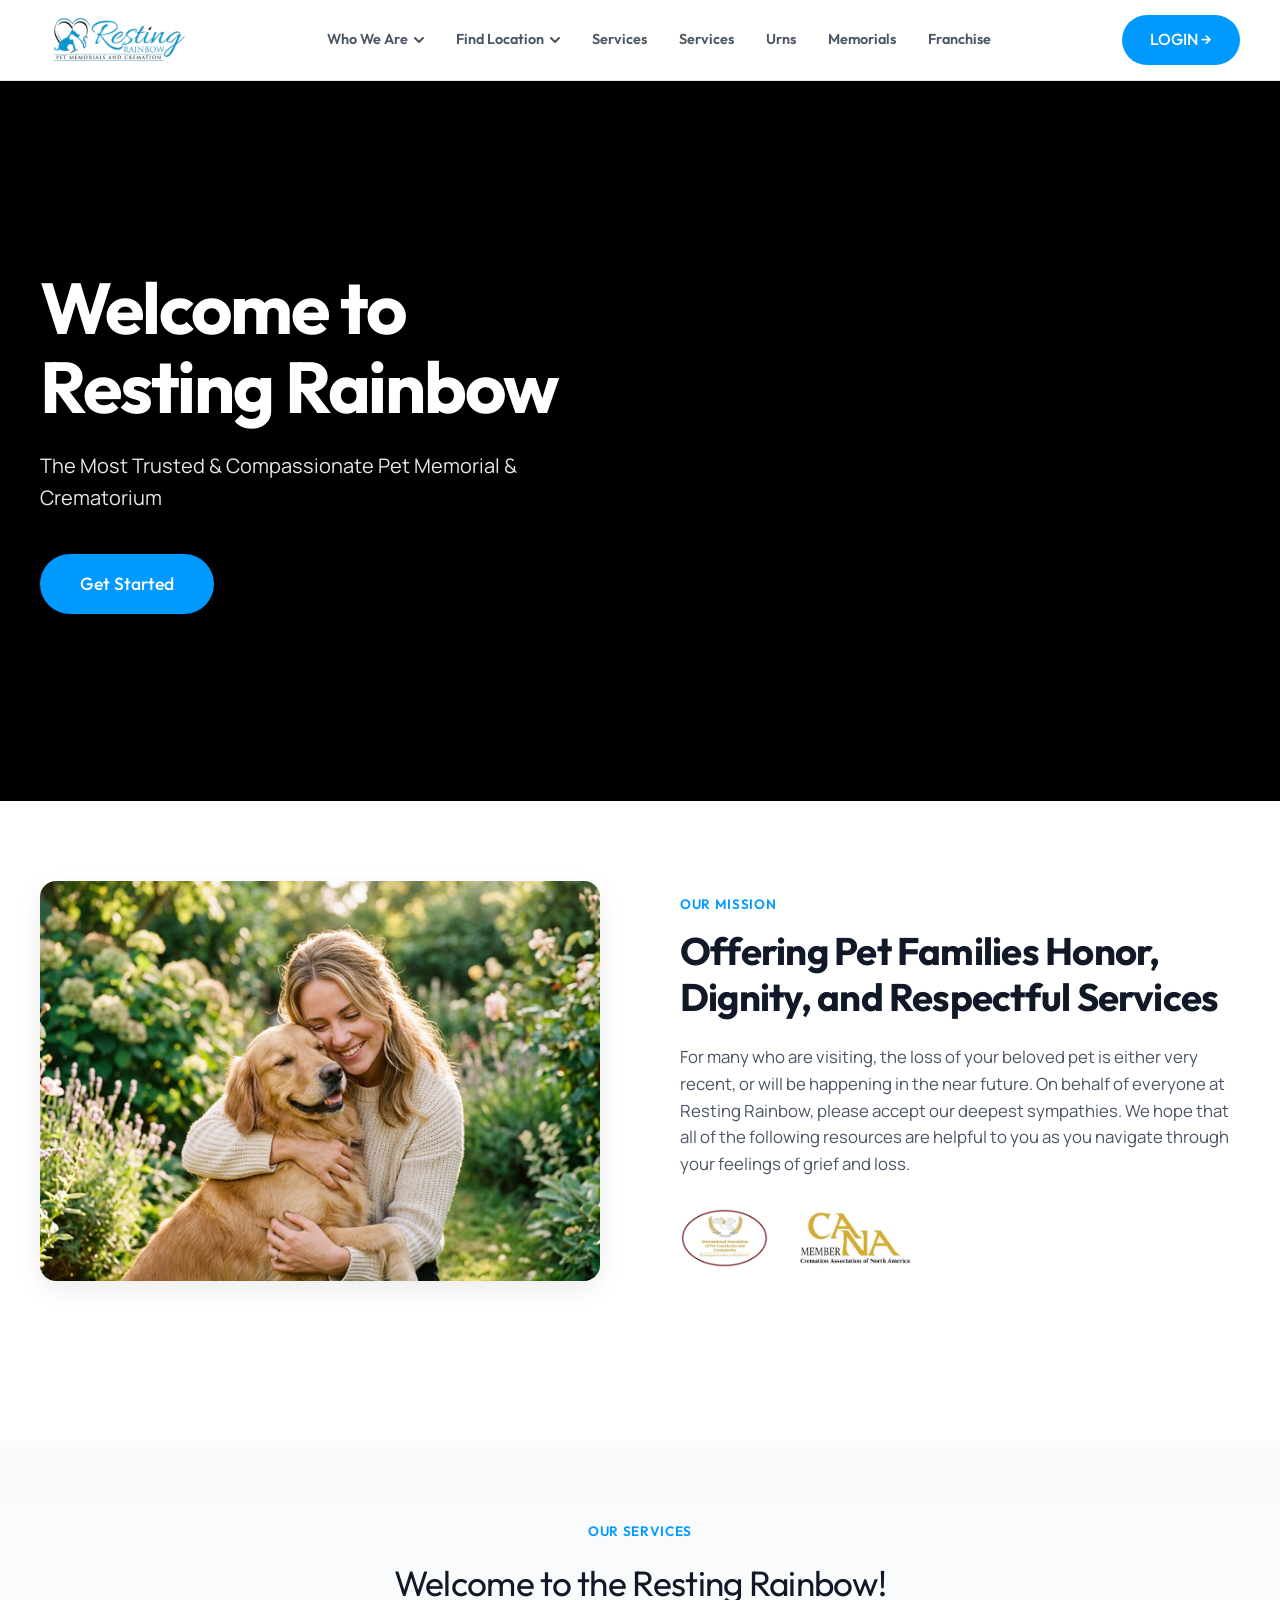
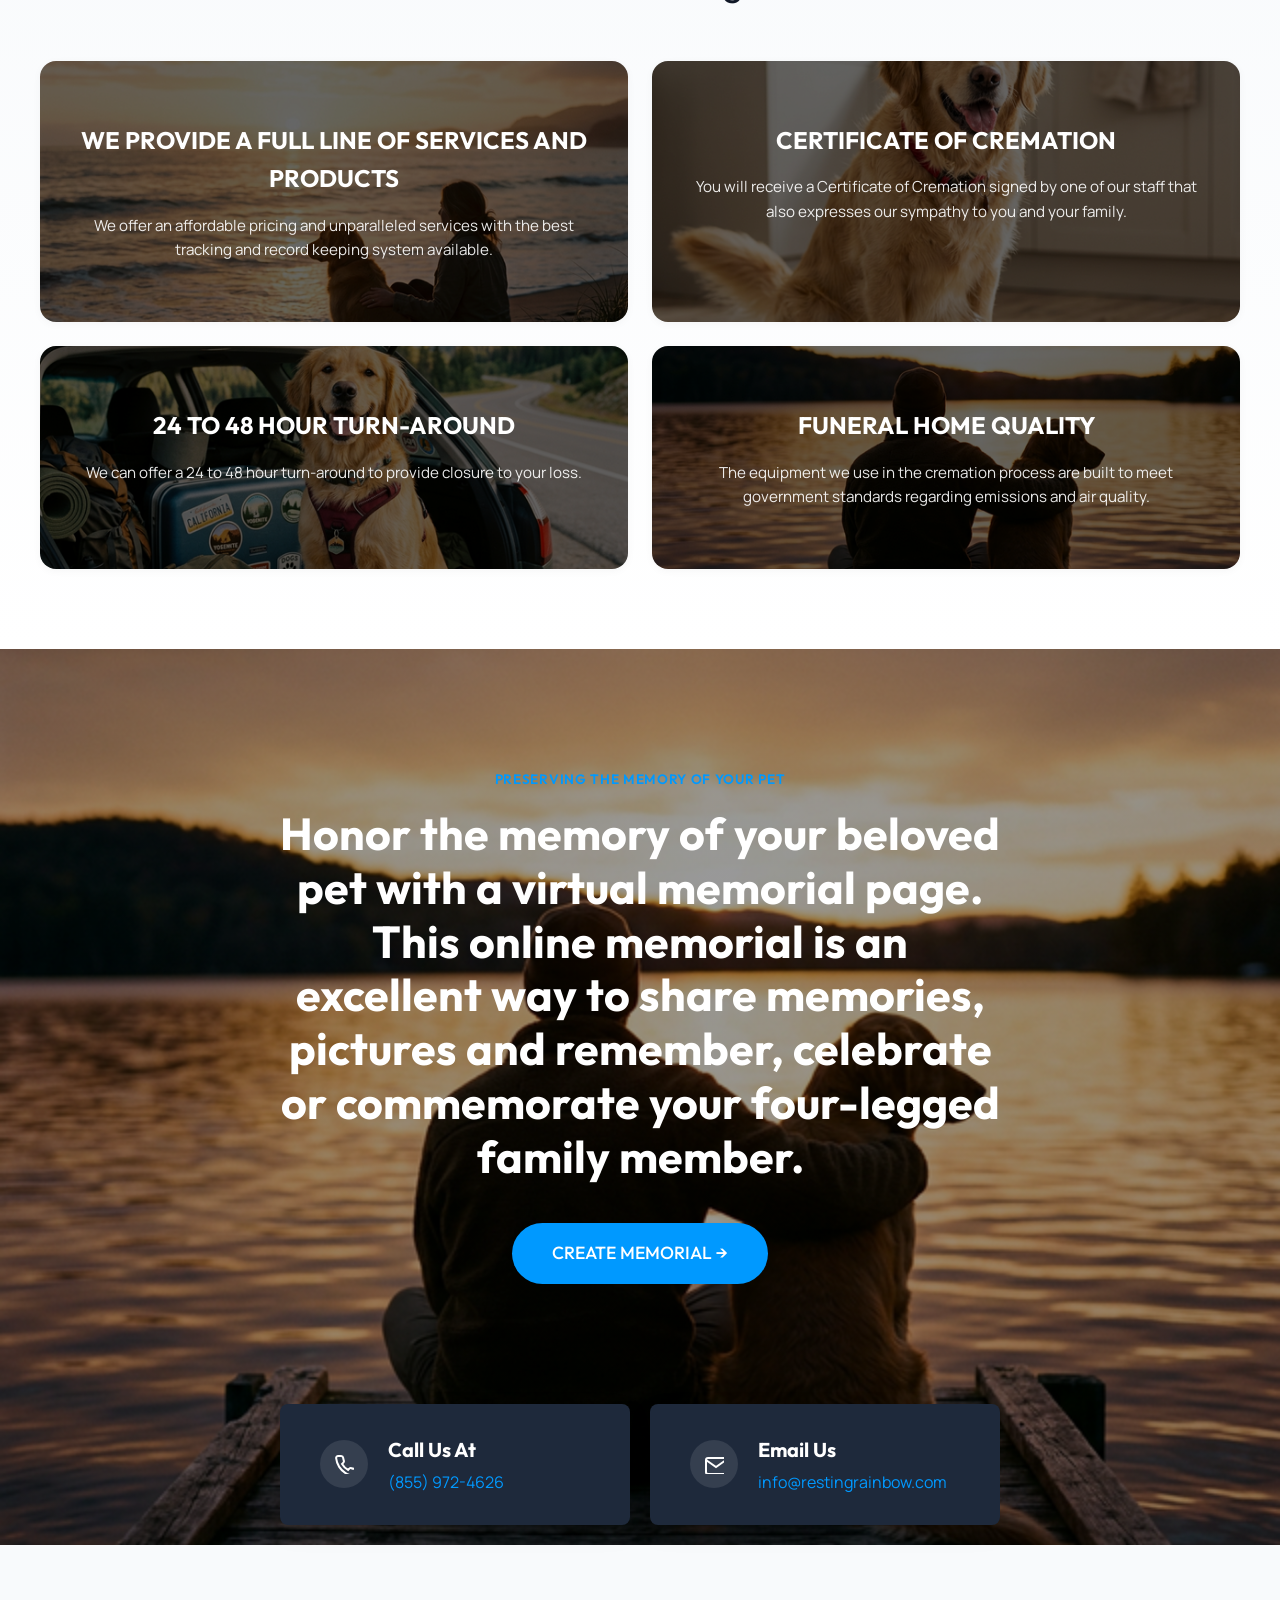
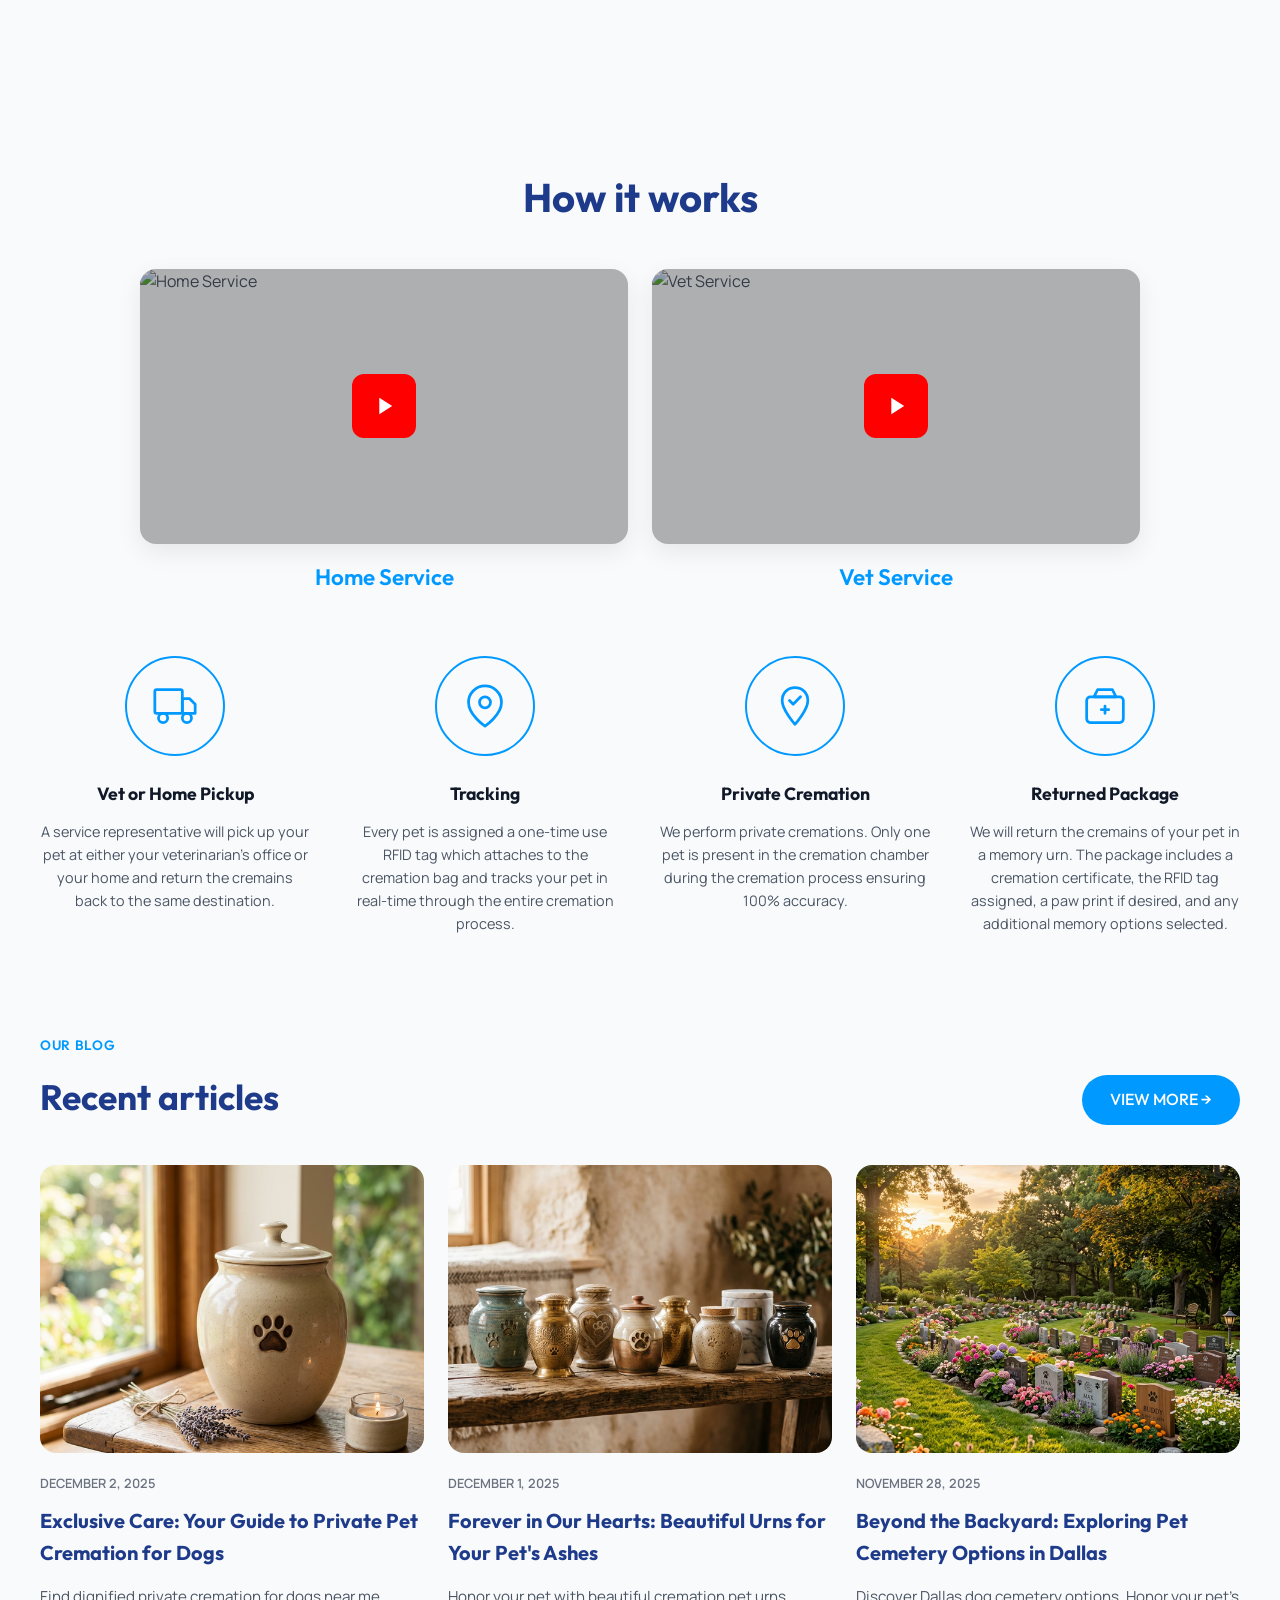
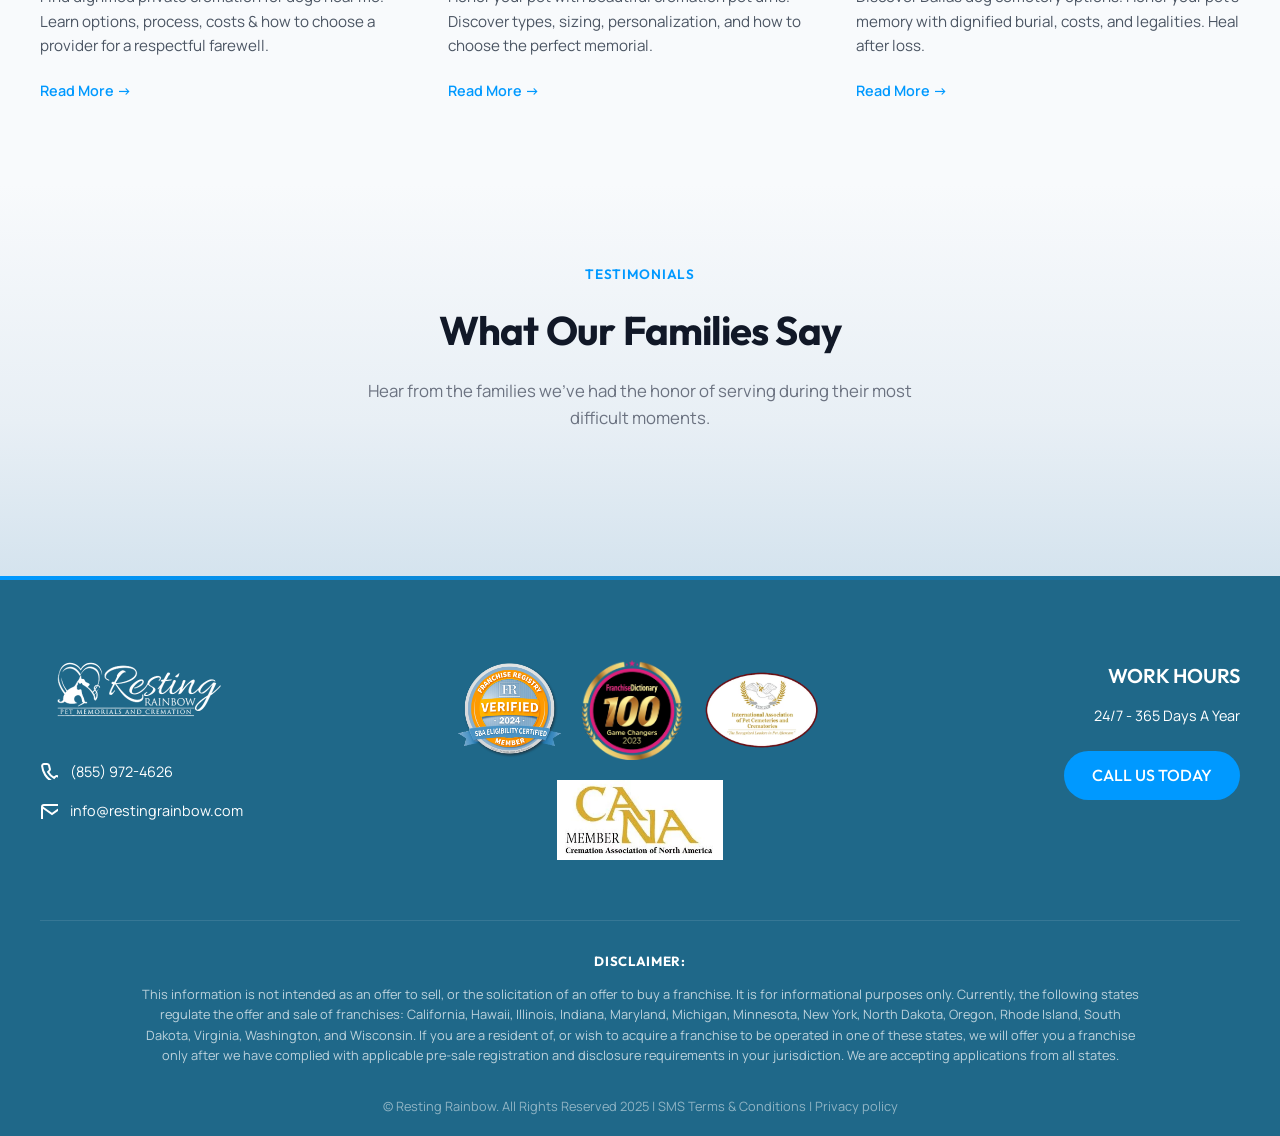
==== commit c454645e: "Merge branch 'center-hero-banner' of https://github.com/GeorgeHexa/resting-rainbow-v2 into center-he" ====
--- a/index.html
+++ b/index.html
@@ -59,7 +59,8 @@
     <!-- Tech Hero Section -->
     <section class="hero-tech hero-video-section" id="hero">
         <video class="hero-video" autoplay muted loop playsinline>
-            <source src="https://angelpaw.s3.us-west-1.amazonaws.com/resting-rainbow-deerfield-beach/Restingrainbow.mp4"
+            <source
+                src="https://angelpaw.s3.us-west-1.amazonaws.com/resting-rainbow-deerfield-beach/DKmwXxGOTqyfk9UFt06z_MainBanner-v.mp4"
                 type="video/mp4">
         </video>
         <div class="hero-overlay"></div>
--- a/styles.css
+++ b/styles.css
@@ -280,7 +280,7 @@
 .hero-content-centered {
     position: relative;
     z-index: 2;
-    text-align: center;
+    text-align: left;
     padding: 120px 40px;
 }
 
@@ -300,8 +300,6 @@
     margin-bottom: 40px;
     line-height: 1.6;
     max-width: 600px;
-    margin-left: auto;
-    margin-right: auto;
 }
 
 /* ==========================================================================
